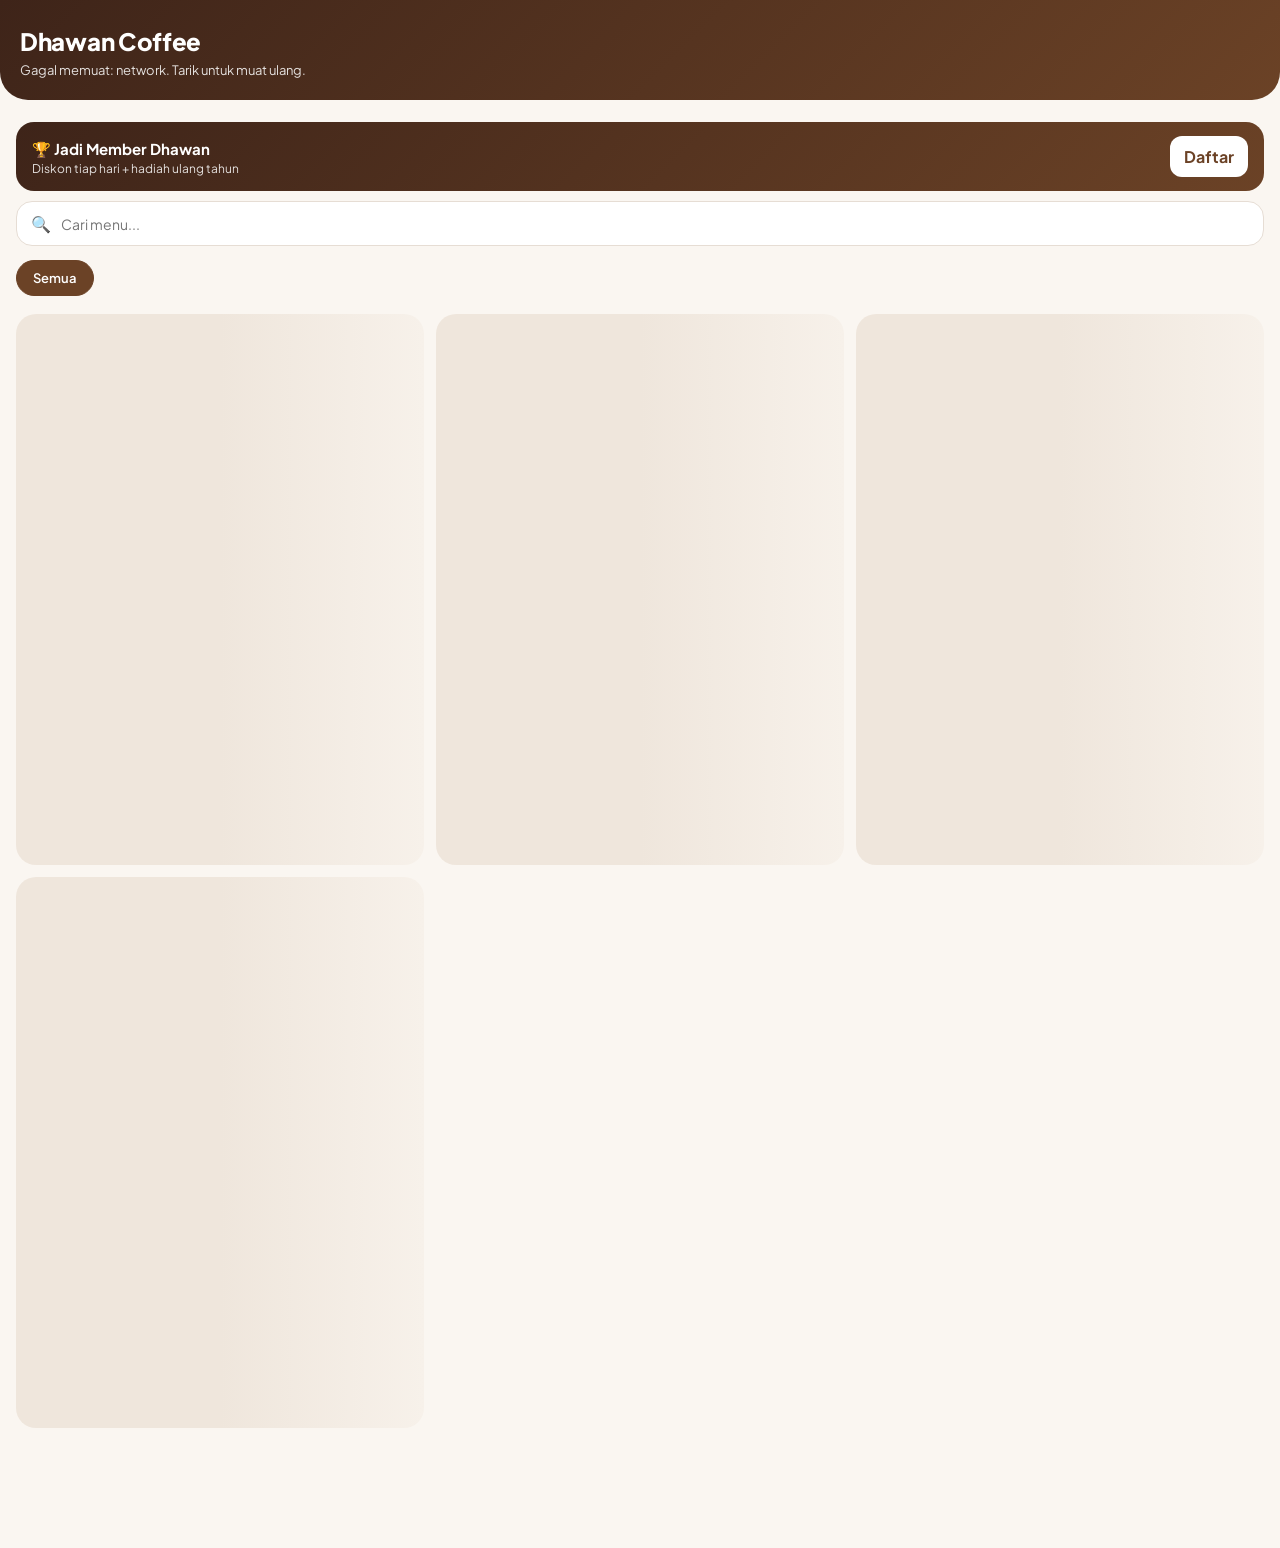
==== index.html @ 96af7baf "Rename (github)index.html to index.html" ====
<!DOCTYPE html>
<html lang="id">
<head>
<meta charset="utf-8">
<meta name="viewport" content="width=device-width, initial-scale=1, maximum-scale=1">
<title>Dhawan Coffee</title>
<link rel="preconnect" href="https://fonts.gstatic.com" crossorigin>
<link href="https://fonts.googleapis.com/css2?family=Plus+Jakarta+Sans:wght@400;600;700;800&display=swap" rel="stylesheet">
<style>
:root{--p:#6B4226;--p2:#3E2419;--cream:#FAF6F1;--card:#fff;--txt:#2B211C;--muted:#7A6B62;--accent:#DDB878;--ok:#2E7D4F}
*{box-sizing:border-box;-webkit-tap-highlight-color:transparent}
body{margin:0;font-family:"Plus Jakarta Sans",system-ui,sans-serif;background:var(--cream);color:var(--txt)}
.hero{background:linear-gradient(135deg,var(--p2),var(--p));color:#fff;padding:26px 20px 22px;border-radius:0 0 28px 28px}
.hero h1{margin:0;font-size:24px;font-weight:800;letter-spacing:-.3px}.hero p{margin:6px 0 0;opacity:.85;font-size:13px}
.chips{display:flex;gap:8px;overflow-x:auto;padding:14px 16px 4px;scrollbar-width:none}.chips::-webkit-scrollbar{display:none}
.chip{flex:0 0 auto;padding:9px 16px;border-radius:999px;background:#fff;border:1px solid #E6DDD4;font-weight:600;font-size:13px;color:var(--txt);cursor:pointer}
.chip.on{background:var(--p);color:#fff;border-color:var(--p)}
.search{margin:10px 16px 0;display:flex;align-items:center;gap:8px;background:#fff;border-radius:16px;padding:11px 14px;border:1px solid #E6DDD4}.search input{border:0;outline:0;flex:1;font:inherit;font-size:14px;background:transparent}
.grid{display:grid;grid-template-columns:repeat(2,1fr);gap:12px;padding:14px 16px 120px}@media(min-width:640px){.grid{grid-template-columns:repeat(3,1fr)}}
.card{background:var(--card);border-radius:20px;overflow:hidden;box-shadow:0 2px 10px rgba(60,40,20,.06);display:flex;flex-direction:column}
.img{aspect-ratio:1/1;background:#EFE6DC;position:relative;display:flex;align-items:center;justify-content:center;font-size:40px;font-weight:800;color:var(--p)}.img img{width:100%;height:100%;object-fit:cover;position:absolute;inset:0}
.fav{position:absolute;top:8px;left:8px;background:rgba(255,255,255,.92);border-radius:10px;padding:3px 8px;font-size:11px;font-weight:700}
.body{padding:10px 12px 12px;display:flex;flex-direction:column;gap:4px;flex:1}.name{font-weight:700;font-size:14px;line-height:1.2}.desc{font-size:11.5px;color:var(--muted);line-height:1.35;display:-webkit-box;-webkit-line-clamp:2;-webkit-box-orient:vertical;overflow:hidden}
.row{display:flex;align-items:center;justify-content:space-between;margin-top:auto;padding-top:6px}.price{font-weight:800;color:var(--p);font-size:14px}
.add{width:34px;height:34px;border-radius:12px;border:0;background:var(--p);color:#fff;font-size:20px;font-weight:700;cursor:pointer;display:flex;align-items:center;justify-content:center}
.qty{display:flex;align-items:center;gap:6px}.qty button{width:30px;height:30px;border-radius:10px;border:1px solid var(--p);background:#fff;color:var(--p);font-size:18px;cursor:pointer}.qty b{min-width:18px;text-align:center}
.bar{position:fixed;left:16px;right:16px;bottom:16px;background:var(--p);color:#fff;border-radius:20px;padding:14px 18px;display:flex;justify-content:space-between;align-items:center;box-shadow:0 8px 24px rgba(107,66,38,.35);cursor:pointer;font-weight:700}
.sheet{position:fixed;inset:0;background:rgba(0,0,0,.45);display:none;align-items:flex-end;z-index:9}.sheet.on{display:flex}
.panel{background:#fff;width:100%;max-height:92vh;overflow:auto;border-radius:24px 24px 0 0;padding:18px 18px 28px}
.panel h2{margin:0 0 10px;font-size:18px}.line{display:flex;justify-content:space-between;padding:8px 0;border-bottom:1px solid #F0E8E0;font-size:14px;gap:8px}.line small{color:var(--muted);display:block;font-size:12px}
label{display:block;font-size:12px;font-weight:600;color:var(--muted);margin:12px 0 4px}input.f,textarea.f{width:100%;border:1px solid #E6DDD4;border-radius:14px;padding:12px;font:inherit;font-size:14px}
.btn{width:100%;border:0;background:var(--p);color:#fff;border-radius:16px;padding:15px;font:inherit;font-weight:700;font-size:16px;margin-top:14px;cursor:pointer}.btn.sec{background:#F1EAE2;color:var(--txt)}.btn:disabled{opacity:.6}
.top{display:flex;justify-content:space-between;align-items:center;padding:10px 0;border-bottom:1px solid #F0E8E0;font-size:14px}.top input{width:20px;height:20px}
.done{text-align:center;padding:30px 10px}.done .ic{width:72px;height:72px;border-radius:50%;background:#E6F4EA;color:var(--ok);font-size:38px;line-height:72px;margin:0 auto 12px}
.muted{color:var(--muted);font-size:13px}
.promo{display:flex;gap:8px;overflow-x:auto;padding:10px 16px 0;scrollbar-width:none}.promo::-webkit-scrollbar{display:none}
.pchip{flex:0 0 auto;background:linear-gradient(135deg,#F3E4CE,#E7C9A0);color:#5A3A1E;border-radius:14px;padding:8px 12px;font-size:12px;font-weight:700;white-space:nowrap}
.member{margin:12px 16px 0;background:linear-gradient(135deg,var(--p2),var(--p));color:#fff;border-radius:18px;padding:14px 16px;display:flex;align-items:center;gap:12px}
.member b{font-size:15px}.member p{margin:2px 0 0;font-size:12px;opacity:.85}.member button{margin-left:auto;background:#fff;color:var(--p);border:0;border-radius:12px;padding:10px 14px;font:inherit;font-weight:700;white-space:nowrap;cursor:pointer}
.perk{display:flex;gap:10px;padding:8px 0;font-size:13px;border-bottom:1px solid #F0E8E0}.perk .i{font-size:18px}
.sk{background:linear-gradient(90deg,#EFE6DC 25%,#F7F1EA 50%,#EFE6DC 75%);background-size:200% 100%;animation:sk 1.2s infinite;border-radius:20px;aspect-ratio:1/1.35}@keyframes sk{0%{background-position:200% 0}100%{background-position:-200% 0}}
</style>
</head>
<body>
<div class="hero"><h1 id="store">Dhawan Coffee</h1><p id="sub">Memuat menu...</p></div>
<div class="promo" id="promo"></div>
<div class="member"><div><b>&#127942; Jadi Member Dhawan</b><p>Diskon tiap hari + hadiah ulang tahun</p></div><button onclick="openMember()">Daftar</button></div>
<div class="search">&#128269;<input id="q" placeholder="Cari menu..." oninput="render()"></div>
<div class="chips" id="chips"></div>
<div class="grid" id="grid"><div class="sk"></div><div class="sk"></div><div class="sk"></div><div class="sk"></div></div>
<div class="bar" id="bar" style="display:none" onclick="openCart()"><span id="barL"></span><span id="barR"></span></div>
<div class="sheet" id="sheet" onclick="if(event.target===this)closeSheet()"><div class="panel" id="panel"></div></div>
<script>
// Alamat backend Apps Script (endpoint data/order/member via JSONP).
var SCRIPT_URL="https://script.google.com/macros/s/AKfycbzQzh7Bz-5XfiFqtZT0j-M7HE9qzzv0o4OrpffxXI8nsKcWimqkIAXYelJJhYprZjJk/exec";

// --- JSONP: panggil backend tanpa kena blokir CORS ---
var _jc=0;
function jsonp(params,onOk,onErr){
  var cb="__jp"+(++_jc)+"_"+Date.now();
  var s=document.createElement("script");
  var timer=setTimeout(function(){cleanup();if(onErr)onErr("timeout")},20000);
  function cleanup(){clearTimeout(timer);delete window[cb];if(s.parentNode)s.parentNode.removeChild(s)}
  window[cb]=function(res){cleanup();if(onOk)onOk(res)};
  s.onerror=function(){cleanup();if(onErr)onErr("network")};
  var q=params+"&callback="+cb;
  s.src=SCRIPT_URL+(SCRIPT_URL.indexOf("?")>=0?"&":"?")+q;
  document.body.appendChild(s);
}

var D={cats:[],menus:[],toppings:[],currency:"Rp "};var cart=[];var cat="all";var CUR="Rp ";var loaded=false;
function money(v){return CUR+Math.round(v).toLocaleString("id-ID")}
function init(d){D=d;CUR=d.currency||"Rp ";loaded=true;
  if(d.store)document.getElementById("store").textContent=d.store;
  if(d.store)document.title=d.store;
  document.getElementById("sub").textContent=[d.address,d.hours].filter(Boolean).join(" · ");
  renderPromo();chips();render()}
var PROMOS=["🌟 Daftar member, dapat harga spesial"];
function renderPromo(){var el=document.getElementById("promo");if(!el)return;var extra=(D.promo||"").split("|").filter(Boolean);var all=extra.length?extra:PROMOS;el.innerHTML=all.map(function(p){return "<div class='pchip'>&#127991; "+p+"</div>"}).join("")}
var DEFAULT_PERKS=["Diskon member 10% tiap transaksi","Hadiah ulang tahun: 1 kopi gratis di bulan lahir","Harga spesial acara: wedding, lamaran, arisan, gathering","Kartu stempel: beli 9 gratis 1"];
function openMember(){var perks=(D.perks&&D.perks.length)?D.perks:DEFAULT_PERKS;var html="<h2>Daftar Member</h2><p class='muted'>Gratis. Dapat promo & harga spesial event.</p><div style='margin:10px 0'>";
  perks.forEach(function(p){html+="<div class='perk'><span class='i'>&#127942;</span><div>"+p+"</div></div>"});html+="</div>";
  html+="<label>Nama *</label><input class='f' id='mname' placeholder='Nama lengkap'>";
  html+="<label>No. WhatsApp *</label><input class='f' id='mphone' type='tel' inputmode='numeric' placeholder='08xxxxxxxxxx'>";
  html+="<label>Tanggal lahir</label><input class='f' id='mbirth' type='date'>";
  html+="<label>Tanggal pernikahan / anniversary (opsional)</label><input class='f' id='mwed' type='date'>";
  html+="<button class='btn' id='msend' onclick='submitMember()'>Daftar sekarang</button><button class='btn sec' onclick='closeSheet()'>Nanti saja</button>";openSheet(html)}
function submitMember(){var name=document.getElementById("mname").value.trim();var phone=document.getElementById("mphone").value.trim();if(!name||phone.replace(/\D/g,"").length<8){alert("Isi nama & no. WhatsApp yang benar");return}var b=document.getElementById("msend");b.disabled=true;b.textContent="Mendaftar...";
  var m={name:name,phone:phone,birthday:document.getElementById("mbirth").value,anniversary:document.getElementById("mwed").value};
  jsonp("action=member&payload="+encodeURIComponent(JSON.stringify(m)),
    function(res){openSheet("<div class='done'><div class='ic'>&#10003;</div><h2>Selamat datang, "+name+"!</h2><p class='muted'>Anda resmi member Dhawan. Sebut nama / no. WA saat pesan untuk diskon & hadiah ulang tahun.</p><button class='btn' onclick='closeSheet()'>Mulai pesan</button></div>")},
    function(e){alert("Gagal daftar: "+e);b.disabled=false;b.textContent="Daftar sekarang"})}
function load(){jsonp("data=1",init,function(e){document.getElementById("sub").textContent="Gagal memuat: "+e+". Tarik untuk muat ulang.";setTimeout(load,4000)})}
function chips(){var el=document.getElementById("chips");var html="<div class='chip"+(cat=="all"?" on":"")+"' onclick='setCat(\"all\")'>Semua</div>";
  D.cats.forEach(function(c){html+="<div class='chip"+(cat==String(c.id)?" on":"")+"' onclick='setCat(\""+c.id+"\")'>"+c.name+"</div>"});el.innerHTML=html}
function setCat(c){cat=c;chips();render()}
function inCart(id){return cart.filter(function(x){return x.menu_id==id}).reduce(function(a,x){return a+x.qty},0)}
function render(){var q=document.getElementById("q").value.toLowerCase();var g=document.getElementById("grid");var html="";
  D.menus.filter(function(m){return (cat=="all"||String(m.category_id)==cat)&&(!q||m.name.toLowerCase().indexOf(q)>=0)}).forEach(function(m){
  var n=inCart(m.id);html+="<div class='card'><div class='img'>"+(m.image?"<img src='"+m.image+"' loading='lazy'>":m.name.charAt(0))+(m.favorite?"<span class='fav'>&#11088; Favorit</span>":"")+"</div>"+
  "<div class='body'><div class='name'>"+m.name+"</div><div class='desc'>"+(m.description||"")+"</div><div class='row'><span class='price'>"+money(m.price)+"</span>"+
  (n?"<div class='qty'><button onclick='dec("+m.id+")'>&minus;</button><b>"+n+"</b><button onclick='add("+m.id+")'>+</button></div>":"<button class='add' onclick='add("+m.id+")'>+</button>")+"</div></div></div>"});
  g.innerHTML=html||"<p class='muted' style='grid-column:1/-1;text-align:center'>Menu tidak ditemukan</p>";bar()}
function menu(id){return D.menus.filter(function(m){return m.id==id})[0]}
function add(id){var m=menu(id);if(m.has_toppings&&D.toppings.length){toppingSheet(m);return}push(m,[],"")}
function push(m,tops,note){var key=m.id+"|"+tops.map(function(t){return t.id}).join(",")+"|"+note;var ex=cart.filter(function(x){return x.key==key})[0];
  if(ex){ex.qty++}else{cart.push({key:key,menu_id:m.id,name:m.name,price:m.price,toppings:tops,note:note,qty:1})}render()}
function dec(id){for(var i=cart.length-1;i>=0;i--){if(cart[i].menu_id==id){cart[i].qty--;if(cart[i].qty<=0)cart.splice(i,1);break}}render()}
function unit(x){return x.price+x.toppings.reduce(function(a,t){return a+t.price},0)}
function total(){return cart.reduce(function(a,x){return a+unit(x)*x.qty},0)}
function bar(){var b=document.getElementById("bar");var n=cart.reduce(function(a,x){return a+x.qty},0);b.style.display=n?"flex":"none";
  document.getElementById("barL").textContent=n+" item · Lihat pesanan";document.getElementById("barR").textContent=money(total())}
function openSheet(html){document.getElementById("panel").innerHTML=html;document.getElementById("sheet").classList.add("on")}
function closeSheet(){document.getElementById("sheet").classList.remove("on")}
function toppingSheet(m){var html="<h2>"+m.name+"</h2><p class='muted'>"+(m.description||"")+"</p><b>Topping / tambahan</b>";
  D.toppings.forEach(function(t){html+="<div class='top'><label style='margin:0;color:var(--txt);font-size:14px;font-weight:600'>"+t.name+"<small class='muted' style='display:block;font-weight:400'>"+(t.price?"+"+money(t.price):"Gratis")+"</small></label><input type='checkbox' data-id='"+t.id+"'></div>"});
  html+="<label>Catatan</label><input class='f' id='tnote' placeholder='less ice, tanpa gula...'><button class='btn' onclick='confirmTop("+m.id+")'>Tambah ke pesanan</button>";openSheet(html)}
function confirmTop(id){var m=menu(id);var tops=[];document.querySelectorAll("#panel input[type=checkbox]:checked").forEach(function(c){var t=D.toppings.filter(function(x){return x.id==c.dataset.id})[0];tops.push({id:t.id,name:t.name,price:t.price})});
  push(m,tops,document.getElementById("tnote").value.trim());closeSheet()}
function openCart(){var html="<h2>Pesanan Anda</h2>";cart.forEach(function(x,i){html+="<div class='line'><div><b>"+x.qty+"x "+x.name+"</b>"+(x.toppings.length?"<small>+ "+x.toppings.map(function(t){return t.name}).join(", ")+"</small>":"")+(x.note?"<small>&#128221; "+x.note+"</small>":"")+"</div><div style='text-align:right'>"+money(unit(x)*x.qty)+"<br><a href='#' onclick='rm("+i+");return false' style='color:#B3382C;font-size:12px'>hapus</a></div></div>"});
  html+="<div class='line'><b>Total</b><b>"+money(total())+"</b></div><label>Nama</label><input class='f' id='cname' placeholder='Nama Anda'><label>No. WhatsApp (untuk poin member)</label><input class='f' id='cphone' type='tel' inputmode='numeric' placeholder='08xxxxxxxxxx'><label>No. meja / ambil sendiri</label><input class='f' id='ctable' placeholder='mis. Meja 4'><label>Catatan</label><textarea class='f' id='cnote' rows='2'></textarea>"+
  "<button class='btn' onclick='payStep()'>Lanjut ke pembayaran</button><button class='btn sec' onclick='closeSheet()'>Tambah menu lagi</button>";openSheet(html)}
function rm(i){cart.splice(i,1);render();if(cart.length)openCart();else closeSheet()}
var buyer={};
function payStep(){var name=document.getElementById("cname").value.trim();if(!name){alert("Isi nama dulu ya");return}buyer={name:name,phone:document.getElementById("cphone").value.trim(),table:document.getElementById("ctable").value.trim(),note:document.getElementById("cnote").value.trim()};pay="tunai";paidClaim=false;renderPay()}
var pay="tunai";var paidClaim=false;
function setPay(p){pay=p;paidClaim=false;renderPay()}
function payTunai(){setPay("tunai")}
function payQris(){setPay("qris")}
function renderPay(){var html="<h2>Pembayaran</h2><div class='line'><b>Total</b><b>"+money(total())+"</b></div>";
  html+="<div style='display:flex;gap:10px;margin:14px 0'>";
  html+="<button onclick='payTunai()' style='flex:1;padding:14px;border-radius:14px;border:2px solid "+(pay=='tunai'?'var(--p)':'#E6DDD4')+";background:"+(pay=='tunai'?'var(--cream)':'#fff')+";font:inherit;font-weight:700'>&#128181; Tunai</button>";
  html+="<button onclick='payQris()' style='flex:1;padding:14px;border-radius:14px;border:2px solid "+(pay=='qris'?'var(--p)':'#E6DDD4')+";background:"+(pay=='qris'?'var(--cream)':'#fff')+";font:inherit;font-weight:700'>QRIS</button></div>";
  if(pay=='tunai'){html+="<p class='muted'>Bayar tunai di kasir setelah pesanan diterima.</p><button class='btn' id='send' onclick='send()'>Kirim pesanan</button>";}
  else{if(D.qris){html+="<p class='muted' style='text-align:center'>Scan QRIS ini, bayar sejumlah <b>"+money(total())+"</b></p><img src='"+D.qris+"' style='width:100%;max-width:320px;display:block;margin:8px auto;border-radius:12px'>";}
  else{html+="<p class='muted'>QRIS belum tersedia. Minta QRIS ke kasir, lalu tandai sudah bayar.</p>";}
  html+="<label style='display:flex;gap:10px;align-items:center;margin:12px 0;font-size:14px;font-weight:600;color:var(--txt)'><input type='checkbox' id='paidchk' onchange='paidClaim=this.checked' style='width:22px;height:22px'> Saya sudah transfer / bayar QRIS</label>";
  html+="<button class='btn' id='send' onclick='send()'>Kirim pesanan</button>";}
  html+="<button class='btn sec' onclick='openCart()'>Kembali</button>";openSheet(html)}
function send(){var b=document.getElementById("send");b.disabled=true;b.textContent="Mengirim...";
  var order={name:buyer.name,phone:buyer.phone,table:buyer.table,note:buyer.note,total:total(),payment:pay,paid:(pay=='qris'&&paidClaim),items:cart.map(function(x){return {menu_id:x.menu_id,name:x.name,qty:x.qty,price:x.price,toppings:x.toppings,note:x.note}})};
  jsonp("action=order&payload="+encodeURIComponent(JSON.stringify(order)),
    function(res){var id=res&&res.id?res.id:"-";cart=[];render();var pmsg=order.payment=='qris'?(order.paid?"Anda menandai sudah bayar QRIS. Kasir akan cek & konfirmasi.":"Bayar QRIS lalu tunjukkan bukti ke kasir."):"Bayar tunai di kasir.";openSheet("<div class='done'><div class='ic'>&#10003;</div><h2>Pesanan terkirim</h2><p class='muted'>Nomor <b>"+id+"</b><br>"+pmsg+"</p><button class='btn' onclick='closeSheet()'>Tutup</button></div>")},
    function(e){alert("Gagal kirim: "+e);b.disabled=false;b.textContent="Kirim pesanan"})}
chips();load();
</script>
</body>
</html>
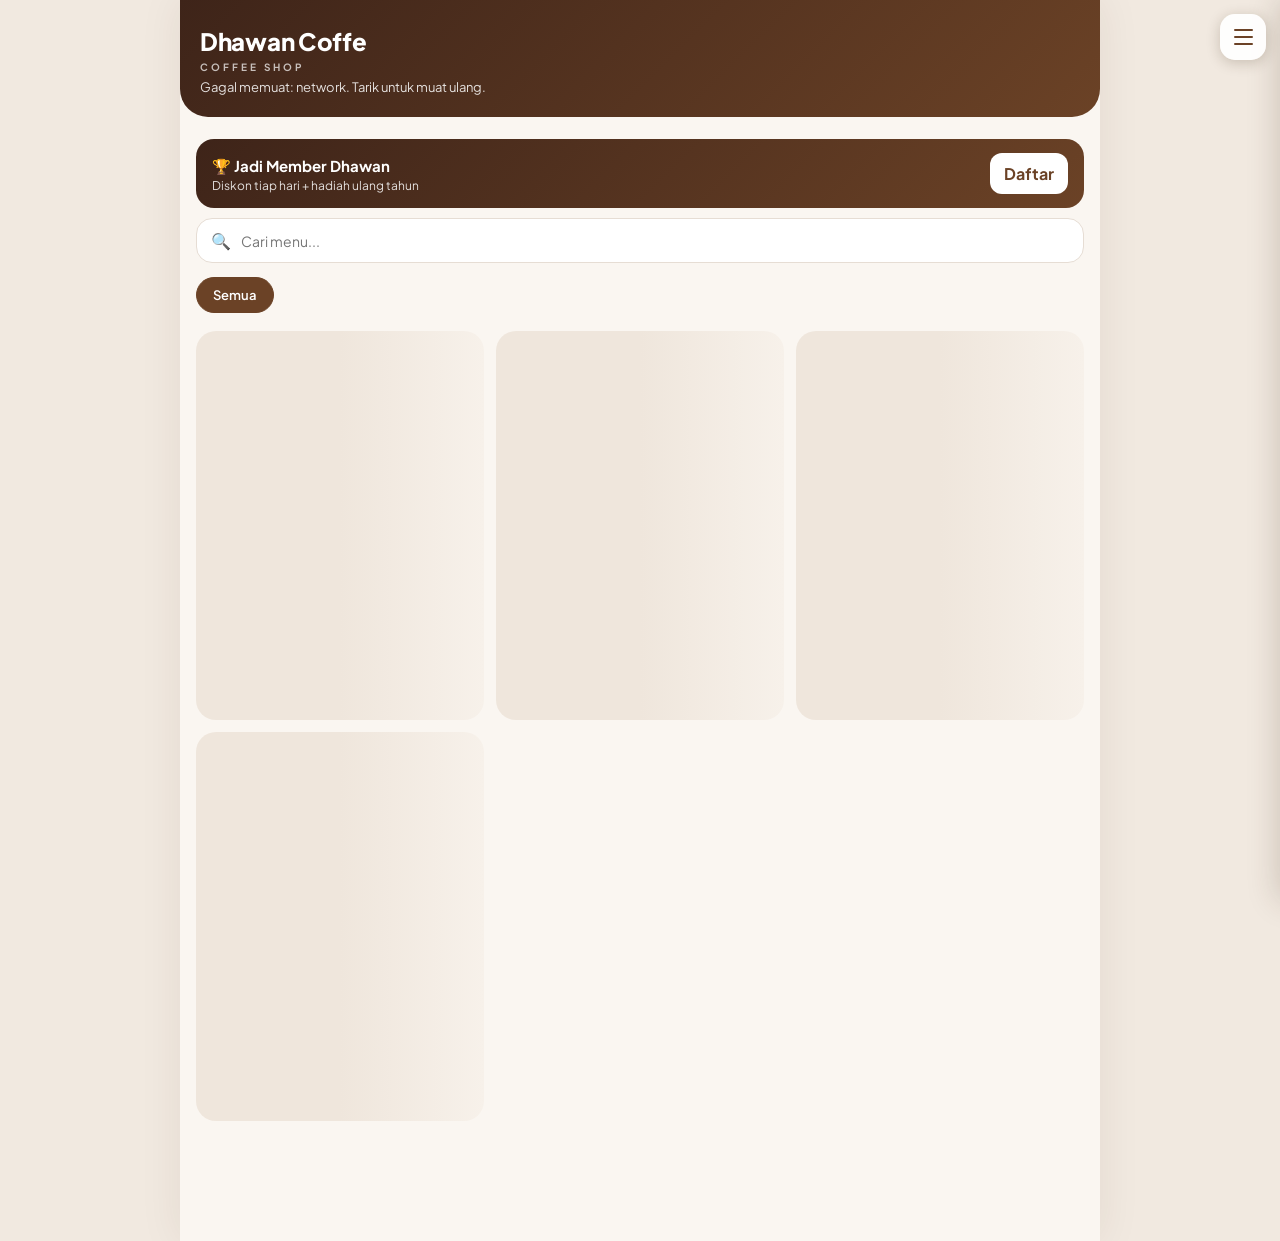
==== commit 4fa1ef1b: "Add files via upload" ====
--- a/index.html
+++ b/index.html
@@ -1,148 +1,154 @@
-<!DOCTYPE html>
-<html lang="id">
-<head>
-<meta charset="utf-8">
-<meta name="viewport" content="width=device-width, initial-scale=1, maximum-scale=1">
-<title>Dhawan Coffee</title>
-<link rel="preconnect" href="https://fonts.gstatic.com" crossorigin>
-<link href="https://fonts.googleapis.com/css2?family=Plus+Jakarta+Sans:wght@400;600;700;800&display=swap" rel="stylesheet">
-<style>
-:root{--p:#6B4226;--p2:#3E2419;--cream:#FAF6F1;--card:#fff;--txt:#2B211C;--muted:#7A6B62;--accent:#DDB878;--ok:#2E7D4F}
-*{box-sizing:border-box;-webkit-tap-highlight-color:transparent}
-body{margin:0;font-family:"Plus Jakarta Sans",system-ui,sans-serif;background:var(--cream);color:var(--txt)}
-.hero{background:linear-gradient(135deg,var(--p2),var(--p));color:#fff;padding:26px 20px 22px;border-radius:0 0 28px 28px}
-.hero h1{margin:0;font-size:24px;font-weight:800;letter-spacing:-.3px}.hero p{margin:6px 0 0;opacity:.85;font-size:13px}
-.chips{display:flex;gap:8px;overflow-x:auto;padding:14px 16px 4px;scrollbar-width:none}.chips::-webkit-scrollbar{display:none}
-.chip{flex:0 0 auto;padding:9px 16px;border-radius:999px;background:#fff;border:1px solid #E6DDD4;font-weight:600;font-size:13px;color:var(--txt);cursor:pointer}
-.chip.on{background:var(--p);color:#fff;border-color:var(--p)}
-.search{margin:10px 16px 0;display:flex;align-items:center;gap:8px;background:#fff;border-radius:16px;padding:11px 14px;border:1px solid #E6DDD4}.search input{border:0;outline:0;flex:1;font:inherit;font-size:14px;background:transparent}
-.grid{display:grid;grid-template-columns:repeat(2,1fr);gap:12px;padding:14px 16px 120px}@media(min-width:640px){.grid{grid-template-columns:repeat(3,1fr)}}
-.card{background:var(--card);border-radius:20px;overflow:hidden;box-shadow:0 2px 10px rgba(60,40,20,.06);display:flex;flex-direction:column}
-.img{aspect-ratio:1/1;background:#EFE6DC;position:relative;display:flex;align-items:center;justify-content:center;font-size:40px;font-weight:800;color:var(--p)}.img img{width:100%;height:100%;object-fit:cover;position:absolute;inset:0}
-.fav{position:absolute;top:8px;left:8px;background:rgba(255,255,255,.92);border-radius:10px;padding:3px 8px;font-size:11px;font-weight:700}
-.body{padding:10px 12px 12px;display:flex;flex-direction:column;gap:4px;flex:1}.name{font-weight:700;font-size:14px;line-height:1.2}.desc{font-size:11.5px;color:var(--muted);line-height:1.35;display:-webkit-box;-webkit-line-clamp:2;-webkit-box-orient:vertical;overflow:hidden}
-.row{display:flex;align-items:center;justify-content:space-between;margin-top:auto;padding-top:6px}.price{font-weight:800;color:var(--p);font-size:14px}
-.add{width:34px;height:34px;border-radius:12px;border:0;background:var(--p);color:#fff;font-size:20px;font-weight:700;cursor:pointer;display:flex;align-items:center;justify-content:center}
-.qty{display:flex;align-items:center;gap:6px}.qty button{width:30px;height:30px;border-radius:10px;border:1px solid var(--p);background:#fff;color:var(--p);font-size:18px;cursor:pointer}.qty b{min-width:18px;text-align:center}
-.bar{position:fixed;left:16px;right:16px;bottom:16px;background:var(--p);color:#fff;border-radius:20px;padding:14px 18px;display:flex;justify-content:space-between;align-items:center;box-shadow:0 8px 24px rgba(107,66,38,.35);cursor:pointer;font-weight:700}
-.sheet{position:fixed;inset:0;background:rgba(0,0,0,.45);display:none;align-items:flex-end;z-index:9}.sheet.on{display:flex}
-.panel{background:#fff;width:100%;max-height:92vh;overflow:auto;border-radius:24px 24px 0 0;padding:18px 18px 28px}
-.panel h2{margin:0 0 10px;font-size:18px}.line{display:flex;justify-content:space-between;padding:8px 0;border-bottom:1px solid #F0E8E0;font-size:14px;gap:8px}.line small{color:var(--muted);display:block;font-size:12px}
-label{display:block;font-size:12px;font-weight:600;color:var(--muted);margin:12px 0 4px}input.f,textarea.f{width:100%;border:1px solid #E6DDD4;border-radius:14px;padding:12px;font:inherit;font-size:14px}
-.btn{width:100%;border:0;background:var(--p);color:#fff;border-radius:16px;padding:15px;font:inherit;font-weight:700;font-size:16px;margin-top:14px;cursor:pointer}.btn.sec{background:#F1EAE2;color:var(--txt)}.btn:disabled{opacity:.6}
-.top{display:flex;justify-content:space-between;align-items:center;padding:10px 0;border-bottom:1px solid #F0E8E0;font-size:14px}.top input{width:20px;height:20px}
-.done{text-align:center;padding:30px 10px}.done .ic{width:72px;height:72px;border-radius:50%;background:#E6F4EA;color:var(--ok);font-size:38px;line-height:72px;margin:0 auto 12px}
-.muted{color:var(--muted);font-size:13px}
-.promo{display:flex;gap:8px;overflow-x:auto;padding:10px 16px 0;scrollbar-width:none}.promo::-webkit-scrollbar{display:none}
-.pchip{flex:0 0 auto;background:linear-gradient(135deg,#F3E4CE,#E7C9A0);color:#5A3A1E;border-radius:14px;padding:8px 12px;font-size:12px;font-weight:700;white-space:nowrap}
-.member{margin:12px 16px 0;background:linear-gradient(135deg,var(--p2),var(--p));color:#fff;border-radius:18px;padding:14px 16px;display:flex;align-items:center;gap:12px}
-.member b{font-size:15px}.member p{margin:2px 0 0;font-size:12px;opacity:.85}.member button{margin-left:auto;background:#fff;color:var(--p);border:0;border-radius:12px;padding:10px 14px;font:inherit;font-weight:700;white-space:nowrap;cursor:pointer}
-.perk{display:flex;gap:10px;padding:8px 0;font-size:13px;border-bottom:1px solid #F0E8E0}.perk .i{font-size:18px}
-.sk{background:linear-gradient(90deg,#EFE6DC 25%,#F7F1EA 50%,#EFE6DC 75%);background-size:200% 100%;animation:sk 1.2s infinite;border-radius:20px;aspect-ratio:1/1.35}@keyframes sk{0%{background-position:200% 0}100%{background-position:-200% 0}}
-</style>
-</head>
-<body>
-<div class="hero"><h1 id="store">Dhawan Coffee</h1><p id="sub">Memuat menu...</p></div>
-<div class="promo" id="promo"></div>
-<div class="member"><div><b>&#127942; Jadi Member Dhawan</b><p>Diskon tiap hari + hadiah ulang tahun</p></div><button onclick="openMember()">Daftar</button></div>
-<div class="search">&#128269;<input id="q" placeholder="Cari menu..." oninput="render()"></div>
-<div class="chips" id="chips"></div>
-<div class="grid" id="grid"><div class="sk"></div><div class="sk"></div><div class="sk"></div><div class="sk"></div></div>
-<div class="bar" id="bar" style="display:none" onclick="openCart()"><span id="barL"></span><span id="barR"></span></div>
-<div class="sheet" id="sheet" onclick="if(event.target===this)closeSheet()"><div class="panel" id="panel"></div></div>
-<script>
-// Alamat backend Apps Script (endpoint data/order/member via JSONP).
-var SCRIPT_URL="https://script.google.com/macros/s/AKfycbzQzh7Bz-5XfiFqtZT0j-M7HE9qzzv0o4OrpffxXI8nsKcWimqkIAXYelJJhYprZjJk/exec";
-
-// --- JSONP: panggil backend tanpa kena blokir CORS ---
-var _jc=0;
-function jsonp(params,onOk,onErr){
-  var cb="__jp"+(++_jc)+"_"+Date.now();
-  var s=document.createElement("script");
-  var timer=setTimeout(function(){cleanup();if(onErr)onErr("timeout")},20000);
-  function cleanup(){clearTimeout(timer);delete window[cb];if(s.parentNode)s.parentNode.removeChild(s)}
-  window[cb]=function(res){cleanup();if(onOk)onOk(res)};
-  s.onerror=function(){cleanup();if(onErr)onErr("network")};
-  var q=params+"&callback="+cb;
-  s.src=SCRIPT_URL+(SCRIPT_URL.indexOf("?")>=0?"&":"?")+q;
-  document.body.appendChild(s);
-}
-
-var D={cats:[],menus:[],toppings:[],currency:"Rp "};var cart=[];var cat="all";var CUR="Rp ";var loaded=false;
-function money(v){return CUR+Math.round(v).toLocaleString("id-ID")}
-function init(d){D=d;CUR=d.currency||"Rp ";loaded=true;
-  if(d.store)document.getElementById("store").textContent=d.store;
-  if(d.store)document.title=d.store;
-  document.getElementById("sub").textContent=[d.address,d.hours].filter(Boolean).join(" · ");
-  renderPromo();chips();render()}
-var PROMOS=["🌟 Daftar member, dapat harga spesial"];
-function renderPromo(){var el=document.getElementById("promo");if(!el)return;var extra=(D.promo||"").split("|").filter(Boolean);var all=extra.length?extra:PROMOS;el.innerHTML=all.map(function(p){return "<div class='pchip'>&#127991; "+p+"</div>"}).join("")}
-var DEFAULT_PERKS=["Diskon member 10% tiap transaksi","Hadiah ulang tahun: 1 kopi gratis di bulan lahir","Harga spesial acara: wedding, lamaran, arisan, gathering","Kartu stempel: beli 9 gratis 1"];
-function openMember(){var perks=(D.perks&&D.perks.length)?D.perks:DEFAULT_PERKS;var html="<h2>Daftar Member</h2><p class='muted'>Gratis. Dapat promo & harga spesial event.</p><div style='margin:10px 0'>";
-  perks.forEach(function(p){html+="<div class='perk'><span class='i'>&#127942;</span><div>"+p+"</div></div>"});html+="</div>";
-  html+="<label>Nama *</label><input class='f' id='mname' placeholder='Nama lengkap'>";
-  html+="<label>No. WhatsApp *</label><input class='f' id='mphone' type='tel' inputmode='numeric' placeholder='08xxxxxxxxxx'>";
-  html+="<label>Tanggal lahir</label><input class='f' id='mbirth' type='date'>";
-  html+="<label>Tanggal pernikahan / anniversary (opsional)</label><input class='f' id='mwed' type='date'>";
-  html+="<button class='btn' id='msend' onclick='submitMember()'>Daftar sekarang</button><button class='btn sec' onclick='closeSheet()'>Nanti saja</button>";openSheet(html)}
-function submitMember(){var name=document.getElementById("mname").value.trim();var phone=document.getElementById("mphone").value.trim();if(!name||phone.replace(/\D/g,"").length<8){alert("Isi nama & no. WhatsApp yang benar");return}var b=document.getElementById("msend");b.disabled=true;b.textContent="Mendaftar...";
-  var m={name:name,phone:phone,birthday:document.getElementById("mbirth").value,anniversary:document.getElementById("mwed").value};
-  jsonp("action=member&payload="+encodeURIComponent(JSON.stringify(m)),
-    function(res){openSheet("<div class='done'><div class='ic'>&#10003;</div><h2>Selamat datang, "+name+"!</h2><p class='muted'>Anda resmi member Dhawan. Sebut nama / no. WA saat pesan untuk diskon & hadiah ulang tahun.</p><button class='btn' onclick='closeSheet()'>Mulai pesan</button></div>")},
-    function(e){alert("Gagal daftar: "+e);b.disabled=false;b.textContent="Daftar sekarang"})}
-function load(){jsonp("data=1",init,function(e){document.getElementById("sub").textContent="Gagal memuat: "+e+". Tarik untuk muat ulang.";setTimeout(load,4000)})}
-function chips(){var el=document.getElementById("chips");var html="<div class='chip"+(cat=="all"?" on":"")+"' onclick='setCat(\"all\")'>Semua</div>";
-  D.cats.forEach(function(c){html+="<div class='chip"+(cat==String(c.id)?" on":"")+"' onclick='setCat(\""+c.id+"\")'>"+c.name+"</div>"});el.innerHTML=html}
-function setCat(c){cat=c;chips();render()}
-function inCart(id){return cart.filter(function(x){return x.menu_id==id}).reduce(function(a,x){return a+x.qty},0)}
-function render(){var q=document.getElementById("q").value.toLowerCase();var g=document.getElementById("grid");var html="";
-  D.menus.filter(function(m){return (cat=="all"||String(m.category_id)==cat)&&(!q||m.name.toLowerCase().indexOf(q)>=0)}).forEach(function(m){
-  var n=inCart(m.id);html+="<div class='card'><div class='img'>"+(m.image?"<img src='"+m.image+"' loading='lazy'>":m.name.charAt(0))+(m.favorite?"<span class='fav'>&#11088; Favorit</span>":"")+"</div>"+
-  "<div class='body'><div class='name'>"+m.name+"</div><div class='desc'>"+(m.description||"")+"</div><div class='row'><span class='price'>"+money(m.price)+"</span>"+
-  (n?"<div class='qty'><button onclick='dec("+m.id+")'>&minus;</button><b>"+n+"</b><button onclick='add("+m.id+")'>+</button></div>":"<button class='add' onclick='add("+m.id+")'>+</button>")+"</div></div></div>"});
-  g.innerHTML=html||"<p class='muted' style='grid-column:1/-1;text-align:center'>Menu tidak ditemukan</p>";bar()}
-function menu(id){return D.menus.filter(function(m){return m.id==id})[0]}
-function add(id){var m=menu(id);if(m.has_toppings&&D.toppings.length){toppingSheet(m);return}push(m,[],"")}
-function push(m,tops,note){var key=m.id+"|"+tops.map(function(t){return t.id}).join(",")+"|"+note;var ex=cart.filter(function(x){return x.key==key})[0];
-  if(ex){ex.qty++}else{cart.push({key:key,menu_id:m.id,name:m.name,price:m.price,toppings:tops,note:note,qty:1})}render()}
-function dec(id){for(var i=cart.length-1;i>=0;i--){if(cart[i].menu_id==id){cart[i].qty--;if(cart[i].qty<=0)cart.splice(i,1);break}}render()}
-function unit(x){return x.price+x.toppings.reduce(function(a,t){return a+t.price},0)}
-function total(){return cart.reduce(function(a,x){return a+unit(x)*x.qty},0)}
-function bar(){var b=document.getElementById("bar");var n=cart.reduce(function(a,x){return a+x.qty},0);b.style.display=n?"flex":"none";
-  document.getElementById("barL").textContent=n+" item · Lihat pesanan";document.getElementById("barR").textContent=money(total())}
-function openSheet(html){document.getElementById("panel").innerHTML=html;document.getElementById("sheet").classList.add("on")}
-function closeSheet(){document.getElementById("sheet").classList.remove("on")}
-function toppingSheet(m){var html="<h2>"+m.name+"</h2><p class='muted'>"+(m.description||"")+"</p><b>Topping / tambahan</b>";
-  D.toppings.forEach(function(t){html+="<div class='top'><label style='margin:0;color:var(--txt);font-size:14px;font-weight:600'>"+t.name+"<small class='muted' style='display:block;font-weight:400'>"+(t.price?"+"+money(t.price):"Gratis")+"</small></label><input type='checkbox' data-id='"+t.id+"'></div>"});
-  html+="<label>Catatan</label><input class='f' id='tnote' placeholder='less ice, tanpa gula...'><button class='btn' onclick='confirmTop("+m.id+")'>Tambah ke pesanan</button>";openSheet(html)}
-function confirmTop(id){var m=menu(id);var tops=[];document.querySelectorAll("#panel input[type=checkbox]:checked").forEach(function(c){var t=D.toppings.filter(function(x){return x.id==c.dataset.id})[0];tops.push({id:t.id,name:t.name,price:t.price})});
-  push(m,tops,document.getElementById("tnote").value.trim());closeSheet()}
-function openCart(){var html="<h2>Pesanan Anda</h2>";cart.forEach(function(x,i){html+="<div class='line'><div><b>"+x.qty+"x "+x.name+"</b>"+(x.toppings.length?"<small>+ "+x.toppings.map(function(t){return t.name}).join(", ")+"</small>":"")+(x.note?"<small>&#128221; "+x.note+"</small>":"")+"</div><div style='text-align:right'>"+money(unit(x)*x.qty)+"<br><a href='#' onclick='rm("+i+");return false' style='color:#B3382C;font-size:12px'>hapus</a></div></div>"});
-  html+="<div class='line'><b>Total</b><b>"+money(total())+"</b></div><label>Nama</label><input class='f' id='cname' placeholder='Nama Anda'><label>No. WhatsApp (untuk poin member)</label><input class='f' id='cphone' type='tel' inputmode='numeric' placeholder='08xxxxxxxxxx'><label>No. meja / ambil sendiri</label><input class='f' id='ctable' placeholder='mis. Meja 4'><label>Catatan</label><textarea class='f' id='cnote' rows='2'></textarea>"+
-  "<button class='btn' onclick='payStep()'>Lanjut ke pembayaran</button><button class='btn sec' onclick='closeSheet()'>Tambah menu lagi</button>";openSheet(html)}
-function rm(i){cart.splice(i,1);render();if(cart.length)openCart();else closeSheet()}
-var buyer={};
-function payStep(){var name=document.getElementById("cname").value.trim();if(!name){alert("Isi nama dulu ya");return}buyer={name:name,phone:document.getElementById("cphone").value.trim(),table:document.getElementById("ctable").value.trim(),note:document.getElementById("cnote").value.trim()};pay="tunai";paidClaim=false;renderPay()}
-var pay="tunai";var paidClaim=false;
-function setPay(p){pay=p;paidClaim=false;renderPay()}
-function payTunai(){setPay("tunai")}
-function payQris(){setPay("qris")}
-function renderPay(){var html="<h2>Pembayaran</h2><div class='line'><b>Total</b><b>"+money(total())+"</b></div>";
-  html+="<div style='display:flex;gap:10px;margin:14px 0'>";
-  html+="<button onclick='payTunai()' style='flex:1;padding:14px;border-radius:14px;border:2px solid "+(pay=='tunai'?'var(--p)':'#E6DDD4')+";background:"+(pay=='tunai'?'var(--cream)':'#fff')+";font:inherit;font-weight:700'>&#128181; Tunai</button>";
-  html+="<button onclick='payQris()' style='flex:1;padding:14px;border-radius:14px;border:2px solid "+(pay=='qris'?'var(--p)':'#E6DDD4')+";background:"+(pay=='qris'?'var(--cream)':'#fff')+";font:inherit;font-weight:700'>QRIS</button></div>";
-  if(pay=='tunai'){html+="<p class='muted'>Bayar tunai di kasir setelah pesanan diterima.</p><button class='btn' id='send' onclick='send()'>Kirim pesanan</button>";}
-  else{if(D.qris){html+="<p class='muted' style='text-align:center'>Scan QRIS ini, bayar sejumlah <b>"+money(total())+"</b></p><img src='"+D.qris+"' style='width:100%;max-width:320px;display:block;margin:8px auto;border-radius:12px'>";}
-  else{html+="<p class='muted'>QRIS belum tersedia. Minta QRIS ke kasir, lalu tandai sudah bayar.</p>";}
-  html+="<label style='display:flex;gap:10px;align-items:center;margin:12px 0;font-size:14px;font-weight:600;color:var(--txt)'><input type='checkbox' id='paidchk' onchange='paidClaim=this.checked' style='width:22px;height:22px'> Saya sudah transfer / bayar QRIS</label>";
-  html+="<button class='btn' id='send' onclick='send()'>Kirim pesanan</button>";}
-  html+="<button class='btn sec' onclick='openCart()'>Kembali</button>";openSheet(html)}
-function send(){var b=document.getElementById("send");b.disabled=true;b.textContent="Mengirim...";
-  var order={name:buyer.name,phone:buyer.phone,table:buyer.table,note:buyer.note,total:total(),payment:pay,paid:(pay=='qris'&&paidClaim),items:cart.map(function(x){return {menu_id:x.menu_id,name:x.name,qty:x.qty,price:x.price,toppings:x.toppings,note:x.note}})};
-  jsonp("action=order&payload="+encodeURIComponent(JSON.stringify(order)),
-    function(res){var id=res&&res.id?res.id:"-";cart=[];render();var pmsg=order.payment=='qris'?(order.paid?"Anda menandai sudah bayar QRIS. Kasir akan cek & konfirmasi.":"Bayar QRIS lalu tunjukkan bukti ke kasir."):"Bayar tunai di kasir.";openSheet("<div class='done'><div class='ic'>&#10003;</div><h2>Pesanan terkirim</h2><p class='muted'>Nomor <b>"+id+"</b><br>"+pmsg+"</p><button class='btn' onclick='closeSheet()'>Tutup</button></div>")},
-    function(e){alert("Gagal kirim: "+e);b.disabled=false;b.textContent="Kirim pesanan"})}
-chips();load();
-</script>
-</body>
-</html>
+<!DOCTYPE html>
+<html lang="id">
+<head>
+<meta charset="utf-8">
+<meta name="viewport" content="width=device-width, initial-scale=1, maximum-scale=1">
+<title>Dhawan Coffe</title>
+<link rel="preconnect" href="https://fonts.gstatic.com" crossorigin>
+<link href="https://fonts.googleapis.com/css2?family=Plus+Jakarta+Sans:wght@400;600;700;800&display=swap" rel="stylesheet">
+<style>
+:root{--p:#6B4226;--p2:#3E2419;--cream:#FAF6F1;--card:#fff;--txt:#2B211C;--muted:#7A6B62;--accent:#DDB878;--ok:#2E7D4F}
+*{box-sizing:border-box;-webkit-tap-highlight-color:transparent}
+html{background:#F1E9E0}
+/* Di layar lebar, isi dibatasi supaya foto menu tidak diregangkan melebihi
+   ukuran aslinya (foto dikirim 320 px). Tanpa batas ini, di PC gambar jadi pecah. */
+body{margin:0 auto;max-width:920px;font-family:"Plus Jakarta Sans",system-ui,sans-serif;
+ background:var(--cream);color:var(--txt);box-shadow:0 0 40px rgba(60,40,20,.08);min-height:100vh}
+.hero{background:linear-gradient(135deg,var(--p2),var(--p));color:#fff;padding:26px 20px 22px;border-radius:0 0 28px 28px}
+.hero h1{margin:0;font-size:24px;font-weight:800;letter-spacing:-.3px}.hero p{margin:6px 0 0;opacity:.85;font-size:13px}
+.klabel{margin-top:5px;font-size:10px;font-weight:700;letter-spacing:3px;text-transform:uppercase;opacity:.7}
+.chips{display:flex;gap:8px;overflow-x:auto;padding:14px 16px 4px;scrollbar-width:none}.chips::-webkit-scrollbar{display:none}
+.chip{flex:0 0 auto;padding:9px 16px;border-radius:999px;background:#fff;border:1px solid #E6DDD4;font-weight:600;font-size:13px;color:var(--txt);cursor:pointer}
+.chip.on{background:var(--p);color:#fff;border-color:var(--p)}
+.search{margin:10px 16px 0;display:flex;align-items:center;gap:8px;background:#fff;border-radius:16px;padding:11px 14px;border:1px solid #E6DDD4}.search input{border:0;outline:0;flex:1;font:inherit;font-size:14px;background:transparent}
+.grid{display:grid;grid-template-columns:repeat(2,1fr);gap:12px;padding:14px 16px 120px}@media(min-width:640px){.grid{grid-template-columns:repeat(3,1fr)}}
+.card{background:var(--card);border-radius:20px;overflow:hidden;box-shadow:0 2px 10px rgba(60,40,20,.06);display:flex;flex-direction:column}
+.img{aspect-ratio:1/1;background:#EFE6DC;position:relative;display:flex;align-items:center;justify-content:center;font-size:40px;font-weight:800;color:var(--p)}.img img{width:100%;height:100%;object-fit:cover;position:absolute;inset:0}
+.fav{position:absolute;top:8px;left:8px;background:rgba(255,255,255,.92);border-radius:10px;padding:3px 8px;font-size:11px;font-weight:700}
+.body{padding:10px 12px 12px;display:flex;flex-direction:column;gap:4px;flex:1}.name{font-weight:700;font-size:14px;line-height:1.2}.desc{font-size:11.5px;color:var(--muted);line-height:1.35;display:-webkit-box;-webkit-line-clamp:2;-webkit-box-orient:vertical;overflow:hidden}
+.row{display:flex;align-items:center;justify-content:space-between;margin-top:auto;padding-top:6px}.price{font-weight:800;color:var(--p);font-size:14px}
+.add{width:34px;height:34px;border-radius:12px;border:0;background:var(--p);color:#fff;font-size:20px;font-weight:700;cursor:pointer;display:flex;align-items:center;justify-content:center}
+.qty{display:flex;align-items:center;gap:6px}.qty button{width:30px;height:30px;border-radius:10px;border:1px solid var(--p);background:#fff;color:var(--p);font-size:18px;cursor:pointer}.qty b{min-width:18px;text-align:center}
+.bar{position:fixed;left:50%;transform:translateX(-50%);right:auto;width:calc(100% - 32px);max-width:888px;bottom:16px;background:var(--p);color:#fff;border-radius:20px;padding:14px 18px;display:flex;justify-content:space-between;align-items:center;box-shadow:0 8px 24px rgba(107,66,38,.35);cursor:pointer;font-weight:700}
+.sheet{position:fixed;inset:0;background:rgba(0,0,0,.45);display:none;align-items:flex-end;justify-content:center;z-index:9}.sheet.on{display:flex}
+.panel{background:#fff;width:100%;max-width:920px;max-height:92vh;overflow:auto;border-radius:24px 24px 0 0;padding:18px 18px 28px}
+.panel h2{margin:0 0 10px;font-size:18px}.line{display:flex;justify-content:space-between;padding:8px 0;border-bottom:1px solid #F0E8E0;font-size:14px;gap:8px}.line small{color:var(--muted);display:block;font-size:12px}
+label{display:block;font-size:12px;font-weight:600;color:var(--muted);margin:12px 0 4px}input.f,textarea.f{width:100%;border:1px solid #E6DDD4;border-radius:14px;padding:12px;font:inherit;font-size:14px}
+.btn{width:100%;border:0;background:var(--p);color:#fff;border-radius:16px;padding:15px;font:inherit;font-weight:700;font-size:16px;margin-top:14px;cursor:pointer}.btn.sec{background:#F1EAE2;color:var(--txt)}.btn:disabled{opacity:.6}
+.top{display:flex;justify-content:space-between;align-items:center;padding:10px 0;border-bottom:1px solid #F0E8E0;font-size:14px}.top input{width:20px;height:20px}
+.done{text-align:center;padding:30px 10px}.done .ic{width:72px;height:72px;border-radius:50%;background:#E6F4EA;color:var(--ok);font-size:38px;line-height:72px;margin:0 auto 12px}
+.muted{color:var(--muted);font-size:13px}
+.promo{display:flex;gap:8px;overflow-x:auto;padding:10px 16px 0;scrollbar-width:none}.promo::-webkit-scrollbar{display:none}
+.pchip{flex:0 0 auto;background:linear-gradient(135deg,#F3E4CE,#E7C9A0);color:#5A3A1E;border-radius:14px;padding:8px 12px;font-size:12px;font-weight:700;white-space:nowrap}
+.member{margin:12px 16px 0;background:linear-gradient(135deg,var(--p2),var(--p));color:#fff;border-radius:18px;padding:14px 16px;display:flex;align-items:center;gap:12px}
+.member b{font-size:15px}.member p{margin:2px 0 0;font-size:12px;opacity:.85}.member button{margin-left:auto;background:#fff;color:var(--p);border:0;border-radius:12px;padding:10px 14px;font:inherit;font-weight:700;white-space:nowrap;cursor:pointer}
+.perk{display:flex;gap:10px;padding:8px 0;font-size:13px;border-bottom:1px solid #F0E8E0}.perk .i{font-size:18px}
+.sk{background:linear-gradient(90deg,#EFE6DC 25%,#F7F1EA 50%,#EFE6DC 75%);background-size:200% 100%;animation:sk 1.2s infinite;border-radius:20px;aspect-ratio:1/1.35}@keyframes sk{0%{background-position:200% 0}100%{background-position:-200% 0}}
+</style>
+</head>
+<body>
+<div class="hero"><h1 id="store">Dhawan Coffe</h1><div class="klabel">Coffee Shop</div><p id="sub">Memuat menu...</p></div>
+<div class="promo" id="promo"></div>
+<div class="member"><div><b>&#127942; Jadi Member Dhawan</b><p>Diskon tiap hari + hadiah ulang tahun</p></div><button onclick="openMember()">Daftar</button></div>
+<div class="search">&#128269;<input id="q" placeholder="Cari menu..." oninput="render()"></div>
+<div class="chips" id="chips"></div>
+<div class="grid" id="grid"><div class="sk"></div><div class="sk"></div><div class="sk"></div><div class="sk"></div></div>
+<div class="bar" id="bar" style="display:none" onclick="openCart()"><span id="barL"></span><span id="barR"></span></div>
+<div class="sheet" id="sheet" onclick="if(event.target===this)closeSheet()"><div class="panel" id="panel"></div></div>
+<script>
+// Alamat backend Apps Script (endpoint data/order/member via JSONP).
+var SCRIPT_URL="https://script.google.com/macros/s/AKfycbzQzh7Bz-5XfiFqtZT0j-M7HE9qzzv0o4OrpffxXI8nsKcWimqkIAXYelJJhYprZjJk/exec";
+
+// --- JSONP: panggil backend tanpa kena blokir CORS ---
+var _jc=0;
+function jsonp(params,onOk,onErr){
+  var cb="__jp"+(++_jc)+"_"+Date.now();
+  var s=document.createElement("script");
+  var timer=setTimeout(function(){cleanup();if(onErr)onErr("timeout")},20000);
+  function cleanup(){clearTimeout(timer);delete window[cb];if(s.parentNode)s.parentNode.removeChild(s)}
+  window[cb]=function(res){cleanup();if(onOk)onOk(res)};
+  s.onerror=function(){cleanup();if(onErr)onErr("network")};
+  var q=params+"&callback="+cb;
+  s.src=SCRIPT_URL+(SCRIPT_URL.indexOf("?")>=0?"&":"?")+q;
+  document.body.appendChild(s);
+}
+
+var D={cats:[],menus:[],toppings:[],currency:"Rp "};var cart=[];var cat="all";var CUR="Rp ";var loaded=false;
+function money(v){return CUR+Math.round(v).toLocaleString("id-ID")}
+function init(d){D=d;CUR=d.currency||"Rp ";loaded=true;
+  if(d.store)document.getElementById("store").textContent=d.store;
+  if(d.store)document.title=d.store;
+  document.getElementById("sub").textContent=[d.address,d.hours].filter(Boolean).join(" · ");
+  renderPromo();chips();render()}
+var PROMOS=["🌟 Daftar member, dapat harga spesial"];
+function renderPromo(){var el=document.getElementById("promo");if(!el)return;var extra=(D.promo||"").split("|").filter(Boolean);var all=extra.length?extra:PROMOS;el.innerHTML=all.map(function(p){return "<div class='pchip'>&#127991; "+p+"</div>"}).join("")}
+var DEFAULT_PERKS=["Diskon member 10% tiap transaksi","Hadiah ulang tahun: 1 kopi gratis di bulan lahir","Harga spesial acara: wedding, lamaran, arisan, gathering","Kartu stempel: beli 9 gratis 1"];
+function openMember(){var perks=(D.perks&&D.perks.length)?D.perks:DEFAULT_PERKS;var html="<h2>Daftar Member</h2><p class='muted'>Gratis. Dapat promo & harga spesial event.</p><div style='margin:10px 0'>";
+  perks.forEach(function(p){html+="<div class='perk'><span class='i'>&#127942;</span><div>"+p+"</div></div>"});html+="</div>";
+  html+="<label>Nama *</label><input class='f' id='mname' placeholder='Nama lengkap'>";
+  html+="<label>No. WhatsApp *</label><input class='f' id='mphone' type='tel' inputmode='numeric' placeholder='08xxxxxxxxxx'>";
+  html+="<label>Tanggal lahir</label><input class='f' id='mbirth' type='date'>";
+  html+="<label>Tanggal pernikahan / anniversary (opsional)</label><input class='f' id='mwed' type='date'>";
+  html+="<button class='btn' id='msend' onclick='submitMember()'>Daftar sekarang</button><button class='btn sec' onclick='closeSheet()'>Nanti saja</button>";openSheet(html)}
+function submitMember(){var name=document.getElementById("mname").value.trim();var phone=document.getElementById("mphone").value.trim();if(!name||phone.replace(/\D/g,"").length<8){alert("Isi nama & no. WhatsApp yang benar");return}var b=document.getElementById("msend");b.disabled=true;b.textContent="Mendaftar...";
+  var m={name:name,phone:phone,birthday:document.getElementById("mbirth").value,anniversary:document.getElementById("mwed").value};
+  jsonp("action=member&payload="+encodeURIComponent(JSON.stringify(m)),
+    function(res){openSheet("<div class='done'><div class='ic'>&#10003;</div><h2>Selamat datang, "+name+"!</h2><p class='muted'>Anda resmi member Dhawan. Sebut nama / no. WA saat pesan untuk diskon & hadiah ulang tahun.</p><button class='btn' onclick='closeSheet()'>Mulai pesan</button></div>")},
+    function(e){alert("Gagal daftar: "+e);b.disabled=false;b.textContent="Daftar sekarang"})}
+function load(){jsonp("data=1",init,function(e){document.getElementById("sub").textContent="Gagal memuat: "+e+". Tarik untuk muat ulang.";setTimeout(load,4000)})}
+function chips(){var el=document.getElementById("chips");var html="<div class='chip"+(cat=="all"?" on":"")+"' onclick='setCat(\"all\")'>Semua</div>";
+  D.cats.forEach(function(c){html+="<div class='chip"+(cat==String(c.id)?" on":"")+"' onclick='setCat(\""+c.id+"\")'>"+c.name+"</div>"});el.innerHTML=html}
+function setCat(c){cat=c;chips();render()}
+function inCart(id){return cart.filter(function(x){return x.menu_id==id}).reduce(function(a,x){return a+x.qty},0)}
+function render(){var q=document.getElementById("q").value.toLowerCase();var g=document.getElementById("grid");var html="";
+  D.menus.filter(function(m){return (cat=="all"||String(m.category_id)==cat)&&(!q||m.name.toLowerCase().indexOf(q)>=0)}).forEach(function(m){
+  var n=inCart(m.id);html+="<div class='card'><div class='img'>"+(m.image?"<img src='"+m.image+"' loading='lazy'>":m.name.charAt(0))+(m.favorite?"<span class='fav'>&#11088; Favorit</span>":"")+"</div>"+
+  "<div class='body'><div class='name'>"+m.name+"</div><div class='desc'>"+(m.description||"")+"</div><div class='row'><span class='price'>"+money(m.price)+"</span>"+
+  (n?"<div class='qty'><button onclick='dec("+m.id+")'>&minus;</button><b>"+n+"</b><button onclick='add("+m.id+")'>+</button></div>":"<button class='add' onclick='add("+m.id+")'>+</button>")+"</div></div></div>"});
+  g.innerHTML=html||"<p class='muted' style='grid-column:1/-1;text-align:center'>Menu tidak ditemukan</p>";bar()}
+function menu(id){return D.menus.filter(function(m){return m.id==id})[0]}
+function add(id){var m=menu(id);if(m.has_toppings&&D.toppings.length){toppingSheet(m);return}push(m,[],"")}
+function push(m,tops,note){var key=m.id+"|"+tops.map(function(t){return t.id}).join(",")+"|"+note;var ex=cart.filter(function(x){return x.key==key})[0];
+  if(ex){ex.qty++}else{cart.push({key:key,menu_id:m.id,name:m.name,price:m.price,toppings:tops,note:note,qty:1})}render()}
+function dec(id){for(var i=cart.length-1;i>=0;i--){if(cart[i].menu_id==id){cart[i].qty--;if(cart[i].qty<=0)cart.splice(i,1);break}}render()}
+function unit(x){return x.price+x.toppings.reduce(function(a,t){return a+t.price},0)}
+function total(){return cart.reduce(function(a,x){return a+unit(x)*x.qty},0)}
+function bar(){var b=document.getElementById("bar");var n=cart.reduce(function(a,x){return a+x.qty},0);b.style.display=n?"flex":"none";
+  document.getElementById("barL").textContent=n+" item · Lihat pesanan";document.getElementById("barR").textContent=money(total())}
+function openSheet(html){document.getElementById("panel").innerHTML=html;document.getElementById("sheet").classList.add("on")}
+function closeSheet(){document.getElementById("sheet").classList.remove("on")}
+function toppingSheet(m){var html="<h2>"+m.name+"</h2><p class='muted'>"+(m.description||"")+"</p><b>Topping / tambahan</b>";
+  D.toppings.forEach(function(t){html+="<div class='top'><label style='margin:0;color:var(--txt);font-size:14px;font-weight:600'>"+t.name+"<small class='muted' style='display:block;font-weight:400'>"+(t.price?"+"+money(t.price):"Gratis")+"</small></label><input type='checkbox' data-id='"+t.id+"'></div>"});
+  html+="<label>Catatan</label><input class='f' id='tnote' placeholder='less ice, tanpa gula...'><button class='btn' onclick='confirmTop("+m.id+")'>Tambah ke pesanan</button>";openSheet(html)}
+function confirmTop(id){var m=menu(id);var tops=[];document.querySelectorAll("#panel input[type=checkbox]:checked").forEach(function(c){var t=D.toppings.filter(function(x){return x.id==c.dataset.id})[0];tops.push({id:t.id,name:t.name,price:t.price})});
+  push(m,tops,document.getElementById("tnote").value.trim());closeSheet()}
+function openCart(){var html="<h2>Pesanan Anda</h2>";cart.forEach(function(x,i){html+="<div class='line'><div><b>"+x.qty+"x "+x.name+"</b>"+(x.toppings.length?"<small>+ "+x.toppings.map(function(t){return t.name}).join(", ")+"</small>":"")+(x.note?"<small>&#128221; "+x.note+"</small>":"")+"</div><div style='text-align:right'>"+money(unit(x)*x.qty)+"<br><a href='#' onclick='rm("+i+");return false' style='color:#B3382C;font-size:12px'>hapus</a></div></div>"});
+  html+="<div class='line'><b>Total</b><b>"+money(total())+"</b></div><label>Nama</label><input class='f' id='cname' placeholder='Nama Anda'><label>No. WhatsApp (untuk poin member)</label><input class='f' id='cphone' type='tel' inputmode='numeric' placeholder='08xxxxxxxxxx'><label>No. meja / ambil sendiri</label><input class='f' id='ctable' placeholder='mis. Meja 4'><label>Catatan</label><textarea class='f' id='cnote' rows='2'></textarea>"+
+  "<button class='btn' onclick='payStep()'>Lanjut ke pembayaran</button><button class='btn sec' onclick='closeSheet()'>Tambah menu lagi</button>";openSheet(html)}
+function rm(i){cart.splice(i,1);render();if(cart.length)openCart();else closeSheet()}
+var buyer={};
+function payStep(){var name=document.getElementById("cname").value.trim();if(!name){alert("Isi nama dulu ya");return}buyer={name:name,phone:document.getElementById("cphone").value.trim(),table:document.getElementById("ctable").value.trim(),note:document.getElementById("cnote").value.trim()};pay="tunai";paidClaim=false;renderPay()}
+var pay="tunai";var paidClaim=false;
+function setPay(p){pay=p;paidClaim=false;renderPay()}
+function payTunai(){setPay("tunai")}
+function payQris(){setPay("qris")}
+function renderPay(){var html="<h2>Pembayaran</h2><div class='line'><b>Total</b><b>"+money(total())+"</b></div>";
+  html+="<div style='display:flex;gap:10px;margin:14px 0'>";
+  html+="<button onclick='payTunai()' style='flex:1;padding:14px;border-radius:14px;border:2px solid "+(pay=='tunai'?'var(--p)':'#E6DDD4')+";background:"+(pay=='tunai'?'var(--cream)':'#fff')+";font:inherit;font-weight:700'>&#128181; Tunai</button>";
+  html+="<button onclick='payQris()' style='flex:1;padding:14px;border-radius:14px;border:2px solid "+(pay=='qris'?'var(--p)':'#E6DDD4')+";background:"+(pay=='qris'?'var(--cream)':'#fff')+";font:inherit;font-weight:700'>QRIS</button></div>";
+  if(pay=='tunai'){html+="<p class='muted'>Bayar tunai di kasir setelah pesanan diterima.</p><button class='btn' id='send' onclick='send()'>Kirim pesanan</button>";}
+  else{if(D.qris){html+="<p class='muted' style='text-align:center'>Scan QRIS ini, bayar sejumlah <b>"+money(total())+"</b></p><img src='"+D.qris+"' style='width:100%;max-width:320px;display:block;margin:8px auto;border-radius:12px'>";}
+  else{html+="<p class='muted'>QRIS belum tersedia. Minta QRIS ke kasir, lalu tandai sudah bayar.</p>";}
+  html+="<label style='display:flex;gap:10px;align-items:center;margin:12px 0;font-size:14px;font-weight:600;color:var(--txt)'><input type='checkbox' id='paidchk' onchange='paidClaim=this.checked' style='width:22px;height:22px'> Saya sudah transfer / bayar QRIS</label>";
+  html+="<button class='btn' id='send' onclick='send()'>Kirim pesanan</button>";}
+  html+="<button class='btn sec' onclick='openCart()'>Kembali</button>";openSheet(html)}
+function send(){var b=document.getElementById("send");b.disabled=true;b.textContent="Mengirim...";
+  var order={name:buyer.name,phone:buyer.phone,table:buyer.table,note:buyer.note,total:total(),payment:pay,paid:(pay=='qris'&&paidClaim),items:cart.map(function(x){return {menu_id:x.menu_id,name:x.name,qty:x.qty,price:x.price,toppings:x.toppings,note:x.note}})};
+  jsonp("action=order&payload="+encodeURIComponent(JSON.stringify(order)),
+    function(res){var id=res&&res.id?res.id:"-";cart=[];render();var pmsg=order.payment=='qris'?(order.paid?"Anda menandai sudah bayar QRIS. Kasir akan cek & konfirmasi.":"Bayar QRIS lalu tunjukkan bukti ke kasir."):"Bayar tunai di kasir.";openSheet("<div class='done'><div class='ic'>&#10003;</div><h2>Pesanan terkirim</h2><p class='muted'>Nomor <b>"+id+"</b><br>"+pmsg+"</p><button class='btn' onclick='closeSheet()'>Tutup</button></div>")},
+    function(e){alert("Gagal kirim: "+e);b.disabled=false;b.textContent="Kirim pesanan"})}
+chips();load();
+</script>
+<script src="/nav.js" defer></script>
+</body>
+</html>
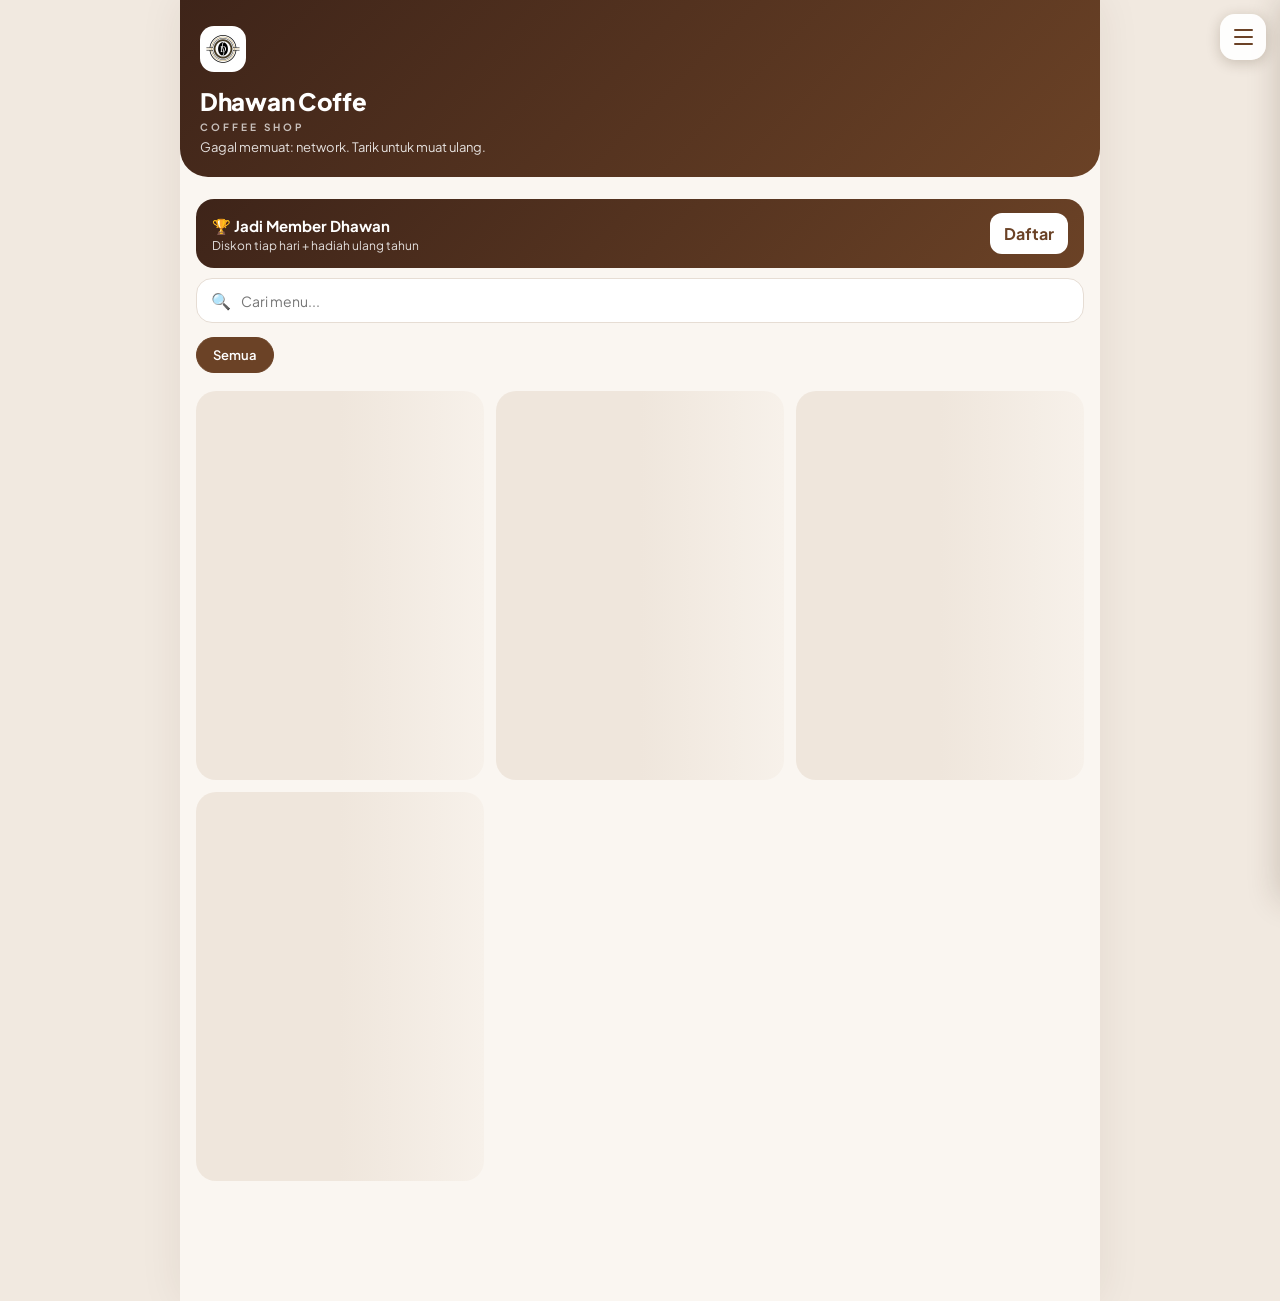
==== commit 7368ebe5: "Add files via upload" ====
--- a/index.html
+++ b/index.html
@@ -5,6 +5,8 @@
 <meta name="viewport" content="width=device-width, initial-scale=1, maximum-scale=1">
 <title>Dhawan Coffe</title>
 <link rel="preconnect" href="https://fonts.gstatic.com" crossorigin>
+<link rel="icon" href="/icon.png">
+<link rel="apple-touch-icon" href="/icon.png">
 <link href="https://fonts.googleapis.com/css2?family=Plus+Jakarta+Sans:wght@400;600;700;800&display=swap" rel="stylesheet">
 <style>
 :root{--p:#6B4226;--p2:#3E2419;--cream:#FAF6F1;--card:#fff;--txt:#2B211C;--muted:#7A6B62;--accent:#DDB878;--ok:#2E7D4F}
@@ -16,6 +18,7 @@
  background:var(--cream);color:var(--txt);box-shadow:0 0 40px rgba(60,40,20,.08);min-height:100vh}
 .hero{background:linear-gradient(135deg,var(--p2),var(--p));color:#fff;padding:26px 20px 22px;border-radius:0 0 28px 28px}
 .hero h1{margin:0;font-size:24px;font-weight:800;letter-spacing:-.3px}.hero p{margin:6px 0 0;opacity:.85;font-size:13px}
+.hlogo{width:46px;height:46px;border-radius:14px;background:#fff;object-fit:contain;padding:3px;margin-bottom:10px}
 .klabel{margin-top:5px;font-size:10px;font-weight:700;letter-spacing:3px;text-transform:uppercase;opacity:.7}
 .chips{display:flex;gap:8px;overflow-x:auto;padding:14px 16px 4px;scrollbar-width:none}.chips::-webkit-scrollbar{display:none}
 .chip{flex:0 0 auto;padding:9px 16px;border-radius:999px;background:#fff;border:1px solid #E6DDD4;font-weight:600;font-size:13px;color:var(--txt);cursor:pointer}
@@ -47,7 +50,7 @@
 </style>
 </head>
 <body>
-<div class="hero"><h1 id="store">Dhawan Coffe</h1><div class="klabel">Coffee Shop</div><p id="sub">Memuat menu...</p></div>
+<div class="hero"><img class="hlogo" src="/icon.png" alt=""><h1 id="store">Dhawan Coffe</h1><div class="klabel">Coffee Shop</div><p id="sub">Memuat menu...</p></div>
 <div class="promo" id="promo"></div>
 <div class="member"><div><b>&#127942; Jadi Member Dhawan</b><p>Diskon tiap hari + hadiah ulang tahun</p></div><button onclick="openMember()">Daftar</button></div>
 <div class="search">&#128269;<input id="q" placeholder="Cari menu..." oninput="render()"></div>
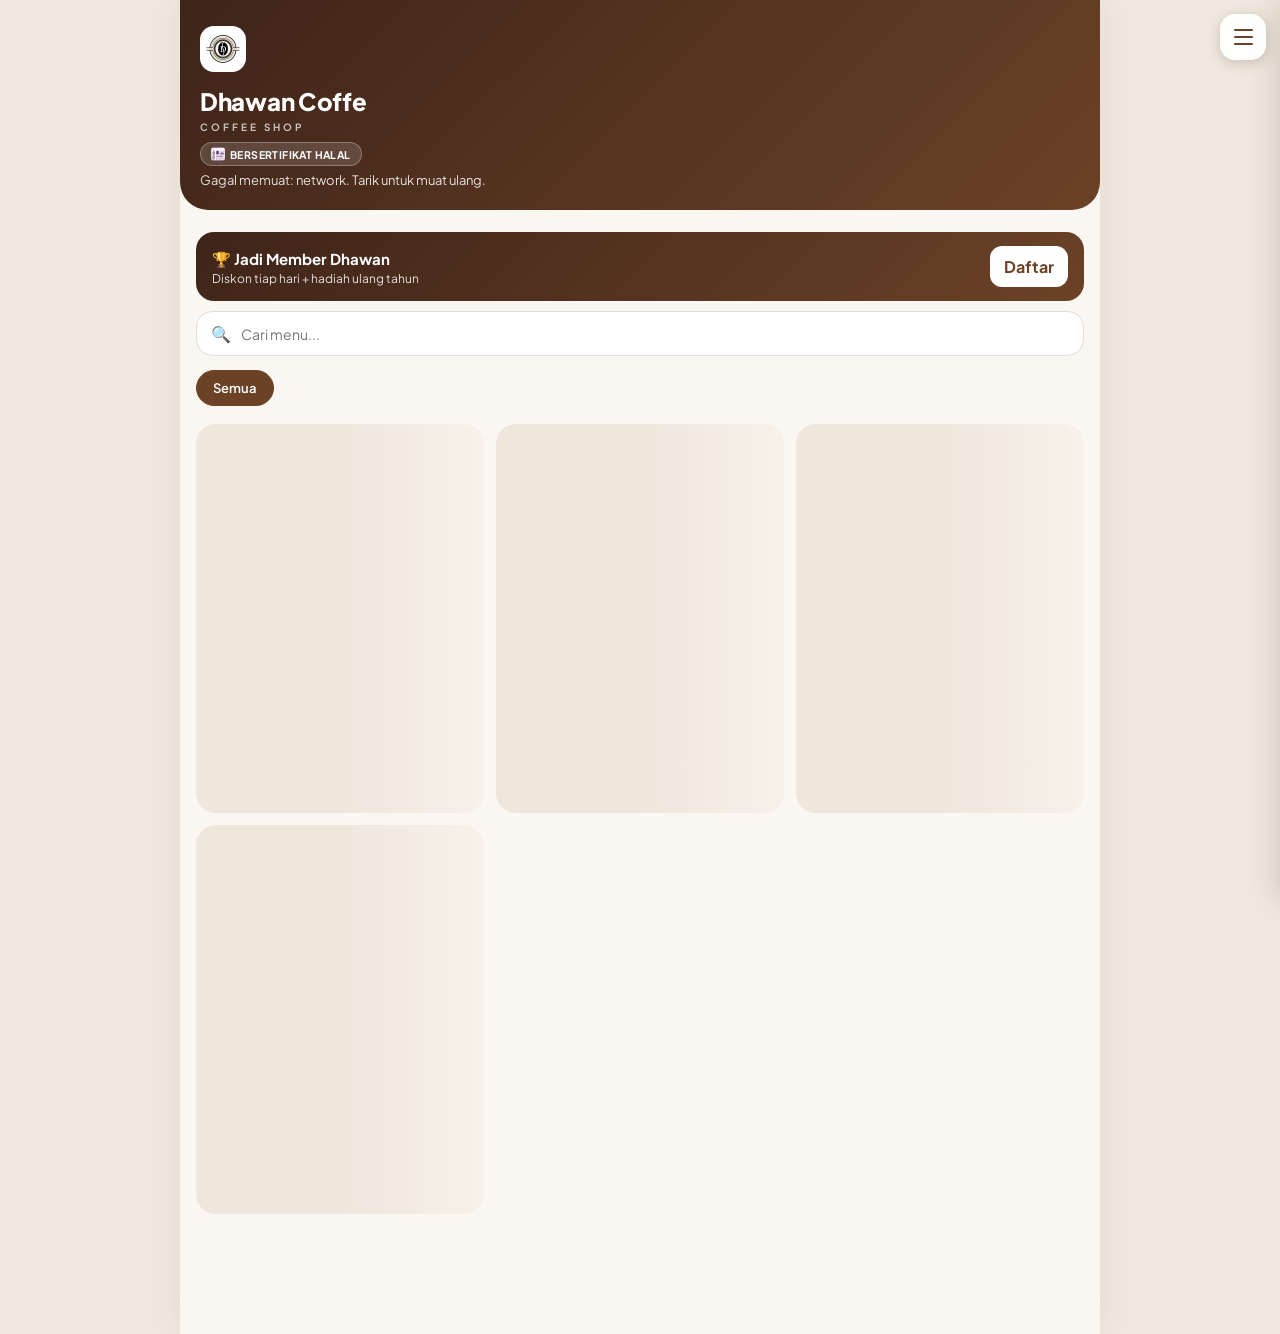
==== commit 71f2d4a5: "Add files via upload" ====
--- a/index.html
+++ b/index.html
@@ -5,6 +5,7 @@
 <meta name="viewport" content="width=device-width, initial-scale=1, maximum-scale=1">
 <title>Dhawan Coffe</title>
 <link rel="preconnect" href="https://fonts.gstatic.com" crossorigin>
+<script src="/config.js"></script>
 <link rel="icon" href="/icon.png">
 <link rel="apple-touch-icon" href="/icon.png">
 <link href="https://fonts.googleapis.com/css2?family=Plus+Jakarta+Sans:wght@400;600;700;800&display=swap" rel="stylesheet">
@@ -19,6 +20,8 @@
 .hero{background:linear-gradient(135deg,var(--p2),var(--p));color:#fff;padding:26px 20px 22px;border-radius:0 0 28px 28px}
 .hero h1{margin:0;font-size:24px;font-weight:800;letter-spacing:-.3px}.hero p{margin:6px 0 0;opacity:.85;font-size:13px}
 .hlogo{width:46px;height:46px;border-radius:14px;background:#fff;object-fit:contain;padding:3px;margin-bottom:10px}
+.hbadge{display:inline-flex;align-items:center;gap:5px;margin-top:9px;background:rgba(255,255,255,.14);border:1px solid rgba(255,255,255,.28);border-radius:999px;padding:4px 10px;font-size:10.5px;font-weight:700;letter-spacing:.4px}
+.hbadge img{width:14px;height:14px;border-radius:3px;background:#fff}
 .klabel{margin-top:5px;font-size:10px;font-weight:700;letter-spacing:3px;text-transform:uppercase;opacity:.7}
 .chips{display:flex;gap:8px;overflow-x:auto;padding:14px 16px 4px;scrollbar-width:none}.chips::-webkit-scrollbar{display:none}
 .chip{flex:0 0 auto;padding:9px 16px;border-radius:999px;background:#fff;border:1px solid #E6DDD4;font-weight:600;font-size:13px;color:var(--txt);cursor:pointer}
@@ -60,11 +63,12 @@
 <div class="sheet" id="sheet" onclick="if(event.target===this)closeSheet()"><div class="panel" id="panel"></div></div>
 <script>
 // Alamat backend Apps Script (endpoint data/order/member via JSONP).
-var SCRIPT_URL="https://script.google.com/macros/s/AKfycbzQzh7Bz-5XfiFqtZT0j-M7HE9qzzv0o4OrpffxXI8nsKcWimqkIAXYelJJhYprZjJk/exec";
+var SCRIPT_URL=(window.TOKO&&TOKO.apiUrl)||"https://script.google.com/macros/s/AKfycbzQzh7Bz-5XfiFqtZT0j-M7HE9qzzv0o4OrpffxXI8nsKcWimqkIAXYelJJhYprZjJk/exec";
 
 // --- JSONP: panggil backend tanpa kena blokir CORS ---
 var _jc=0;
 function jsonp(params,onOk,onErr){
+  if(!SCRIPT_URL){if(onErr)onErr("apiUrl belum diisi di config.js");return;}
   var cb="__jp"+(++_jc)+"_"+Date.now();
   var s=document.createElement("script");
   var timer=setTimeout(function(){cleanup();if(onErr)onErr("timeout")},20000);
@@ -76,6 +80,7 @@
   document.body.appendChild(s);
 }
 
+(function(){if(!window.TOKO)return;var T=TOKO;document.title=T.nama;document.getElementById("store").textContent=T.nama;var k=document.querySelector(".klabel");if(k)k.textContent=T.label||"";var m=document.querySelector(".member b");if(m)m.innerHTML="&#127942; Jadi Member "+T.nama.split(" ")[0];if(T.halalId){var h=document.createElement("div");h.className="hbadge";h.innerHTML="<img src='/halal.png' alt=''>BERSERTIFIKAT HALAL";var sub=document.getElementById("sub");sub.parentNode.insertBefore(h,sub);}})();
 var D={cats:[],menus:[],toppings:[],currency:"Rp "};var cart=[];var cat="all";var CUR="Rp ";var loaded=false;
 function money(v){return CUR+Math.round(v).toLocaleString("id-ID")}
 function init(d){D=d;CUR=d.currency||"Rp ";loaded=true;
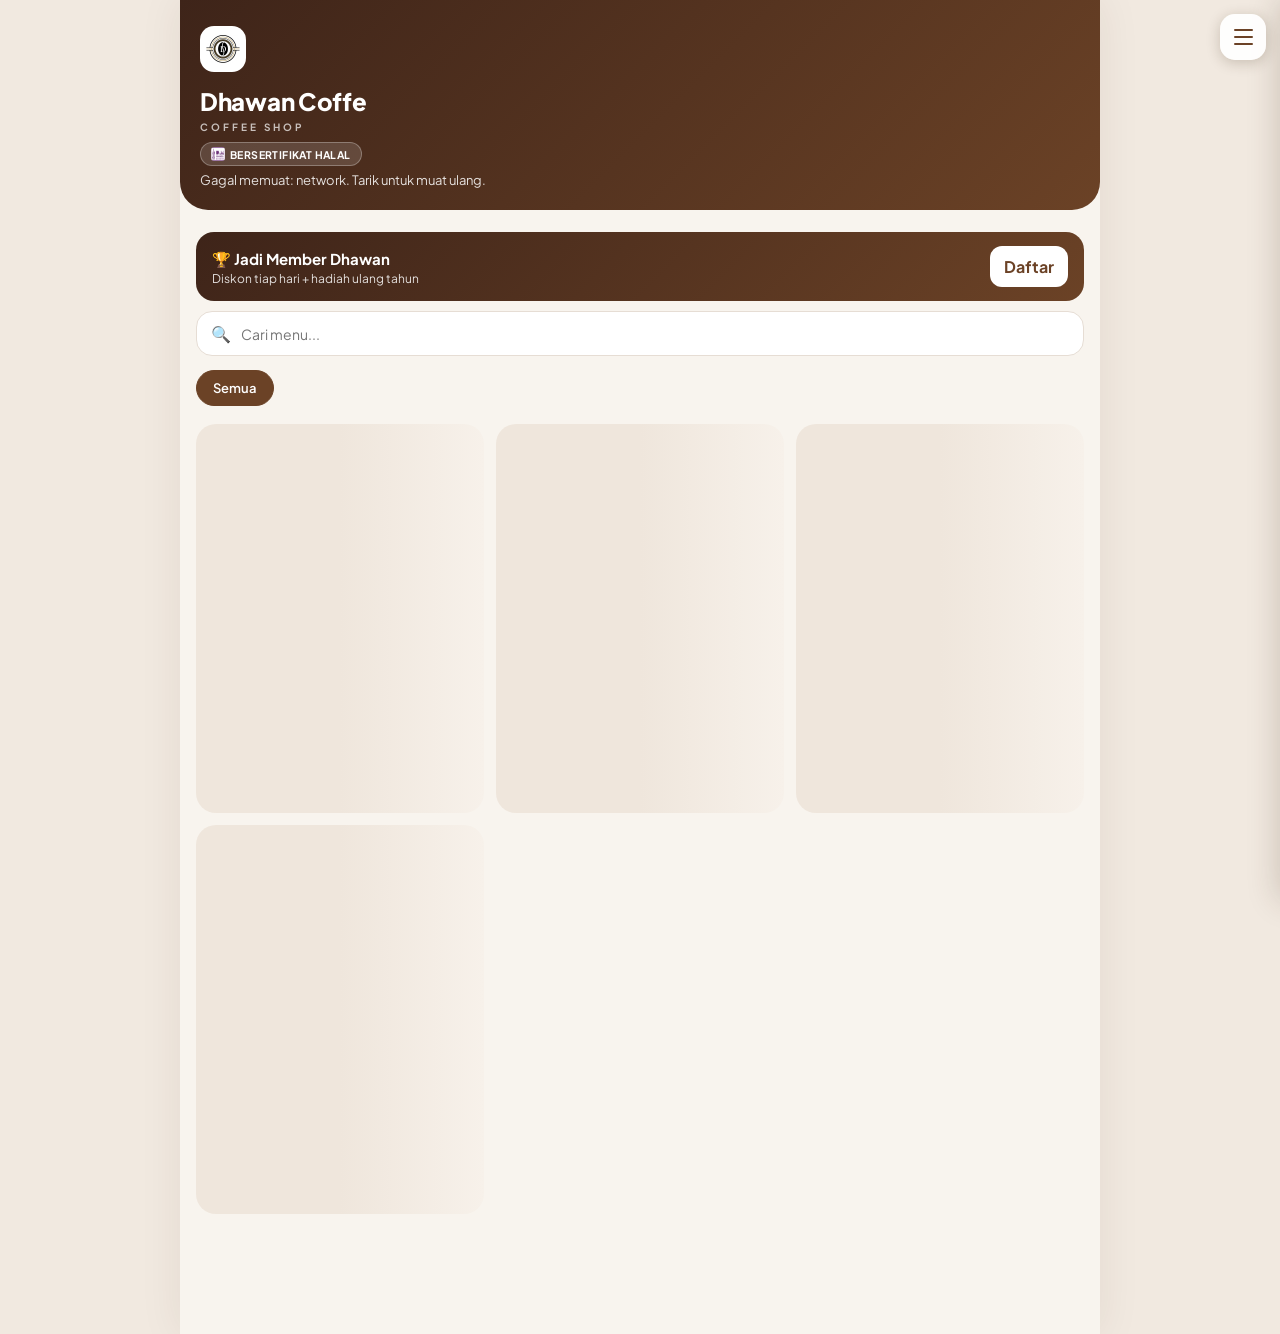
==== commit 036d5021: "Add files via upload" ====
--- a/index.html
+++ b/index.html
@@ -8,6 +8,7 @@
 <script src="/config.js"></script>
 <link rel="icon" href="/icon.png">
 <link rel="apple-touch-icon" href="/icon.png">
+<link rel="stylesheet" href="/jawa.css">
 <link href="https://fonts.googleapis.com/css2?family=Plus+Jakarta+Sans:wght@400;600;700;800&display=swap" rel="stylesheet">
 <style>
 :root{--p:#6B4226;--p2:#3E2419;--cream:#FAF6F1;--card:#fff;--txt:#2B211C;--muted:#7A6B62;--accent:#DDB878;--ok:#2E7D4F}
@@ -30,6 +31,8 @@
 .grid{display:grid;grid-template-columns:repeat(2,1fr);gap:12px;padding:14px 16px 120px}@media(min-width:640px){.grid{grid-template-columns:repeat(3,1fr)}}
 .card{background:var(--card);border-radius:20px;overflow:hidden;box-shadow:0 2px 10px rgba(60,40,20,.06);display:flex;flex-direction:column}
 .img{aspect-ratio:1/1;background:#EFE6DC;position:relative;display:flex;align-items:center;justify-content:center;font-size:40px;font-weight:800;color:var(--p)}.img img{width:100%;height:100%;object-fit:cover;position:absolute;inset:0}
+.tier{position:absolute;top:8px;right:8px;border-radius:10px;padding:3px 9px;font-size:10.5px;font-weight:800;letter-spacing:.3px}
+.tier-signature{background:#2B211C;color:#DDB878}.tier-premium{background:rgba(255,255,255,.95);color:#6B4226;border:1.5px solid #6B4226}
 .fav{position:absolute;top:8px;left:8px;background:rgba(255,255,255,.92);border-radius:10px;padding:3px 8px;font-size:11px;font-weight:700}
 .body{padding:10px 12px 12px;display:flex;flex-direction:column;gap:4px;flex:1}.name{font-weight:700;font-size:14px;line-height:1.2}.desc{font-size:11.5px;color:var(--muted);line-height:1.35;display:-webkit-box;-webkit-line-clamp:2;-webkit-box-orient:vertical;overflow:hidden}
 .row{display:flex;align-items:center;justify-content:space-between;margin-top:auto;padding-top:6px}.price{font-weight:800;color:var(--p);font-size:14px}
@@ -52,7 +55,7 @@
 .sk{background:linear-gradient(90deg,#EFE6DC 25%,#F7F1EA 50%,#EFE6DC 75%);background-size:200% 100%;animation:sk 1.2s infinite;border-radius:20px;aspect-ratio:1/1.35}@keyframes sk{0%{background-position:200% 0}100%{background-position:-200% 0}}
 </style>
 </head>
-<body>
+<body class="jawa">
 <div class="hero"><img class="hlogo" src="/icon.png" alt=""><h1 id="store">Dhawan Coffe</h1><div class="klabel">Coffee Shop</div><p id="sub">Memuat menu...</p></div>
 <div class="promo" id="promo"></div>
 <div class="member"><div><b>&#127942; Jadi Member Dhawan</b><p>Diskon tiap hari + hadiah ulang tahun</p></div><button onclick="openMember()">Daftar</button></div>
@@ -110,7 +113,7 @@
 function inCart(id){return cart.filter(function(x){return x.menu_id==id}).reduce(function(a,x){return a+x.qty},0)}
 function render(){var q=document.getElementById("q").value.toLowerCase();var g=document.getElementById("grid");var html="";
   D.menus.filter(function(m){return (cat=="all"||String(m.category_id)==cat)&&(!q||m.name.toLowerCase().indexOf(q)>=0)}).forEach(function(m){
-  var n=inCart(m.id);html+="<div class='card'><div class='img'>"+(m.image?"<img src='"+m.image+"' loading='lazy'>":m.name.charAt(0))+(m.favorite?"<span class='fav'>&#11088; Favorit</span>":"")+"</div>"+
+  var n=inCart(m.id);html+="<div class='card'><div class='img'>"+(m.image?"<img src='"+m.image+"' loading='lazy'>":m.name.charAt(0))+(m.favorite?"<span class='fav'>&#11088; Favorit</span>":"")+(m.tier=="signature"?"<span class='tier tier-signature'>&#9733; Signature</span>":m.tier=="premium"?"<span class='tier tier-premium'>Premium</span>":"")+"</div>"+
   "<div class='body'><div class='name'>"+m.name+"</div><div class='desc'>"+(m.description||"")+"</div><div class='row'><span class='price'>"+money(m.price)+"</span>"+
   (n?"<div class='qty'><button onclick='dec("+m.id+")'>&minus;</button><b>"+n+"</b><button onclick='add("+m.id+")'>+</button></div>":"<button class='add' onclick='add("+m.id+")'>+</button>")+"</div></div></div>"});
   g.innerHTML=html||"<p class='muted' style='grid-column:1/-1;text-align:center'>Menu tidak ditemukan</p>";bar()}
--- a/jawa.css
+++ b/jawa.css
@@ -0,0 +1,14 @@
+/* Sentuhan Jawa modern untuk halaman kedai: motif kawung samar + ornamen emas.
+   Dipakai lewat <link rel="stylesheet" href="/jawa.css"> dan class "jawa" pada <body>. */
+html{background:#EFE5D8 url("data:image/svg+xml,%3Csvg%20xmlns%3D%22http%3A//www.w3.org/2000/svg%22%20width%3D%2296%22%20height%3D%2296%22%20viewBox%3D%220%200%2096%2096%22%3E%3Cg%20fill%3D%22none%22%20stroke%3D%22%238C6A3F%22%20stroke-width%3D%221.1%22%20opacity%3D%220.16%22%3E%3Cellipse%20cx%3D%2248%22%20cy%3D%2224%22%20rx%3D%2211%22%20ry%3D%2220%22/%3E%3Cellipse%20cx%3D%2248%22%20cy%3D%2272%22%20rx%3D%2211%22%20ry%3D%2220%22/%3E%3Cellipse%20cx%3D%2224%22%20cy%3D%2248%22%20rx%3D%2220%22%20ry%3D%2211%22/%3E%3Cellipse%20cx%3D%2272%22%20cy%3D%2248%22%20rx%3D%2220%22%20ry%3D%2211%22/%3E%3Cellipse%20cx%3D%220%22%20cy%3D%220%22%20rx%3D%2211%22%20ry%3D%2220%22/%3E%3Cellipse%20cx%3D%2296%22%20cy%3D%220%22%20rx%3D%2211%22%20ry%3D%2220%22/%3E%3Cellipse%20cx%3D%220%22%20cy%3D%2296%22%20rx%3D%2211%22%20ry%3D%2220%22/%3E%3Cellipse%20cx%3D%2296%22%20cy%3D%2296%22%20rx%3D%2211%22%20ry%3D%2220%22/%3E%3C/g%3E%3Cg%20fill%3D%22%238C6A3F%22%20opacity%3D%220.22%22%3E%3Ccircle%20cx%3D%2248%22%20cy%3D%2248%22%20r%3D%222.2%22/%3E%3Ccircle%20cx%3D%220%22%20cy%3D%2248%22%20r%3D%221.4%22/%3E%3Ccircle%20cx%3D%2296%22%20cy%3D%2248%22%20r%3D%221.4%22/%3E%3Ccircle%20cx%3D%2248%22%20cy%3D%220%22%20r%3D%221.4%22/%3E%3Ccircle%20cx%3D%2248%22%20cy%3D%2296%22%20r%3D%221.4%22/%3E%3C/g%3E%3C/svg%3E") center/96px 96px}
+body.jawa{background:rgba(250,246,241,.88)}
+/* Ornamen garis emas dengan belah ketupat di tengah (dipasang pada .rule) */
+.jawa .rule{position:relative;width:120px;height:2px;background:linear-gradient(90deg,transparent,#DDB878 25%,#DDB878 75%,transparent)}
+.jawa .rule::after{content:"";position:absolute;left:50%;top:50%;width:8px;height:8px;margin:-4px 0 0 -4px;transform:rotate(45deg);background:#DDB878;box-shadow:0 0 0 2px #3E2419}
+/* Judul bagian dengan garis emas pendek di kiri */
+.jawa h2{position:relative;padding-left:14px}
+.jawa h2::before{content:"";position:absolute;left:0;top:.2em;width:4px;height:1em;border-radius:2px;background:linear-gradient(180deg,#DDB878,#8C6A3F)}
+/* Kartu: tepi emas tipis di atas */
+.jawa .card{border-top:2px solid rgba(221,184,120,.55)}
+/* Bar pil promo: emas lembut */
+.jawa .pchip{background:linear-gradient(135deg,#F6EBD6,#E8CFA3);border:1px solid rgba(140,106,63,.25)}
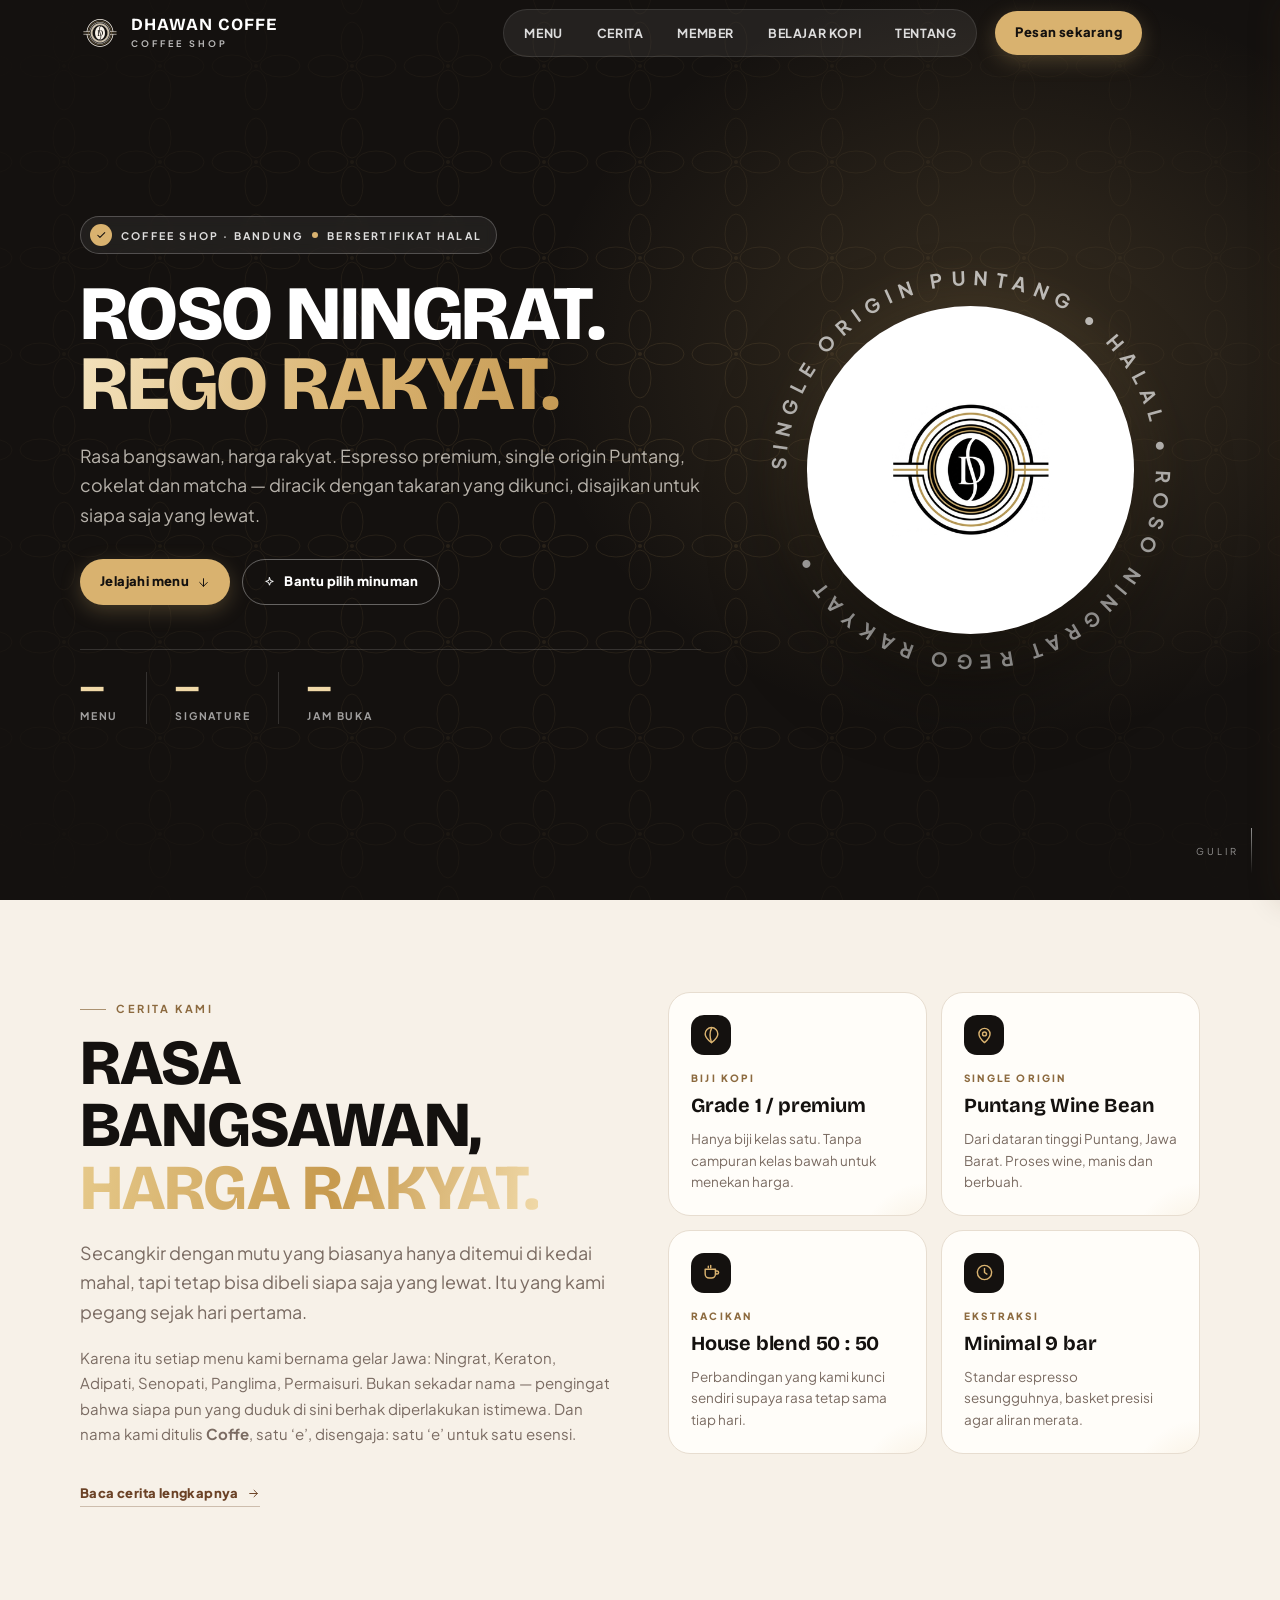
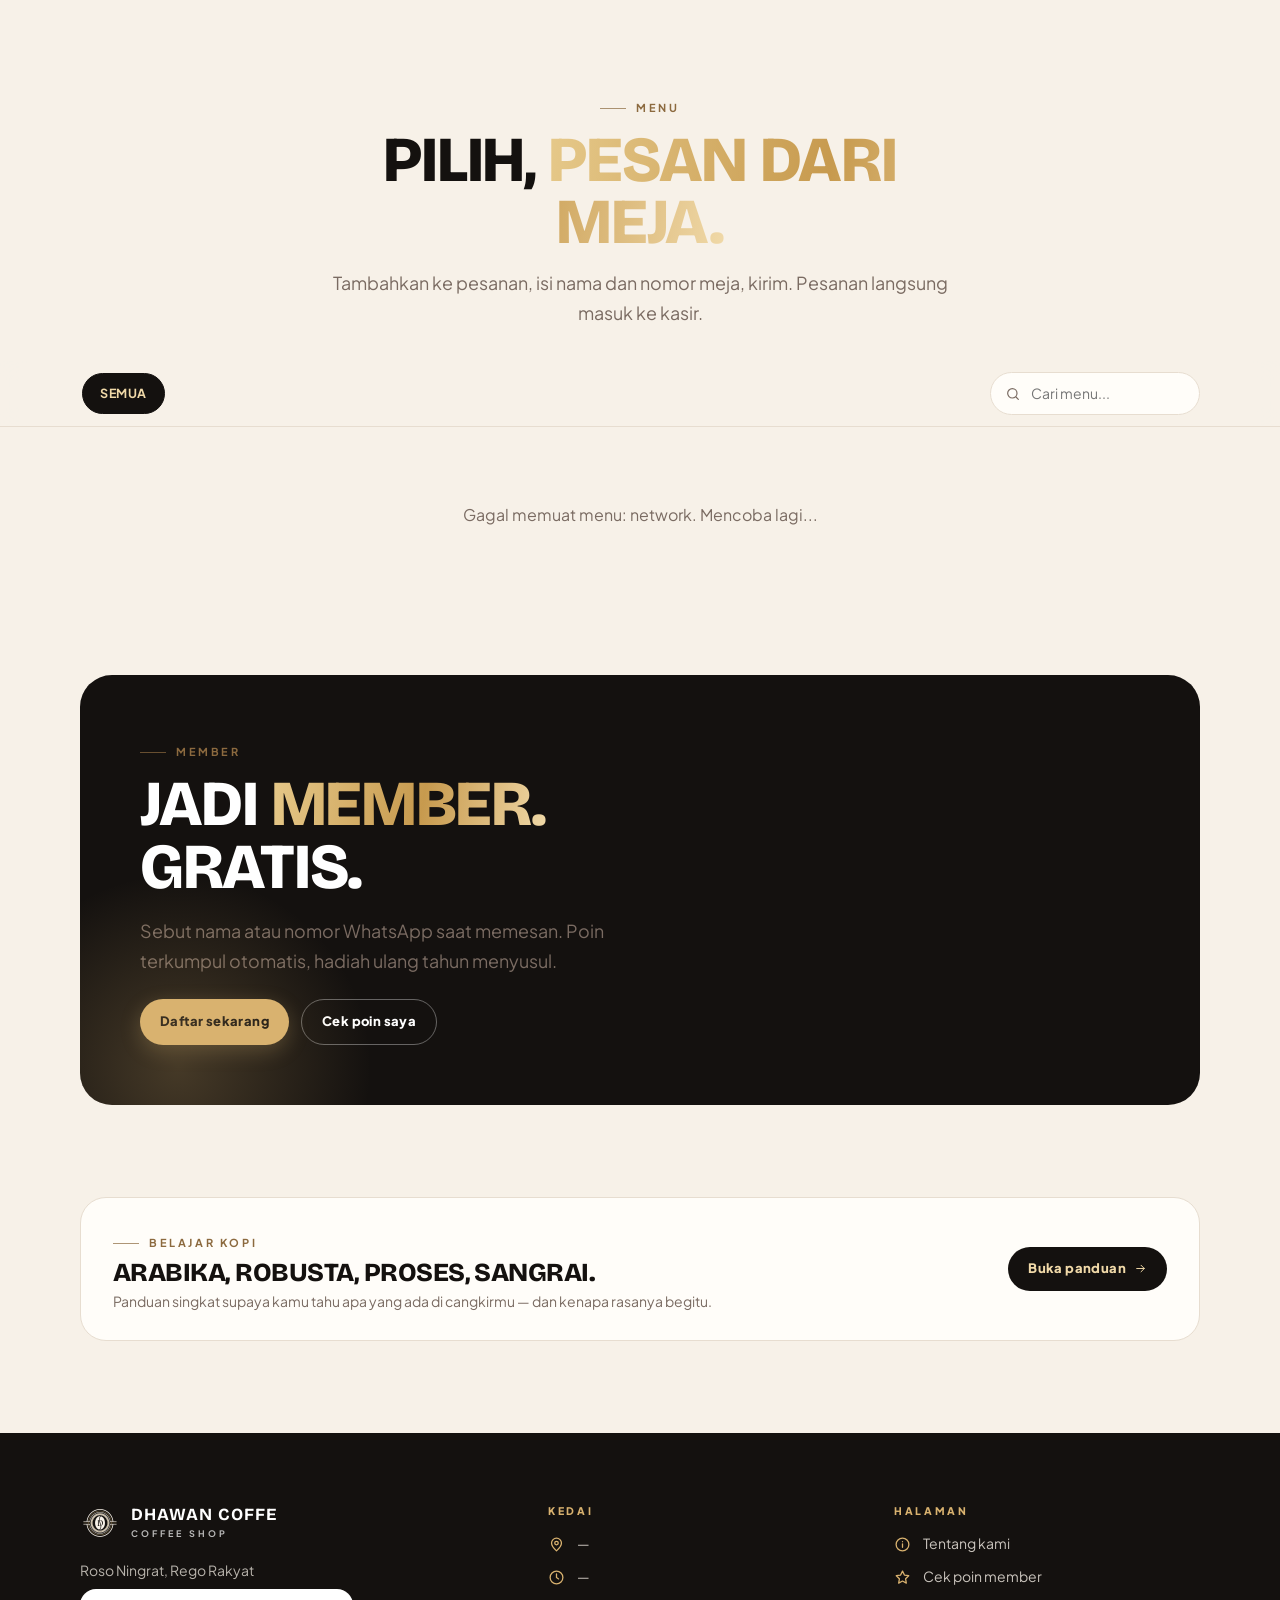
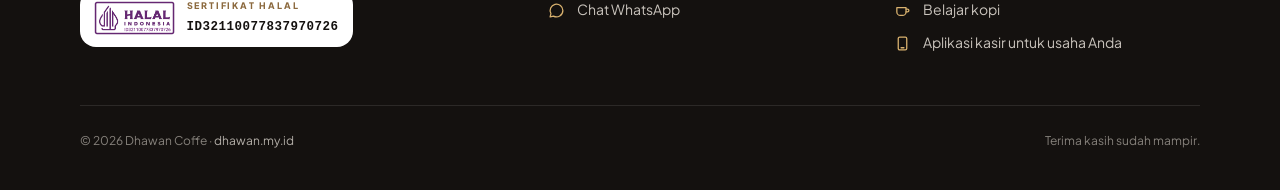
==== commit 76cac97c: "Add files via upload" ====
--- a/index.html
+++ b/index.html
@@ -2,71 +2,400 @@
 <html lang="id">
 <head>
 <meta charset="utf-8">
-<meta name="viewport" content="width=device-width, initial-scale=1, maximum-scale=1">
+<meta name="viewport" content="width=device-width, initial-scale=1">
 <title>Dhawan Coffe</title>
+<meta name="description" content="Roso Ningrat, Rego Rakyat. Kedai kopi bersertifikat halal di Bandung: espresso premium, single origin Puntang, cokelat, matcha. Pesan dari meja lewat web.">
 <link rel="preconnect" href="https://fonts.gstatic.com" crossorigin>
 <script src="/config.js"></script>
 <link rel="icon" href="/icon.png">
 <link rel="apple-touch-icon" href="/icon.png">
-<link rel="stylesheet" href="/jawa.css">
-<link href="https://fonts.googleapis.com/css2?family=Plus+Jakarta+Sans:wght@400;600;700;800&display=swap" rel="stylesheet">
+<link href="https://fonts.googleapis.com/css2?family=Bricolage+Grotesque:opsz,wght@12..96,500;12..96,700;12..96,800&family=Plus+Jakarta+Sans:wght@400;500;600;700;800&display=swap" rel="stylesheet">
 <style>
-:root{--p:#6B4226;--p2:#3E2419;--cream:#FAF6F1;--card:#fff;--txt:#2B211C;--muted:#7A6B62;--accent:#DDB878;--ok:#2E7D4F}
+:root{
+  --ink:#14110F;--ink2:#1E1916;--ink3:#2A231E;
+  --cream:#F7F1E8;--paper:#FFFDF9;--line:#E7DDD0;
+  --p:#6B4226;--p2:#3E2419;--muted:#7A6B62;
+  --gold:#D9B26F;--gold2:#F0D9A8;--gold3:#8C6A3F;
+  --ok:#2E7D4F;--danger:#B3382C;
+  --disp:"Bricolage Grotesque","Plus Jakarta Sans",system-ui,sans-serif;
+  --body:"Plus Jakarta Sans",system-ui,sans-serif;
+  --w:1120px;--ease:cubic-bezier(.2,.7,.2,1)
+}
 *{box-sizing:border-box;-webkit-tap-highlight-color:transparent}
-html{background:#F1E9E0}
-/* Di layar lebar, isi dibatasi supaya foto menu tidak diregangkan melebihi
-   ukuran aslinya (foto dikirim 320 px). Tanpa batas ini, di PC gambar jadi pecah. */
-body{margin:0 auto;max-width:920px;font-family:"Plus Jakarta Sans",system-ui,sans-serif;
- background:var(--cream);color:var(--txt);box-shadow:0 0 40px rgba(60,40,20,.08);min-height:100vh}
-.hero{background:linear-gradient(135deg,var(--p2),var(--p));color:#fff;padding:26px 20px 22px;border-radius:0 0 28px 28px}
-.hero h1{margin:0;font-size:24px;font-weight:800;letter-spacing:-.3px}.hero p{margin:6px 0 0;opacity:.85;font-size:13px}
-.hlogo{width:46px;height:46px;border-radius:14px;background:#fff;object-fit:contain;padding:3px;margin-bottom:10px}
-.hbadge{display:inline-flex;align-items:center;gap:5px;margin-top:9px;background:rgba(255,255,255,.14);border:1px solid rgba(255,255,255,.28);border-radius:999px;padding:4px 10px;font-size:10.5px;font-weight:700;letter-spacing:.4px}
-.hbadge img{width:14px;height:14px;border-radius:3px;background:#fff}
-.klabel{margin-top:5px;font-size:10px;font-weight:700;letter-spacing:3px;text-transform:uppercase;opacity:.7}
-.chips{display:flex;gap:8px;overflow-x:auto;padding:14px 16px 4px;scrollbar-width:none}.chips::-webkit-scrollbar{display:none}
-.chip{flex:0 0 auto;padding:9px 16px;border-radius:999px;background:#fff;border:1px solid #E6DDD4;font-weight:600;font-size:13px;color:var(--txt);cursor:pointer}
-.chip.on{background:var(--p);color:#fff;border-color:var(--p)}
-.search{margin:10px 16px 0;display:flex;align-items:center;gap:8px;background:#fff;border-radius:16px;padding:11px 14px;border:1px solid #E6DDD4}.search input{border:0;outline:0;flex:1;font:inherit;font-size:14px;background:transparent}
-.grid{display:grid;grid-template-columns:repeat(2,1fr);gap:12px;padding:14px 16px 120px}@media(min-width:640px){.grid{grid-template-columns:repeat(3,1fr)}}
-.card{background:var(--card);border-radius:20px;overflow:hidden;box-shadow:0 2px 10px rgba(60,40,20,.06);display:flex;flex-direction:column}
-.img{aspect-ratio:1/1;background:#EFE6DC;position:relative;display:flex;align-items:center;justify-content:center;font-size:40px;font-weight:800;color:var(--p)}.img img{width:100%;height:100%;object-fit:cover;position:absolute;inset:0}
-.tier{position:absolute;top:8px;right:8px;border-radius:10px;padding:3px 9px;font-size:10.5px;font-weight:800;letter-spacing:.3px}
-.tier-signature{background:#2B211C;color:#DDB878}.tier-premium{background:rgba(255,255,255,.95);color:#6B4226;border:1.5px solid #6B4226}
-.fav{position:absolute;top:8px;left:8px;background:rgba(255,255,255,.92);border-radius:10px;padding:3px 8px;font-size:11px;font-weight:700}
-.body{padding:10px 12px 12px;display:flex;flex-direction:column;gap:4px;flex:1}.name{font-weight:700;font-size:14px;line-height:1.2}.desc{font-size:11.5px;color:var(--muted);line-height:1.35;display:-webkit-box;-webkit-line-clamp:2;-webkit-box-orient:vertical;overflow:hidden}
-.row{display:flex;align-items:center;justify-content:space-between;margin-top:auto;padding-top:6px}.price{font-weight:800;color:var(--p);font-size:14px}
-.add{width:34px;height:34px;border-radius:12px;border:0;background:var(--p);color:#fff;font-size:20px;font-weight:700;cursor:pointer;display:flex;align-items:center;justify-content:center}
-.qty{display:flex;align-items:center;gap:6px}.qty button{width:30px;height:30px;border-radius:10px;border:1px solid var(--p);background:#fff;color:var(--p);font-size:18px;cursor:pointer}.qty b{min-width:18px;text-align:center}
-.bar{position:fixed;left:50%;transform:translateX(-50%);right:auto;width:calc(100% - 32px);max-width:888px;bottom:16px;background:var(--p);color:#fff;border-radius:20px;padding:14px 18px;display:flex;justify-content:space-between;align-items:center;box-shadow:0 8px 24px rgba(107,66,38,.35);cursor:pointer;font-weight:700}
-.sheet{position:fixed;inset:0;background:rgba(0,0,0,.45);display:none;align-items:flex-end;justify-content:center;z-index:9}.sheet.on{display:flex}
-.panel{background:#fff;width:100%;max-width:920px;max-height:92vh;overflow:auto;border-radius:24px 24px 0 0;padding:18px 18px 28px}
-.panel h2{margin:0 0 10px;font-size:18px}.line{display:flex;justify-content:space-between;padding:8px 0;border-bottom:1px solid #F0E8E0;font-size:14px;gap:8px}.line small{color:var(--muted);display:block;font-size:12px}
-label{display:block;font-size:12px;font-weight:600;color:var(--muted);margin:12px 0 4px}input.f,textarea.f{width:100%;border:1px solid #E6DDD4;border-radius:14px;padding:12px;font:inherit;font-size:14px}
-.btn{width:100%;border:0;background:var(--p);color:#fff;border-radius:16px;padding:15px;font:inherit;font-weight:700;font-size:16px;margin-top:14px;cursor:pointer}.btn.sec{background:#F1EAE2;color:var(--txt)}.btn:disabled{opacity:.6}
-.top{display:flex;justify-content:space-between;align-items:center;padding:10px 0;border-bottom:1px solid #F0E8E0;font-size:14px}.top input{width:20px;height:20px}
-.done{text-align:center;padding:30px 10px}.done .ic{width:72px;height:72px;border-radius:50%;background:#E6F4EA;color:var(--ok);font-size:38px;line-height:72px;margin:0 auto 12px}
-.muted{color:var(--muted);font-size:13px}
-.promo{display:flex;gap:8px;overflow-x:auto;padding:10px 16px 0;scrollbar-width:none}.promo::-webkit-scrollbar{display:none}
-.pchip{flex:0 0 auto;background:linear-gradient(135deg,#F3E4CE,#E7C9A0);color:#5A3A1E;border-radius:14px;padding:8px 12px;font-size:12px;font-weight:700;white-space:nowrap}
-.member{margin:12px 16px 0;background:linear-gradient(135deg,var(--p2),var(--p));color:#fff;border-radius:18px;padding:14px 16px;display:flex;align-items:center;gap:12px}
-.member b{font-size:15px}.member p{margin:2px 0 0;font-size:12px;opacity:.85}.member button{margin-left:auto;background:#fff;color:var(--p);border:0;border-radius:12px;padding:10px 14px;font:inherit;font-weight:700;white-space:nowrap;cursor:pointer}
-.perk{display:flex;gap:10px;padding:8px 0;font-size:13px;border-bottom:1px solid #F0E8E0}.perk .i{font-size:18px}
-.sk{background:linear-gradient(90deg,#EFE6DC 25%,#F7F1EA 50%,#EFE6DC 75%);background-size:200% 100%;animation:sk 1.2s infinite;border-radius:20px;aspect-ratio:1/1.35}@keyframes sk{0%{background-position:200% 0}100%{background-position:-200% 0}}
+html{scroll-behavior:smooth;background:var(--ink)}
+body{margin:0;font-family:var(--body);color:var(--ink);background:var(--cream);line-height:1.5;overflow-x:hidden}
+img{display:block;max-width:100%}
+a{color:inherit}
+button{font:inherit;cursor:pointer}
+.wrap{width:min(var(--w),100% - 40px);margin-inline:auto}
+@media(max-width:640px){.wrap{width:calc(100% - 32px)}}
+.eyebrow{display:inline-flex;align-items:center;gap:10px;font-size:11px;font-weight:700;letter-spacing:2.6px;text-transform:uppercase;color:var(--gold3)}
+.eyebrow::before{content:"";width:26px;height:1px;background:currentColor;opacity:.7}
+.dark .eyebrow{color:var(--gold)}
+h1,h2,h3{font-family:var(--disp);letter-spacing:-.02em;line-height:.98;margin:0}
+h2.big{font-size:clamp(34px,5.4vw,64px);font-weight:800;text-transform:uppercase}
+h2.big em{font-style:normal;background:linear-gradient(100deg,#E6C98A,#C79A4E 55%,#F0D9A8);-webkit-background-clip:text;background-clip:text;color:transparent}
+.lead{font-size:clamp(15px,1.4vw,18px);line-height:1.65;color:var(--muted);max-width:60ch}
+.dark .lead{color:rgba(247,241,232,.72)}
+.ic{width:1em;height:1em;flex:0 0 auto;fill:none;stroke:currentColor;stroke-width:1.8;stroke-linecap:round;stroke-linejoin:round}
+
+/* ---------- reveal ---------- */
+.rv{opacity:0;transform:translateY(22px);transition:opacity .8s var(--ease),transform .8s var(--ease)}
+.rv.in{opacity:1;transform:none}
+.rv.d1{transition-delay:.1s}.rv.d2{transition-delay:.2s}.rv.d3{transition-delay:.3s}.rv.d4{transition-delay:.4s}
+@media(prefers-reduced-motion:reduce){.rv{opacity:1;transform:none;transition:none}html{scroll-behavior:auto}*{animation-duration:.01ms!important}}
+
+/* ---------- topbar ---------- */
+.top{position:fixed;inset:0 0 auto;z-index:50;height:66px;display:flex;align-items:center;transition:background .35s,box-shadow .35s;color:#fff}
+.top .wrap{display:flex;align-items:center;gap:18px}
+.top.solid{background:rgba(20,17,15,.72);backdrop-filter:blur(14px);-webkit-backdrop-filter:blur(14px);box-shadow:0 1px 0 rgba(255,255,255,.06)}
+.brand{display:flex;align-items:center;gap:11px;text-decoration:none}
+.brand img{width:40px;height:40px}.brand img.boxed{background:#fff;border-radius:12px;padding:3px;object-fit:contain}
+.brand b{font-family:var(--disp);font-size:17px;letter-spacing:.06em;text-transform:uppercase;display:block;line-height:1}
+.brand span{display:block;font-size:9px;letter-spacing:3px;text-transform:uppercase;opacity:.7;margin-top:4px;font-weight:700}
+.links{display:flex;gap:4px;margin-left:auto;background:rgba(255,255,255,.07);border:1px solid rgba(255,255,255,.1);border-radius:999px;padding:5px}
+.links a{text-decoration:none;font-size:12.5px;font-weight:700;letter-spacing:.6px;text-transform:uppercase;padding:9px 15px;border-radius:999px;opacity:.85;transition:background .25s,opacity .25s}
+.links a:hover{background:rgba(255,255,255,.1);opacity:1}
+.cta{display:inline-flex;align-items:center;gap:8px;text-decoration:none;background:var(--gold);color:var(--ink);font-weight:800;font-size:13px;letter-spacing:.4px;padding:12px 20px;border-radius:999px;border:0;transition:transform .25s var(--ease),box-shadow .25s;box-shadow:0 6px 20px rgba(217,178,111,.25)}
+.cta:hover{transform:translateY(-2px);box-shadow:0 12px 28px rgba(217,178,111,.35)}
+.cta.ghost{background:transparent;color:#fff;border:1px solid rgba(255,255,255,.35);box-shadow:none}
+.cta.ghost:hover{background:rgba(255,255,255,.08)}
+.top .cta{margin-right:58px}
+.top .cta,.brand b{white-space:nowrap}
+@media(max-width:1000px){.links{display:none}.top .cta{margin-left:auto;padding:10px 14px}.brand b{font-size:15px}}
+@media(max-width:520px){.top .cta{display:none}.top .brand{margin-right:58px}}
+
+/* ---------- hero ---------- */
+.hero{position:relative;min-height:100svh;display:flex;align-items:center;color:#fff;background:var(--ink);overflow:hidden;padding:110px 0 70px}
+.hero .bg{position:absolute;inset:-10%;background-size:cover;background-position:center;filter:blur(38px) saturate(1.2) brightness(.42);transform:scale(1.1);opacity:0;transition:opacity 1.6s ease}
+.hero .bg.on{opacity:1}
+.hero .veil{position:absolute;inset:0;background:radial-gradient(60% 70% at 78% 40%,rgba(217,178,111,.18),transparent 60%),linear-gradient(180deg,rgba(20,17,15,.35),rgba(20,17,15,.55) 60%,var(--ink) 100%)}
+.hero .kaw{position:absolute;inset:0;opacity:.13;background:url("data:image/svg+xml,%3Csvg xmlns='http://www.w3.org/2000/svg' width='96' height='96' viewBox='0 0 96 96'%3E%3Cg fill='none' stroke='%23D9B26F' stroke-width='1'%3E%3Cellipse cx='48' cy='24' rx='11' ry='20'/%3E%3Cellipse cx='48' cy='72' rx='11' ry='20'/%3E%3Cellipse cx='24' cy='48' rx='20' ry='11'/%3E%3Cellipse cx='72' cy='48' rx='20' ry='11'/%3E%3C/g%3E%3Ccircle cx='48' cy='48' r='2' fill='%23D9B26F'/%3E%3C/svg%3E") center/96px 96px;mask-image:radial-gradient(70% 70% at 50% 50%,#000,transparent);-webkit-mask-image:radial-gradient(70% 70% at 50% 50%,#000,transparent)}
+.hero .wrap{position:relative;display:grid;grid-template-columns:1.15fr .85fr;gap:40px;align-items:center}
+.pill{display:inline-flex;align-items:center;gap:9px;border:1px solid rgba(255,255,255,.22);background:rgba(255,255,255,.06);backdrop-filter:blur(6px);border-radius:999px;padding:7px 14px 7px 9px;font-size:10.5px;font-weight:700;letter-spacing:2.2px;text-transform:uppercase;color:rgba(255,255,255,.85)}
+.pill i{width:22px;height:22px;border-radius:50%;background:var(--gold);color:var(--ink);display:inline-flex;align-items:center;justify-content:center;font-style:normal}
+.pill .dot{width:6px;height:6px;border-radius:50%;background:var(--gold)}
+@media(max-width:640px){.pill{font-size:9.5px;letter-spacing:1.5px;gap:7px}.pill .lg{display:none}}
+h1.h{font-size:clamp(42px,6vw,86px);font-weight:800;text-transform:uppercase;margin:26px 0 22px;line-height:.9}
+h1.h span{display:block;opacity:0;transform:translateY(30px);animation:up .9s var(--ease) forwards}
+h1.h span:nth-child(2){animation-delay:.12s;background:linear-gradient(100deg,#F3E2BC,#D9B26F 45%,#B98B43);-webkit-background-clip:text;background-clip:text;color:transparent}
+@keyframes up{to{opacity:1;transform:none}}
+.hero .lead{opacity:0;animation:up .9s .3s var(--ease) forwards}
+.hero .acts{display:flex;gap:12px;flex-wrap:wrap;margin-top:30px;opacity:0;animation:up .9s .42s var(--ease) forwards}
+.stats{display:flex;gap:0;margin-top:44px;border-top:1px solid rgba(255,255,255,.14);padding-top:22px;opacity:0;animation:up .9s .55s var(--ease) forwards;flex-wrap:wrap}
+.stats div{padding-right:28px;margin-right:28px;border-right:1px solid rgba(255,255,255,.14)}
+.stats div:last-child{border:0}
+.stats b{display:block;font-family:var(--disp);font-size:30px;font-weight:800;line-height:1;color:var(--gold2)}
+.stats small{display:block;font-size:10.5px;letter-spacing:1.8px;text-transform:uppercase;opacity:.6;margin-top:6px;font-weight:700}
+.vis{position:relative;justify-self:center;width:min(420px,86vw);aspect-ratio:1;opacity:0;animation:up 1.1s .25s var(--ease) forwards}
+.vis .ring{position:absolute;inset:0;animation:spin 28s linear infinite}
+.vis .ring text{font-family:var(--body);font-size:9.2px;font-weight:700;letter-spacing:3.6px;fill:rgba(255,255,255,.7)}
+@keyframes spin{to{transform:rotate(360deg)}}
+.vis .disc{position:absolute;inset:11%;border-radius:50%;overflow:hidden;background:#241d18;box-shadow:0 40px 90px rgba(0,0,0,.55),inset 0 0 0 1px rgba(255,255,255,.08)}
+.vis .disc img{width:100%;height:100%;object-fit:cover;transform:scale(1.02)}
+.vis .glow{position:absolute;inset:-8%;border-radius:50%;background:radial-gradient(circle,rgba(217,178,111,.32),transparent 62%);filter:blur(10px);z-index:-1}
+.vis .tag{position:absolute;left:-6%;bottom:8%;background:rgba(20,17,15,.72);backdrop-filter:blur(10px);border:1px solid rgba(255,255,255,.14);border-radius:16px;padding:12px 16px;max-width:240px;animation:float 6s ease-in-out infinite}
+.vis .tag small{display:block;font-size:9.5px;letter-spacing:2.4px;text-transform:uppercase;color:var(--gold);font-weight:800}
+.vis .tag b{display:block;font-family:var(--disp);font-size:16px;margin-top:3px;line-height:1.15}
+.vis .tag span{display:block;font-size:12px;opacity:.7;margin-top:2px}
+@keyframes float{50%{transform:translateY(-8px)}}
+.scroll{position:absolute;right:28px;bottom:26px;font-size:9.5px;letter-spacing:3px;text-transform:uppercase;opacity:.55;display:flex;align-items:center;gap:12px}
+.scroll i{width:1px;height:46px;background:linear-gradient(180deg,#fff,transparent);display:block;animation:sc 1.8s ease-in-out infinite}
+@keyframes sc{50%{transform:scaleY(.4);transform-origin:top}}
+@media(max-width:900px){.hero .wrap{grid-template-columns:1fr;gap:30px}.vis{width:min(300px,70vw);order:-1;margin-top:10px}.vis .tag{left:-4%;max-width:210px;padding:10px 13px}.hero{padding:100px 0 60px}.stats b{font-size:24px}.stats div{padding-right:18px;margin-right:18px;margin-bottom:8px}.scroll{display:none}}
+
+/* ---------- marquee ---------- */
+.mq{background:var(--gold);color:var(--ink);overflow:hidden;padding:13px 0;border-top:1px solid rgba(0,0,0,.08)}
+.mq .track{display:flex;gap:44px;white-space:nowrap;width:max-content;animation:mq 40s linear infinite;font-size:12px;font-weight:800;letter-spacing:2.4px;text-transform:uppercase}
+.mq .track span{display:inline-flex;align-items:center;gap:44px}
+.mq .track span::after{content:"";width:6px;height:6px;background:var(--ink);transform:rotate(45deg)}
+@keyframes mq{to{transform:translateX(-50%)}}
+.mq:hover .track{animation-play-state:paused}
+
+/* ---------- sections ---------- */
+section{padding:92px 0}
+@media(max-width:640px){section{padding:64px 0}}
+.dark{background:var(--ink);color:#fff}
+.split{display:grid;grid-template-columns:1fr 1fr;gap:56px;align-items:start}
+@media(max-width:900px){.split{grid-template-columns:1fr;gap:28px}}
+.story h2.big{margin:14px 0 18px}
+.story .lead+p{color:var(--muted);line-height:1.7;font-size:15px}
+.vals{display:grid;grid-template-columns:repeat(2,1fr);gap:14px}
+@media(max-width:520px){.vals{grid-template-columns:1fr}}
+.val{background:var(--paper);border:1px solid var(--line);border-radius:22px;padding:22px;transition:transform .35s var(--ease),box-shadow .35s;position:relative;overflow:hidden}
+.val::after{content:"";position:absolute;inset:auto -30% -50% auto;width:150px;height:150px;border-radius:50%;background:radial-gradient(circle,rgba(217,178,111,.22),transparent 65%)}
+.val:hover{transform:translateY(-4px);box-shadow:0 18px 40px rgba(60,40,20,.1)}
+.val .i{width:40px;height:40px;border-radius:13px;background:var(--ink);color:var(--gold);display:flex;align-items:center;justify-content:center;font-size:19px;margin-bottom:16px}
+.val small{display:block;font-size:10px;letter-spacing:2.2px;text-transform:uppercase;color:var(--gold3);font-weight:800}
+.val b{display:block;font-family:var(--disp);font-size:20px;margin:4px 0 8px;letter-spacing:-.01em}
+.val p{margin:0;font-size:13.5px;color:var(--muted);line-height:1.6}
+.link{display:inline-flex;align-items:center;gap:8px;text-decoration:none;font-weight:800;font-size:13px;letter-spacing:.4px;color:var(--p);margin-top:22px;border-bottom:1.5px solid rgba(107,66,38,.3);padding-bottom:3px}
+.link:hover{border-color:var(--p)}
+
+/* ---------- spotlight ---------- */
+.spot{position:relative;overflow:hidden}
+.spot .kaw{position:absolute;inset:0;opacity:.07;background:url("data:image/svg+xml,%3Csvg xmlns='http://www.w3.org/2000/svg' width='96' height='96' viewBox='0 0 96 96'%3E%3Cg fill='none' stroke='%23D9B26F' stroke-width='1'%3E%3Cellipse cx='48' cy='24' rx='11' ry='20'/%3E%3Cellipse cx='48' cy='72' rx='11' ry='20'/%3E%3Cellipse cx='24' cy='48' rx='20' ry='11'/%3E%3Cellipse cx='72' cy='48' rx='20' ry='11'/%3E%3C/g%3E%3C/svg%3E") center/96px 96px}
+.spot .head{display:flex;align-items:end;justify-content:space-between;gap:20px;margin-bottom:38px;position:relative}
+.arrows{display:flex;align-items:center;gap:10px;font-size:12px;letter-spacing:2px;font-weight:700;opacity:.8;white-space:nowrap}
+@media(max-width:640px){.spot .head{flex-wrap:wrap;margin-bottom:24px}}
+.arrows button{width:44px;height:44px;border-radius:50%;border:1px solid rgba(255,255,255,.25);background:transparent;color:#fff;display:flex;align-items:center;justify-content:center;transition:background .25s}
+.arrows button:hover{background:rgba(255,255,255,.1)}
+.sp{display:grid;grid-template-columns:.95fr 1.05fr;gap:48px;align-items:center;position:relative}
+@media(max-width:900px){.sp{grid-template-columns:1fr;gap:26px}}
+.sp .frame{position:relative;border-radius:28px;overflow:hidden;aspect-ratio:1;background:#2a231e;box-shadow:0 30px 70px rgba(0,0,0,.45)}
+.sp .frame .blur{position:absolute;inset:-20%;background-size:cover;background-position:center;filter:blur(40px) brightness(.7)}
+.sp .frame img{position:relative;width:min(360px,80%);aspect-ratio:1;object-fit:cover;border-radius:22px;margin:auto;top:50%;transform:translateY(-50%);box-shadow:0 20px 50px rgba(0,0,0,.4)}
+.sp .frame .fb{position:absolute;inset:0;display:flex;align-items:center;justify-content:center;font-family:var(--disp);font-size:120px;font-weight:800;color:var(--gold);opacity:.5}
+.sp .badge{position:absolute;top:18px;left:18px;background:var(--gold);color:var(--ink);font-size:10px;font-weight:800;letter-spacing:2px;text-transform:uppercase;padding:8px 12px;border-radius:999px;display:flex;gap:6px;align-items:center}
+.sp .meta{display:flex;gap:8px;flex-wrap:wrap;margin-bottom:18px}
+.sp .meta span{font-size:10.5px;letter-spacing:2px;text-transform:uppercase;font-weight:700;padding:7px 12px;border-radius:999px;background:rgba(255,255,255,.08);border:1px solid rgba(255,255,255,.1)}
+.sp h3{font-size:clamp(30px,4vw,52px);font-weight:800;text-transform:uppercase;line-height:.95;margin-bottom:16px}
+.sp p{color:rgba(247,241,232,.72);font-size:15.5px;line-height:1.7;margin:0 0 26px;max-width:52ch}
+.sp .buy{display:flex;align-items:center;justify-content:space-between;gap:20px;flex-wrap:wrap;border-top:1px solid rgba(255,255,255,.12);padding-top:22px}
+.sp .price small{display:block;font-size:9.5px;letter-spacing:2.4px;text-transform:uppercase;opacity:.55;font-weight:800}
+.sp .price b{font-family:var(--disp);font-size:32px;font-weight:800;color:var(--gold2)}
+.sp .swap{animation:fade .5s var(--ease)}
+@keyframes fade{from{opacity:0;transform:translateY(10px)}}
+.dots{display:flex;gap:6px;margin-top:22px}
+.dots i{width:22px;height:3px;border-radius:2px;background:rgba(255,255,255,.2);transition:background .3s,width .3s}
+.dots i.on{background:var(--gold);width:36px}
+
+/* ---------- menu ---------- */
+.menu .head{text-align:center;max-width:620px;margin:0 auto 34px}
+.menu .head .lead{margin:14px auto 0}
+.tools{position:sticky;top:66px;z-index:20;background:rgba(247,241,232,.9);backdrop-filter:blur(12px);-webkit-backdrop-filter:blur(12px);padding:10px 0;margin-bottom:20px;border-bottom:1px solid var(--line)}
+.tools .wrap{display:flex;gap:10px;align-items:center}
+.chips{display:flex;gap:8px;overflow-x:auto;scrollbar-width:none;flex:1;padding:2px}
+.chips::-webkit-scrollbar{display:none}
+.chip{flex:0 0 auto;padding:10px 17px;border-radius:999px;background:var(--paper);border:1px solid var(--line);font-weight:700;font-size:12.5px;letter-spacing:.5px;text-transform:uppercase;color:var(--ink);transition:all .25s}
+.chip:hover{border-color:var(--gold3)}
+.chip.on{background:var(--ink);color:var(--gold2);border-color:var(--ink)}
+.search{display:flex;align-items:center;gap:8px;background:var(--paper);border-radius:999px;padding:9px 14px;border:1px solid var(--line);min-width:0;flex:0 0 auto;width:210px}
+.search input{border:0;outline:0;flex:1;font:inherit;font-size:14px;background:transparent;min-width:0}
+@media(max-width:640px){.tools .wrap{flex-wrap:wrap}.search{width:100%;order:-1}}
+.grid{display:grid;grid-template-columns:repeat(3,1fr);gap:18px}
+@media(max-width:900px){.grid{grid-template-columns:repeat(2,1fr);gap:12px}}
+.card{background:var(--paper);border-radius:24px;overflow:hidden;border:1px solid var(--line);display:flex;flex-direction:column;transition:transform .35s var(--ease),box-shadow .35s}
+.card:hover{transform:translateY(-5px);box-shadow:0 22px 44px rgba(60,40,20,.12)}
+.img{aspect-ratio:1/1;background:#EFE6DC;position:relative;display:flex;align-items:center;justify-content:center;font-family:var(--disp);font-size:44px;font-weight:800;color:var(--p);overflow:hidden}
+.img img{width:100%;height:100%;object-fit:cover;position:absolute;inset:0;transition:transform .6s var(--ease)}
+.card:hover .img img{transform:scale(1.05)}
+.tier{position:absolute;top:10px;right:10px;border-radius:999px;padding:5px 10px;font-size:9.5px;font-weight:800;letter-spacing:1.6px;text-transform:uppercase}
+.tier-signature{background:var(--ink);color:var(--gold)}.tier-premium{background:rgba(255,253,249,.95);color:var(--p);border:1px solid rgba(107,66,38,.4)}
+.fav{position:absolute;top:10px;left:10px;background:rgba(255,253,249,.94);border-radius:999px;padding:5px 9px;font-size:10px;font-weight:800;letter-spacing:.8px;text-transform:uppercase;display:flex;gap:5px;align-items:center}
+.fav .ic{color:#C79A4E;fill:#C79A4E;stroke:none}
+.body{padding:14px 15px 15px;display:flex;flex-direction:column;gap:5px;flex:1}
+.name{font-family:var(--disp);font-weight:700;font-size:17px;line-height:1.15;letter-spacing:-.01em}
+.desc{font-size:12.5px;color:var(--muted);line-height:1.45;display:-webkit-box;-webkit-line-clamp:2;-webkit-box-orient:vertical;overflow:hidden}
+.row{display:flex;align-items:center;justify-content:space-between;margin-top:auto;padding-top:10px}
+.price{font-weight:800;color:var(--ink);font-size:15px}
+.add{width:38px;height:38px;border-radius:50%;border:0;background:var(--ink);color:var(--gold2);font-size:22px;font-weight:700;display:flex;align-items:center;justify-content:center;transition:transform .2s,background .2s}
+.add:hover{transform:scale(1.08);background:var(--p)}
+.qty{display:flex;align-items:center;gap:6px}.qty button{width:32px;height:32px;border-radius:50%;border:1px solid var(--ink);background:var(--paper);color:var(--ink);font-size:18px}.qty b{min-width:18px;text-align:center}
+@media(max-width:640px){.body{padding:11px 12px 12px}.name{font-size:14.5px}.desc{font-size:11.5px}.price{font-size:14px}}
+.sk{background:linear-gradient(90deg,#EFE6DC 25%,#F7F1EA 50%,#EFE6DC 75%);background-size:200% 100%;animation:sk 1.2s infinite;border-radius:24px;aspect-ratio:1/1.35}@keyframes sk{0%{background-position:200% 0}100%{background-position:-200% 0}}
+.empty{grid-column:1/-1;text-align:center;color:var(--muted);padding:40px 0}
+
+/* ---------- member ---------- */
+.mem{background:var(--ink);color:#fff;border-radius:32px;padding:clamp(28px,5vw,60px);display:grid;grid-template-columns:1.1fr .9fr;gap:40px;align-items:center;position:relative;overflow:hidden}
+.mem::before{content:"";position:absolute;inset:auto auto -40% -10%;width:420px;height:420px;border-radius:50%;background:radial-gradient(circle,rgba(217,178,111,.25),transparent 65%)}
+@media(max-width:900px){.mem{grid-template-columns:1fr;gap:24px}}
+.mem h2.big{margin:12px 0 16px}
+.perks{display:grid;gap:10px;position:relative}
+.perk{display:flex;gap:14px;align-items:center;background:rgba(255,255,255,.05);border:1px solid rgba(255,255,255,.1);border-radius:16px;padding:14px 16px;font-size:14px;line-height:1.4}
+.perk .n{width:30px;height:30px;flex:0 0 30px;border-radius:50%;background:var(--gold);color:var(--ink);font-weight:800;font-size:12px;display:flex;align-items:center;justify-content:center;font-family:var(--disp)}
+.mem .acts{display:flex;gap:12px;flex-wrap:wrap;margin-top:24px}
+
+/* ---------- edukasi teaser ---------- */
+.edu{display:grid;grid-template-columns:1fr auto;gap:24px;align-items:center;background:var(--paper);border:1px solid var(--line);border-radius:26px;padding:28px 32px}
+@media(max-width:700px){.edu{grid-template-columns:1fr;padding:24px}}
+.edu h3{font-size:26px;font-weight:800;text-transform:uppercase;margin:8px 0 6px}
+.edu p{margin:0;color:var(--muted);font-size:14px}
+.edu .cta{background:var(--ink);color:var(--gold2);box-shadow:none}
+
+/* ---------- footer ---------- */
+footer{background:var(--ink);color:#fff;padding:70px 0 40px}
+.fgrid{display:grid;grid-template-columns:1.4fr 1fr 1fr;gap:40px;padding-bottom:40px;border-bottom:1px solid rgba(255,255,255,.1)}
+@media(max-width:800px){.fgrid{grid-template-columns:1fr;gap:30px}}
+.fgrid h4{margin:0 0 14px;font-size:10.5px;letter-spacing:2.6px;text-transform:uppercase;color:var(--gold);font-weight:800}
+.fgrid p{margin:0;font-size:14px;line-height:1.7;color:rgba(247,241,232,.72)}
+.fgrid .brand{margin-bottom:16px}
+.fl{display:flex;gap:12px;align-items:flex-start;font-size:14px;line-height:1.5;color:rgba(247,241,232,.8);margin-bottom:12px;text-decoration:none}
+.fl .ic{color:var(--gold);margin-top:3px;font-size:17px}
+.fl:hover{color:#fff}
+.halal{display:inline-flex;align-items:center;gap:12px;background:#fff;color:var(--ink);border-radius:16px;padding:10px 14px;margin-top:6px}
+.halal img{height:34px;width:auto}
+.halal small{display:block;font-size:9px;letter-spacing:1.8px;text-transform:uppercase;font-weight:800;color:var(--gold3)}
+.halal b{font-size:12.5px;font-family:ui-monospace,Menlo,Consolas,monospace;letter-spacing:.5px}
+.fbot{display:flex;justify-content:space-between;gap:16px;flex-wrap:wrap;padding-top:26px;font-size:12px;color:rgba(247,241,232,.5)}
+.fbot a{text-decoration:none;color:rgba(247,241,232,.7)}
+.fbot a:hover{color:#fff}
+
+/* ---------- cart bar & sheet ---------- */
+.bar{position:fixed;left:50%;transform:translateX(-50%);width:calc(100% - 32px);max-width:560px;bottom:18px;z-index:40;background:var(--ink);color:#fff;border-radius:999px;padding:14px 16px 14px 22px;display:flex;justify-content:space-between;align-items:center;box-shadow:0 14px 40px rgba(0,0,0,.35);cursor:pointer;font-weight:700;border:1px solid rgba(255,255,255,.1);animation:up .4s var(--ease)}
+.bar b{background:var(--gold);color:var(--ink);border-radius:999px;padding:8px 16px;font-size:14px}
+.sheet{position:fixed;inset:0;background:rgba(20,17,15,.55);backdrop-filter:blur(4px);display:none;align-items:flex-end;justify-content:center;z-index:60}
+.sheet.on{display:flex}
+.panel{background:var(--paper);width:100%;max-width:560px;max-height:92vh;overflow:auto;border-radius:28px 28px 0 0;padding:14px 22px 30px;animation:sheetup .35s var(--ease)}
+.panel::before{content:"";display:block;width:44px;height:4px;border-radius:2px;background:var(--line);margin:0 auto 16px}
+@keyframes sheetup{from{transform:translateY(40px);opacity:0}}
+@media(min-width:640px){.sheet{align-items:center;padding:20px}.panel{border-radius:28px}}
+.panel h2{margin:0 0 10px;font-size:26px;font-weight:800;text-transform:uppercase}
+.line{display:flex;justify-content:space-between;padding:10px 0;border-bottom:1px solid var(--line);font-size:14px;gap:8px}.line small{color:var(--muted);display:block;font-size:12px}
+label{display:block;font-size:11px;font-weight:800;letter-spacing:1.4px;text-transform:uppercase;color:var(--muted);margin:14px 0 6px}
+input.f,textarea.f{width:100%;border:1px solid var(--line);border-radius:14px;padding:13px 14px;font:inherit;font-size:15px;background:#fff;outline:0;transition:border .2s}
+input.f:focus,textarea.f:focus{border-color:var(--ink)}
+.btn{width:100%;border:0;background:var(--ink);color:var(--gold2);border-radius:999px;padding:16px;font:inherit;font-weight:800;font-size:15px;margin-top:14px;letter-spacing:.3px}
+.btn.sec{background:#EFE6DC;color:var(--ink)}.btn:disabled{opacity:.6}
+.topp{display:flex;justify-content:space-between;align-items:center;padding:11px 0;border-bottom:1px solid var(--line);font-size:14px}.topp input{width:22px;height:22px;accent-color:var(--ink)}
+.done{text-align:center;padding:26px 6px}.done .icn{width:76px;height:76px;border-radius:50%;background:#E6F4EA;color:var(--ok);font-size:38px;line-height:76px;margin:0 auto 14px}
+.muted{color:var(--muted);font-size:13.5px;line-height:1.6}
+.pay{display:flex;gap:10px;margin:14px 0}
+.pay button{flex:1;padding:15px;border-radius:16px;border:2px solid var(--line);background:#fff;font-weight:800}
+.pay button.on{border-color:var(--ink);background:var(--cream)}
+.pick{display:flex;gap:8px;flex-wrap:wrap;margin:6px 0 4px}
+.pick button{padding:10px 14px;border-radius:999px;border:1px solid var(--line);background:#fff;font-weight:700;font-size:13px}
+.pick button.on{background:var(--ink);color:var(--gold2);border-color:var(--ink)}
+.rec{display:flex;gap:12px;align-items:center;padding:10px 0;border-bottom:1px solid var(--line)}
+.rec img,.rec .ph{width:56px;height:56px;border-radius:14px;object-fit:cover;background:#EFE6DC;flex:0 0 56px;display:flex;align-items:center;justify-content:center;font-weight:800;color:var(--p)}
+.rec b{display:block;font-size:14px}.rec small{color:var(--muted);font-size:12px}
+.rec button{margin-left:auto}
+/* sembunyikan tombol nav.js di layar lebar: sudah ada tautan di topbar */
+@media(min-width:1001px){.nvb{display:none!important}}
+/* mode statis (?static=1): tanpa animasi, untuk tangkapan layar & pengguna yang memilih tanpa gerak */
+.static *{animation:none!important;transition:none!important}.static .hero .bg,.static .blur,.static .vis .glow{filter:none!important}.static .rv,.static h1.h span,.static .hero .lead,.static .hero .acts,.static .stats,.static .vis{opacity:1!important;transform:none!important}
 </style>
+<script>if(/[?&]static=1/.test(location.search))document.documentElement.classList.add("static");</script>
 </head>
-<body class="jawa">
-<div class="hero"><img class="hlogo" src="/icon.png" alt=""><h1 id="store">Dhawan Coffe</h1><div class="klabel">Coffee Shop</div><p id="sub">Memuat menu...</p></div>
-<div class="promo" id="promo"></div>
-<div class="member"><div><b>&#127942; Jadi Member Dhawan</b><p>Diskon tiap hari + hadiah ulang tahun</p></div><button onclick="openMember()">Daftar</button></div>
-<div class="search">&#128269;<input id="q" placeholder="Cari menu..." oninput="render()"></div>
-<div class="chips" id="chips"></div>
-<div class="grid" id="grid"><div class="sk"></div><div class="sk"></div><div class="sk"></div><div class="sk"></div></div>
-<div class="bar" id="bar" style="display:none" onclick="openCart()"><span id="barL"></span><span id="barR"></span></div>
+<body>
+
+<header class="top" id="top">
+  <div class="wrap">
+    <a class="brand" href="/"><img src="/icon-light.png" alt="" onerror="this.onerror=null;this.src='/icon.png';this.classList.add('boxed')"><div><b id="bname">Dhawan Coffe</b><span id="blabel">Coffee Shop</span></div></a>
+    <nav class="links" aria-label="Navigasi">
+      <a href="#menu">Menu</a><a href="#cerita">Cerita</a><a href="#member">Member</a><a href="/kopi" id="lkopi">Belajar Kopi</a><a href="/tentang">Tentang</a>
+    </nav>
+    <a class="cta" href="#menu">Pesan sekarang</a>
+  </div>
+</header>
+
+<section class="hero dark" id="hero">
+  <div class="bg" id="hbg"></div><div class="veil"></div><div class="kaw"></div>
+  <div class="wrap">
+    <div>
+      <div class="pill"><i><svg class="ic" viewBox="0 0 24 24" style="stroke-width:2.4"><path d="M20 6 9 17l-5-5"/></svg></i><span id="pillTxt">Coffee Shop · Bandung</span><span class="dot"></span><span id="pillHalal"><span class="lg">Bersertifikat </span>Halal</span></div>
+      <h1 class="h" id="h1"><span></span><span></span></h1>
+      <p class="lead" id="heroLead"></p>
+      <div class="acts">
+        <a class="cta" href="#menu">Jelajahi menu <svg class="ic" viewBox="0 0 24 24"><path d="M12 5v14M5 12l7 7 7-7"/></svg></a>
+        <button class="cta ghost" onclick="openPicker()"><svg class="ic" viewBox="0 0 24 24"><path d="M12 3l1.8 5.2L19 10l-5.2 1.8L12 17l-1.8-5.2L5 10l5.2-1.8z"/></svg> Bantu pilih minuman</button>
+      </div>
+      <div class="stats" id="stats">
+        <div><b id="sMenu">—</b><small>Menu</small></div>
+        <div><b id="sSig">—</b><small>Signature</small></div>
+        <div><b id="sHours">—</b><small>Jam buka</small></div>
+      </div>
+    </div>
+    <div class="vis" id="vis">
+      <div class="glow"></div>
+      <svg class="ring" viewBox="0 0 200 200" aria-hidden="true"><defs><path id="cp" d="M100,100 m-88,0 a88,88 0 1,1 176,0 a88,88 0 1,1 -176,0"/></defs><text><textPath href="#cp" id="ringTxt"></textPath></text></svg>
+      <div class="disc" id="disc"><img src="/icon.png" alt="" style="object-fit:contain;padding:22%;background:#fff"></div>
+      <div class="tag" id="htag" style="display:none"><small>Signature</small><b id="htagN"></b><span id="htagP"></span></div>
+    </div>
+  </div>
+  <div class="scroll">Gulir<i></i></div>
+</section>
+
+<div class="mq" id="mq" style="display:none"><div class="track" id="mqt"></div></div>
+
+<section class="story" id="cerita">
+  <div class="wrap split">
+    <div class="rv">
+      <span class="eyebrow">Cerita kami</span>
+      <h2 class="big" id="storyH"></h2>
+      <p class="lead" id="storyLead"></p>
+      <p id="storyP"></p>
+      <a class="link" href="/tentang">Baca cerita lengkapnya <svg class="ic" viewBox="0 0 24 24"><path d="M5 12h14M13 6l6 6-6 6"/></svg></a>
+    </div>
+    <div class="vals" id="vals"></div>
+  </div>
+</section>
+
+<section class="spot dark" id="spot" style="display:none">
+  <div class="kaw"></div>
+  <div class="wrap">
+    <div class="head rv">
+      <div><span class="eyebrow">Signature</span><h2 class="big" style="margin-top:12px">Racikan <em>andalan.</em></h2></div>
+      <div class="arrows"><button onclick="spotGo(-1)" aria-label="Sebelumnya"><svg class="ic" viewBox="0 0 24 24"><path d="M19 12H5M11 18l-6-6 6-6"/></svg></button><span id="spotN">1 / 1</span><button onclick="spotGo(1)" aria-label="Berikutnya"><svg class="ic" viewBox="0 0 24 24"><path d="M5 12h14M13 6l6 6-6 6"/></svg></button></div>
+    </div>
+    <div class="sp rv d1" id="sp"></div>
+  </div>
+</section>
+
+<section class="menu" id="menu">
+  <div class="wrap head rv">
+    <span class="eyebrow" style="justify-content:center">Menu</span>
+    <h2 class="big" style="margin-top:12px">Pilih, <em>pesan dari meja.</em></h2>
+    <p class="lead" id="menuLead">Tambahkan ke pesanan, isi nama dan nomor meja, kirim. Pesanan langsung masuk ke kasir.</p>
+  </div>
+  <div class="tools"><div class="wrap">
+    <div class="chips" id="chips"></div>
+    <div class="search"><svg class="ic" viewBox="0 0 24 24" style="color:var(--muted)"><circle cx="11" cy="11" r="7"/><path d="m20 20-3.5-3.5"/></svg><input id="q" placeholder="Cari menu..." oninput="render()" aria-label="Cari menu"></div>
+  </div></div>
+  <div class="wrap"><div class="grid" id="grid"><div class="sk"></div><div class="sk"></div><div class="sk"></div><div class="sk"></div><div class="sk"></div><div class="sk"></div></div></div>
+</section>
+
+<section id="member" style="padding-top:0">
+  <div class="wrap"><div class="mem rv">
+    <div>
+      <span class="eyebrow">Member</span>
+      <h2 class="big">Jadi <em>member.</em><br>Gratis.</h2>
+      <p class="lead">Sebut nama atau nomor WhatsApp saat memesan. Poin terkumpul otomatis, hadiah ulang tahun menyusul.</p>
+      <div class="acts"><button class="cta" onclick="openMember()">Daftar sekarang</button><a class="cta ghost" href="/poin">Cek poin saya</a></div>
+    </div>
+    <div class="perks" id="perks"></div>
+  </div></div>
+</section>
+
+<section id="edu" style="padding-top:0;display:none">
+  <div class="wrap"><div class="edu rv">
+    <div><span class="eyebrow">Belajar kopi</span><h3>Arabika, robusta, proses, sangrai.</h3><p>Panduan singkat supaya kamu tahu apa yang ada di cangkirmu — dan kenapa rasanya begitu.</p></div>
+    <a class="cta" href="/kopi">Buka panduan <svg class="ic" viewBox="0 0 24 24"><path d="M5 12h14M13 6l6 6-6 6"/></svg></a>
+  </div></div>
+</section>
+
+<footer>
+  <div class="wrap">
+    <div class="fgrid">
+      <div>
+        <a class="brand" href="/"><img src="/icon-light.png" alt="" onerror="this.onerror=null;this.src='/icon.png';this.classList.add('boxed')"><div><b id="fname">Dhawan Coffe</b><span id="flabel">Coffee Shop</span></div></a>
+        <p id="fslogan"></p>
+        <div class="halal" id="fhalal" style="display:none"><img src="/halal.png" alt="Halal Indonesia"><div><small>Sertifikat halal</small><b id="fhalalId"></b></div></div>
+      </div>
+      <div>
+        <h4>Kedai</h4>
+        <a class="fl" id="fmaps" href="#" target="_blank" rel="noopener"><svg class="ic" viewBox="0 0 24 24"><path d="M12 21s-7-6.2-7-11a7 7 0 0 1 14 0c0 4.8-7 11-7 11z"/><circle cx="12" cy="10" r="2.5"/></svg><span id="faddr">—</span></a>
+        <div class="fl"><svg class="ic" viewBox="0 0 24 24"><circle cx="12" cy="12" r="9"/><path d="M12 7v5l3 2"/></svg><span id="fhours">—</span></div>
+        <a class="fl" id="fwa" href="/wa"><svg class="ic" viewBox="0 0 24 24"><path d="M21 12a9 9 0 0 1-13.3 7.9L3 21l1.1-4.7A9 9 0 1 1 21 12z"/></svg><span>Chat WhatsApp</span></a>
+      </div>
+      <div>
+        <h4>Halaman</h4>
+        <a class="fl" href="/tentang"><svg class="ic" viewBox="0 0 24 24"><circle cx="12" cy="12" r="9"/><path d="M12 11v5M12 8h.01"/></svg><span>Tentang kami</span></a>
+        <a class="fl" href="/poin"><svg class="ic" viewBox="0 0 24 24"><path d="M12 3l2.7 5.6 6.1.9-4.4 4.3 1 6.1L12 17l-5.4 2.9 1-6.1L3.2 9.5l6.1-.9z"/></svg><span>Cek poin member</span></a>
+        <a class="fl" href="/kopi" id="fkopi"><svg class="ic" viewBox="0 0 24 24"><path d="M4 8h13v6a5 5 0 0 1-5 5H9a5 5 0 0 1-5-5z"/><path d="M17 10h2a2 2 0 0 1 0 4h-2"/></svg><span>Belajar kopi</span></a>
+        <a class="fl" href="/kasir"><svg class="ic" viewBox="0 0 24 24"><rect x="6" y="3" width="12" height="18" rx="2"/><path d="M10 18h4"/></svg><span>Aplikasi kasir untuk usaha Anda</span></a>
+      </div>
+    </div>
+    <div class="fbot"><span>© <span id="fyear"></span> <span id="fname2">Dhawan Coffe</span> · <a id="fdomain" href="/">dhawan.my.id</a></span><span>Terima kasih sudah mampir.</span></div>
+  </div>
+</footer>
+
+<div class="bar" id="bar" style="display:none" onclick="openCart()"><span id="barL"></span><b id="barR"></b></div>
 <div class="sheet" id="sheet" onclick="if(event.target===this)closeSheet()"><div class="panel" id="panel"></div></div>
+
 <script>
 // Alamat backend Apps Script (endpoint data/order/member via JSONP).
-var SCRIPT_URL=(window.TOKO&&TOKO.apiUrl)||"https://script.google.com/macros/s/AKfycbzQzh7Bz-5XfiFqtZT0j-M7HE9qzzv0o4OrpffxXI8nsKcWimqkIAXYelJJhYprZjJk/exec";
+var SCRIPT_URL=(window.TOKO&&TOKO.apiUrl)||"";
 
 // --- JSONP: panggil backend tanpa kena blokir CORS ---
 var _jc=0;
@@ -82,81 +411,171 @@
   s.src=SCRIPT_URL+(SCRIPT_URL.indexOf("?")>=0?"&":"?")+q;
   document.body.appendChild(s);
 }
-
-(function(){if(!window.TOKO)return;var T=TOKO;document.title=T.nama;document.getElementById("store").textContent=T.nama;var k=document.querySelector(".klabel");if(k)k.textContent=T.label||"";var m=document.querySelector(".member b");if(m)m.innerHTML="&#127942; Jadi Member "+T.nama.split(" ")[0];if(T.halalId){var h=document.createElement("div");h.className="hbadge";h.innerHTML="<img src='/halal.png' alt=''>BERSERTIFIKAT HALAL";var sub=document.getElementById("sub");sub.parentNode.insertBefore(h,sub);}})();
+function $(id){return document.getElementById(id)}
+function esc(s){return String(s==null?"":s).replace(/[&<>"']/g,function(c){return {"&":"&amp;","<":"&lt;",">":"&gt;",'"':"&quot;","'":"&#39;"}[c]})}
+
+// --- Teks dari config.js (universal untuk toko lain) ---
+var T=window.TOKO||{};
+(function(){
+  var nama=T.nama||"Toko",label=T.label||"";
+  document.title=nama;
+  ["bname","fname","fname2"].forEach(function(i){$(i).textContent=nama});
+  ["blabel","flabel"].forEach(function(i){$(i).textContent=label});
+  $("pillTxt").textContent=[label,T.kota].filter(Boolean).join(" · ")||nama;
+  if(!T.halalId){$("pillHalal").style.display="none";document.querySelector(".pill .dot").style.display="none"}
+  else{$("fhalal").style.display="";$("fhalalId").textContent=T.halalId}
+  // Judul besar: dari config.hero, kalau kosong pakai nama toko + slogan.
+  var H=T.hero||{};
+  var j1=H.judul1||nama+".",j2=H.judul2||(T.slogan?T.slogan+".":(label?label+".":""));
+  $("h1").innerHTML="<span>"+esc(j1)+"</span><span>"+esc(j2)+"</span>";
+  $("heroLead").textContent=H.teks||"Lihat menu, pilih, dan pesan langsung dari meja. Pesanan masuk ke kasir kami saat itu juga.";
+  $("ringTxt").textContent=H.cincin||((nama+" • "+(label||"")+" • "+(T.halalId?"HALAL • ":"")).toUpperCase());
+  var C=T.cerita||{};
+  $("storyH").innerHTML=esc(C.judul||"Dibuat dengan niat baik,\n*disajikan dengan hati.*").replace(/\*(.+?)\*/g,"<em>$1</em>").replace(/\n/g,"<br>");
+  $("storyLead").textContent=C.teks||"Setiap yang kami sajikan dibuat dengan bahan pilihan dan takaran yang sama setiap hari. Itu janji kami kepada siapa pun yang mampir.";
+  $("storyP").innerHTML=esc(C.teks2!=null?C.teks2:"Kenali kami lebih dekat di halaman Tentang.").replace(/\*(.+?)\*/g,"<b>$1</b>");
+  var N=T.nilai||[
+    {tag:"Bahan",judul:"Bahan pilihan",teks:"Kami memilih bahan yang baik, bukan yang paling murah."},
+    {tag:"Racikan",judul:"Takaran dikunci",teks:"Resep yang sama setiap hari supaya rasa tidak berubah."},
+    {tag:"Kebersihan",judul:"Alat selalu bersih",teks:"Peralatan dicuci tiap selesai dipakai. Enak berawal dari bersih."},
+    {tag:"Harga",judul:"Jujur dan terjangkau",teks:"Mutu yang baik tetap bisa dibeli siapa saja."}
+  ];
+  var icons=["<svg class='ic' viewBox='0 0 24 24'><path d='M12 21c4-3 8-6.5 8-11a8 8 0 0 0-16 0c0 4.5 4 8 8 11z'/><path d='M12 3c-2 4-2 12 0 18'/></svg>",
+             "<svg class='ic' viewBox='0 0 24 24'><path d='M12 21s-7-6.2-7-11a7 7 0 0 1 14 0c0 4.8-7 11-7 11z'/><circle cx='12' cy='10' r='2.5'/></svg>",
+             "<svg class='ic' viewBox='0 0 24 24'><path d='M4 8h13v6a5 5 0 0 1-5 5H9a5 5 0 0 1-5-5z'/><path d='M17 10h2a2 2 0 0 1 0 4h-2'/><path d='M8 4v2M11 3v3'/></svg>",
+             "<svg class='ic' viewBox='0 0 24 24'><circle cx='12' cy='12' r='9'/><path d='M12 7v5l3 2'/></svg>",
+             "<svg class='ic' viewBox='0 0 24 24'><path d='M12 3l2.7 5.6 6.1.9-4.4 4.3 1 6.1L12 17l-5.4 2.9 1-6.1L3.2 9.5l6.1-.9z'/></svg>",
+             "<svg class='ic' viewBox='0 0 24 24'><path d='M20 6 9 17l-5-5'/></svg>"];
+  $("vals").innerHTML=N.slice(0,4).map(function(v,i){return "<div class='val rv d"+(i+1)+"'><div class='i'>"+icons[i%icons.length]+"</div><small>"+esc(v.tag||"")+"</small><b>"+esc(v.judul||"")+"</b><p>"+esc(v.teks||"")+"</p></div>"}).join("");
+  if(T.edukasi){$("edu").style.display=""}else{$("lkopi").style.display="none";$("fkopi").style.display="none"}
+  if(T.mapsUrl)$("fmaps").href=T.mapsUrl;
+  $("fslogan").textContent=T.slogan||label;
+  $("fdomain").textContent=T.domain||location.host;
+  $("fyear").textContent=new Date().getFullYear();
+})();
+
+// --- Topbar berubah pekat setelah lewat hero ---
+var topEl=$("top");
+function onScroll(){topEl.classList.toggle("solid",window.scrollY>40)}
+window.addEventListener("scroll",onScroll,{passive:true});onScroll();
+
+// --- Reveal saat masuk layar ---
+var io=("IntersectionObserver" in window)?new IntersectionObserver(function(es){es.forEach(function(e){if(e.isIntersecting){e.target.classList.add("in");io.unobserve(e.target)}})},{rootMargin:"0px 0px -8% 0px",threshold:.08}):null;
+function watch(){document.querySelectorAll(".rv:not(.in)").forEach(function(el){if(io)io.observe(el);else el.classList.add("in")})}
+watch();
+// Cadangan: kalau observer tidak sempat jalan (pane tersembunyi), tampilkan yang sudah di layar.
+setTimeout(function(){document.querySelectorAll(".rv:not(.in)").forEach(function(el){var r=el.getBoundingClientRect();if(r.top<window.innerHeight)el.classList.add("in")})},2500);
+
+// --- Parallax lembut pada visual hero (desktop, pointer halus) ---
+(function(){var v=$("vis");if(!v||!matchMedia("(pointer:fine)").matches||matchMedia("(prefers-reduced-motion:reduce)").matches)return;
+  $("hero").addEventListener("mousemove",function(e){var r=v.getBoundingClientRect();var dx=(e.clientX-(r.left+r.width/2))/r.width,dy=(e.clientY-(r.top+r.height/2))/r.height;v.style.transform="translate("+(dx*14)+"px,"+(dy*14)+"px)"})})();
+
+// --- Data & keranjang ---
 var D={cats:[],menus:[],toppings:[],currency:"Rp "};var cart=[];var cat="all";var CUR="Rp ";var loaded=false;
 function money(v){return CUR+Math.round(v).toLocaleString("id-ID")}
 function init(d){D=d;CUR=d.currency||"Rp ";loaded=true;
-  if(d.store)document.getElementById("store").textContent=d.store;
-  if(d.store)document.title=d.store;
-  document.getElementById("sub").textContent=[d.address,d.hours].filter(Boolean).join(" · ");
-  renderPromo();chips();render()}
-var PROMOS=["🌟 Daftar member, dapat harga spesial"];
-function renderPromo(){var el=document.getElementById("promo");if(!el)return;var extra=(D.promo||"").split("|").filter(Boolean);var all=extra.length?extra:PROMOS;el.innerHTML=all.map(function(p){return "<div class='pchip'>&#127991; "+p+"</div>"}).join("")}
-var DEFAULT_PERKS=["Diskon member 10% tiap transaksi","Hadiah ulang tahun: 1 kopi gratis di bulan lahir","Harga spesial acara: wedding, lamaran, arisan, gathering","Kartu stempel: beli 9 gratis 1"];
-function openMember(){var perks=(D.perks&&D.perks.length)?D.perks:DEFAULT_PERKS;var html="<h2>Daftar Member</h2><p class='muted'>Gratis. Dapat promo & harga spesial event.</p><div style='margin:10px 0'>";
-  perks.forEach(function(p){html+="<div class='perk'><span class='i'>&#127942;</span><div>"+p+"</div></div>"});html+="</div>";
+  if(d.store){document.title=d.store;["bname","fname","fname2"].forEach(function(i){$(i).textContent=d.store})}
+  $("faddr").textContent=d.address||"—";$("fhours").textContent=d.hours?"Buka "+d.hours:"—";
+  $("sMenu").textContent=d.menus.length;$("sSig").textContent=d.menus.filter(function(m){return m.tier=="signature"}).length||"—";
+  var hh=(d.hours||"").split(/\s*-\s*/);$("sHours").textContent=hh[0]?hh[0]+(hh[1]?"–"+hh[1]:""):"—";
+  heroVisual();marquee();perks();spotlight();chips();render();watch()}
+function heroVisual(){var pick=D.menus.filter(function(m){return m.image&&m.tier=="signature"&&m.favorite})[0]||D.menus.filter(function(m){return m.image&&m.tier=="signature"})[0]||D.menus.filter(function(m){return m.image})[0];
+  if(!pick)return;$("hbg").style.backgroundImage="url('"+pick.image+"')";var im=new Image();im.onload=function(){$("hbg").classList.add("on")};im.src=pick.image;
+  $("disc").innerHTML="<img src='"+pick.image+"' alt='"+esc(pick.name)+"'>";
+  $("htag").style.display="";$("htag").querySelector("small").textContent=pick.tier=="signature"?"Signature":pick.tier=="premium"?"Premium":"Favorit";$("htagN").textContent=pick.name;$("htagP").textContent=money(pick.price)}
+function marquee(){var items=(D.promo||"").split("|").map(function(s){return s.trim()}).filter(Boolean);if(T.slogan)items.unshift(T.slogan);if(T.halalId)items.push("Bersertifikat halal");if(!items.length)return;
+  var one=items.map(function(p){return "<span>"+esc(p)+"</span>"}).join("");$("mqt").innerHTML=one+one+one+one;$("mq").style.display=""}
+var DEFAULT_PERKS=["Diskon member tiap transaksi","Hadiah ulang tahun di bulan lahir","Harga spesial acara & rombongan"];
+function perks(){var ps=(D.perks&&D.perks.length)?D.perks:DEFAULT_PERKS;$("perks").innerHTML=ps.map(function(p,i){return "<div class='perk'><span class='n'>"+(i+1)+"</span><span>"+esc(p)+"</span></div>"}).join("")}
+
+// --- Sorotan signature ---
+var SP=[],spI=0,spTimer=null;
+function spotlight(){SP=D.menus.filter(function(m){return m.tier=="signature"});if(!SP.length)SP=D.menus.filter(function(m){return m.favorite}).slice(0,5);if(!SP.length)return;
+  $("spot").style.display="";spI=0;spotRender();if(!matchMedia("(prefers-reduced-motion:reduce)").matches){spTimer=setInterval(function(){spotGo(1,true)},6500)}}
+function spotGo(d,auto){if(!SP.length)return;if(!auto&&spTimer){clearInterval(spTimer);spTimer=null}spI=(spI+d+SP.length)%SP.length;spotRender()}
+function spotRender(){var m=SP[spI];var c=D.cats.filter(function(c){return c.id==m.category_id})[0];
+  var html="<div class='frame swap'>"+(m.image?"<div class='blur' style=\"background-image:url('"+m.image+"')\"></div><img src='"+m.image+"' alt='"+esc(m.name)+"'>":"<div class='fb'>"+esc(m.name.charAt(0))+"</div>")+"<span class='badge'>&#9733; "+(m.tier=="signature"?"Signature":"Favorit")+"</span></div>";
+  html+="<div class='swap'><div class='meta'>"+(c?"<span>"+esc(c.name)+"</span>":"")+(m.favorite?"<span>Favorit pelanggan</span>":"")+(m.has_toppings?"<span>Bisa topping</span>":"")+"</div><h3>"+esc(m.name)+"</h3><p>"+esc(m.description||"")+"</p>";
+  html+="<div class='buy'><div class='price'><small>Harga</small><b>"+money(m.price)+"</b></div><button class='cta' onclick='add("+m.id+")'>Tambah ke pesanan <svg class='ic' viewBox='0 0 24 24'><path d='M12 5v14M5 12h14'/></svg></button></div>";
+  html+="<div class='dots'>"+SP.map(function(_,i){return "<i class='"+(i==spI?"on":"")+"'></i>"}).join("")+"</div></div>";
+  $("sp").innerHTML=html;$("spotN").textContent=(spI+1)+" / "+SP.length}
+
+// --- Bantu pilih minuman ---
+var PK={cat:"all",budget:0};
+function openPicker(){PK={cat:"all",budget:0};pickerRender()}
+function pickerRender(){var html="<h2>Bantu pilih</h2><p class='muted'>Jawab dua hal, kami sarankan tiga menu.</p><label>Mau yang mana?</label><div class='pick'><button class='"+(PK.cat=="all"?"on":"")+"' onclick='PK.cat=\"all\";pickerRender()'>Terserah</button>";
+  D.cats.forEach(function(c){html+="<button class='"+(PK.cat==String(c.id)?"on":"")+"' onclick='PK.cat=\""+c.id+"\";pickerRender()'>"+esc(c.name)+"</button>"});
+  html+="</div><label>Bujet</label><div class='pick'>"+[[0,"Bebas"],[15000,"≤ "+money(15000)],[20000,"≤ "+money(20000)]].map(function(b){return "<button class='"+(PK.budget==b[0]?"on":"")+"' onclick='PK.budget="+b[0]+";pickerRender()'>"+b[1]+"</button>"}).join("")+"</div>";
+  var rank={signature:3,premium:2,regular:1};
+  var list=D.menus.filter(function(m){return (PK.cat=="all"||String(m.category_id)==PK.cat)&&(!PK.budget||m.price<=PK.budget)}).sort(function(a,b){return ((b.favorite?2:0)+(rank[b.tier]||0))-((a.favorite?2:0)+(rank[a.tier]||0))}).slice(0,3);
+  html+="<label>Saran kami</label>";
+  if(!list.length)html+="<p class='muted'>Tidak ada yang cocok. Coba longgarkan bujet.</p>";
+  list.forEach(function(m){html+="<div class='rec'>"+(m.image?"<img src='"+m.image+"' alt=''>":"<div class='ph'>"+esc(m.name.charAt(0))+"</div>")+"<div><b>"+esc(m.name)+"</b><small>"+(m.tier=="signature"?"Signature · ":m.tier=="premium"?"Premium · ":"")+money(m.price)+"</small></div><button class='add' onclick='add("+m.id+")' aria-label='Tambah'>+</button></div>"});
+  html+="<button class='btn' onclick='closeSheet();location.hash=\"#menu\"'>Lihat semua menu</button>";openSheet(html)}
+
+// --- Member ---
+function openMember(){var ps=(D.perks&&D.perks.length)?D.perks:DEFAULT_PERKS;var html="<h2>Daftar member</h2><p class='muted'>Gratis. Dapat promo dan harga spesial acara.</p><div style='margin:10px 0'>";
+  ps.forEach(function(p,i){html+="<div class='perk' style='background:var(--cream);border-color:var(--line);color:var(--ink);margin-bottom:8px'><span class='n'>"+(i+1)+"</span><span>"+esc(p)+"</span></div>"});html+="</div>";
   html+="<label>Nama *</label><input class='f' id='mname' placeholder='Nama lengkap'>";
   html+="<label>No. WhatsApp *</label><input class='f' id='mphone' type='tel' inputmode='numeric' placeholder='08xxxxxxxxxx'>";
   html+="<label>Tanggal lahir</label><input class='f' id='mbirth' type='date'>";
   html+="<label>Tanggal pernikahan / anniversary (opsional)</label><input class='f' id='mwed' type='date'>";
   html+="<button class='btn' id='msend' onclick='submitMember()'>Daftar sekarang</button><button class='btn sec' onclick='closeSheet()'>Nanti saja</button>";openSheet(html)}
-function submitMember(){var name=document.getElementById("mname").value.trim();var phone=document.getElementById("mphone").value.trim();if(!name||phone.replace(/\D/g,"").length<8){alert("Isi nama & no. WhatsApp yang benar");return}var b=document.getElementById("msend");b.disabled=true;b.textContent="Mendaftar...";
-  var m={name:name,phone:phone,birthday:document.getElementById("mbirth").value,anniversary:document.getElementById("mwed").value};
+function submitMember(){var name=$("mname").value.trim();var phone=$("mphone").value.trim();if(!name||phone.replace(/\D/g,"").length<8){alert("Isi nama & no. WhatsApp yang benar");return}var b=$("msend");b.disabled=true;b.textContent="Mendaftar...";
+  var m={name:name,phone:phone,birthday:$("mbirth").value,anniversary:$("mwed").value};
   jsonp("action=member&payload="+encodeURIComponent(JSON.stringify(m)),
-    function(res){openSheet("<div class='done'><div class='ic'>&#10003;</div><h2>Selamat datang, "+name+"!</h2><p class='muted'>Anda resmi member Dhawan. Sebut nama / no. WA saat pesan untuk diskon & hadiah ulang tahun.</p><button class='btn' onclick='closeSheet()'>Mulai pesan</button></div>")},
+    function(res){openSheet("<div class='done'><div class='icn'>&#10003;</div><h2>Selamat datang, "+esc(name)+"!</h2><p class='muted'>Anda resmi member "+esc(T.nama||"")+". Sebut nama / no. WA saat pesan untuk poin dan hadiah ulang tahun.</p><button class='btn' onclick='closeSheet()'>Mulai pesan</button></div>")},
     function(e){alert("Gagal daftar: "+e);b.disabled=false;b.textContent="Daftar sekarang"})}
-function load(){jsonp("data=1",init,function(e){document.getElementById("sub").textContent="Gagal memuat: "+e+". Tarik untuk muat ulang.";setTimeout(load,4000)})}
-function chips(){var el=document.getElementById("chips");var html="<div class='chip"+(cat=="all"?" on":"")+"' onclick='setCat(\"all\")'>Semua</div>";
-  D.cats.forEach(function(c){html+="<div class='chip"+(cat==String(c.id)?" on":"")+"' onclick='setCat(\""+c.id+"\")'>"+c.name+"</div>"});el.innerHTML=html}
+
+function load(){jsonp("data=1",init,function(e){$("grid").innerHTML="<p class='empty'>Gagal memuat menu: "+esc(e)+". Mencoba lagi...</p>";setTimeout(load,4000)})}
+function chips(){var el=$("chips");var html="<button class='chip"+(cat=="all"?" on":"")+"' onclick='setCat(\"all\")'>Semua</button>";
+  D.cats.forEach(function(c){html+="<button class='chip"+(cat==String(c.id)?" on":"")+"' onclick='setCat(\""+c.id+"\")'>"+esc(c.name)+"</button>"});el.innerHTML=html}
 function setCat(c){cat=c;chips();render()}
 function inCart(id){return cart.filter(function(x){return x.menu_id==id}).reduce(function(a,x){return a+x.qty},0)}
-function render(){var q=document.getElementById("q").value.toLowerCase();var g=document.getElementById("grid");var html="";
+var STAR="<svg class='ic' viewBox='0 0 24 24'><path d='M12 3l2.7 5.6 6.1.9-4.4 4.3 1 6.1L12 17l-5.4 2.9 1-6.1L3.2 9.5l6.1-.9z'/></svg>";
+function render(){var q=$("q").value.toLowerCase();var g=$("grid");var html="";
   D.menus.filter(function(m){return (cat=="all"||String(m.category_id)==cat)&&(!q||m.name.toLowerCase().indexOf(q)>=0)}).forEach(function(m){
-  var n=inCart(m.id);html+="<div class='card'><div class='img'>"+(m.image?"<img src='"+m.image+"' loading='lazy'>":m.name.charAt(0))+(m.favorite?"<span class='fav'>&#11088; Favorit</span>":"")+(m.tier=="signature"?"<span class='tier tier-signature'>&#9733; Signature</span>":m.tier=="premium"?"<span class='tier tier-premium'>Premium</span>":"")+"</div>"+
-  "<div class='body'><div class='name'>"+m.name+"</div><div class='desc'>"+(m.description||"")+"</div><div class='row'><span class='price'>"+money(m.price)+"</span>"+
-  (n?"<div class='qty'><button onclick='dec("+m.id+")'>&minus;</button><b>"+n+"</b><button onclick='add("+m.id+")'>+</button></div>":"<button class='add' onclick='add("+m.id+")'>+</button>")+"</div></div></div>"});
-  g.innerHTML=html||"<p class='muted' style='grid-column:1/-1;text-align:center'>Menu tidak ditemukan</p>";bar()}
+  var n=inCart(m.id);html+="<div class='card'><div class='img'>"+(m.image?"<img src='"+m.image+"' alt='' loading='lazy'>":esc(m.name.charAt(0)))+(m.favorite?"<span class='fav'>"+STAR+"Favorit</span>":"")+(m.tier=="signature"?"<span class='tier tier-signature'>&#9733; Signature</span>":m.tier=="premium"?"<span class='tier tier-premium'>Premium</span>":"")+"</div>"+
+  "<div class='body'><div class='name'>"+esc(m.name)+"</div><div class='desc'>"+esc(m.description||"")+"</div><div class='row'><span class='price'>"+money(m.price)+"</span>"+
+  (n?"<div class='qty'><button onclick='dec("+m.id+")' aria-label='Kurangi'>&minus;</button><b>"+n+"</b><button onclick='add("+m.id+")' aria-label='Tambah'>+</button></div>":"<button class='add' onclick='add("+m.id+")' aria-label='Tambah "+esc(m.name)+"'>+</button>")+"</div></div></div>"});
+  g.innerHTML=html||"<p class='empty'>Menu tidak ditemukan</p>";bar()}
 function menu(id){return D.menus.filter(function(m){return m.id==id})[0]}
-function add(id){var m=menu(id);if(m.has_toppings&&D.toppings.length){toppingSheet(m);return}push(m,[],"")}
+function add(id){var m=menu(id);if(!m)return;if(m.has_toppings&&D.toppings.length){toppingSheet(m);return}push(m,[],"")}
 function push(m,tops,note){var key=m.id+"|"+tops.map(function(t){return t.id}).join(",")+"|"+note;var ex=cart.filter(function(x){return x.key==key})[0];
   if(ex){ex.qty++}else{cart.push({key:key,menu_id:m.id,name:m.name,price:m.price,toppings:tops,note:note,qty:1})}render()}
 function dec(id){for(var i=cart.length-1;i>=0;i--){if(cart[i].menu_id==id){cart[i].qty--;if(cart[i].qty<=0)cart.splice(i,1);break}}render()}
 function unit(x){return x.price+x.toppings.reduce(function(a,t){return a+t.price},0)}
 function total(){return cart.reduce(function(a,x){return a+unit(x)*x.qty},0)}
-function bar(){var b=document.getElementById("bar");var n=cart.reduce(function(a,x){return a+x.qty},0);b.style.display=n?"flex":"none";
-  document.getElementById("barL").textContent=n+" item · Lihat pesanan";document.getElementById("barR").textContent=money(total())}
-function openSheet(html){document.getElementById("panel").innerHTML=html;document.getElementById("sheet").classList.add("on")}
-function closeSheet(){document.getElementById("sheet").classList.remove("on")}
-function toppingSheet(m){var html="<h2>"+m.name+"</h2><p class='muted'>"+(m.description||"")+"</p><b>Topping / tambahan</b>";
-  D.toppings.forEach(function(t){html+="<div class='top'><label style='margin:0;color:var(--txt);font-size:14px;font-weight:600'>"+t.name+"<small class='muted' style='display:block;font-weight:400'>"+(t.price?"+"+money(t.price):"Gratis")+"</small></label><input type='checkbox' data-id='"+t.id+"'></div>"});
+function bar(){var b=$("bar");var n=cart.reduce(function(a,x){return a+x.qty},0);b.style.display=n?"flex":"none";
+  $("barL").textContent=n+" item · Lihat pesanan";$("barR").textContent=money(total())}
+function openSheet(html){$("panel").innerHTML=html;$("sheet").classList.add("on");document.body.style.overflow="hidden"}
+function closeSheet(){$("sheet").classList.remove("on");document.body.style.overflow=""}
+document.addEventListener("keydown",function(e){if(e.key==="Escape")closeSheet()});
+function toppingSheet(m){var html="<h2>"+esc(m.name)+"</h2><p class='muted'>"+esc(m.description||"")+"</p><label>Topping / tambahan</label>";
+  D.toppings.forEach(function(t){html+="<div class='topp'><span><b>"+esc(t.name)+"</b><small class='muted' style='display:block'>"+(t.price?"+"+money(t.price):"Gratis")+"</small></span><input type='checkbox' data-id='"+t.id+"' aria-label='"+esc(t.name)+"'></div>"});
   html+="<label>Catatan</label><input class='f' id='tnote' placeholder='less ice, tanpa gula...'><button class='btn' onclick='confirmTop("+m.id+")'>Tambah ke pesanan</button>";openSheet(html)}
 function confirmTop(id){var m=menu(id);var tops=[];document.querySelectorAll("#panel input[type=checkbox]:checked").forEach(function(c){var t=D.toppings.filter(function(x){return x.id==c.dataset.id})[0];tops.push({id:t.id,name:t.name,price:t.price})});
-  push(m,tops,document.getElementById("tnote").value.trim());closeSheet()}
-function openCart(){var html="<h2>Pesanan Anda</h2>";cart.forEach(function(x,i){html+="<div class='line'><div><b>"+x.qty+"x "+x.name+"</b>"+(x.toppings.length?"<small>+ "+x.toppings.map(function(t){return t.name}).join(", ")+"</small>":"")+(x.note?"<small>&#128221; "+x.note+"</small>":"")+"</div><div style='text-align:right'>"+money(unit(x)*x.qty)+"<br><a href='#' onclick='rm("+i+");return false' style='color:#B3382C;font-size:12px'>hapus</a></div></div>"});
+  push(m,tops,$("tnote").value.trim());closeSheet()}
+function openCart(){var html="<h2>Pesanan Anda</h2>";cart.forEach(function(x,i){html+="<div class='line'><div><b>"+x.qty+"x "+esc(x.name)+"</b>"+(x.toppings.length?"<small>+ "+esc(x.toppings.map(function(t){return t.name}).join(", "))+"</small>":"")+(x.note?"<small>Catatan: "+esc(x.note)+"</small>":"")+"</div><div style='text-align:right'>"+money(unit(x)*x.qty)+"<br><a href='#' onclick='rm("+i+");return false' style='color:var(--danger);font-size:12px'>hapus</a></div></div>"});
   html+="<div class='line'><b>Total</b><b>"+money(total())+"</b></div><label>Nama</label><input class='f' id='cname' placeholder='Nama Anda'><label>No. WhatsApp (untuk poin member)</label><input class='f' id='cphone' type='tel' inputmode='numeric' placeholder='08xxxxxxxxxx'><label>No. meja / ambil sendiri</label><input class='f' id='ctable' placeholder='mis. Meja 4'><label>Catatan</label><textarea class='f' id='cnote' rows='2'></textarea>"+
   "<button class='btn' onclick='payStep()'>Lanjut ke pembayaran</button><button class='btn sec' onclick='closeSheet()'>Tambah menu lagi</button>";openSheet(html)}
 function rm(i){cart.splice(i,1);render();if(cart.length)openCart();else closeSheet()}
 var buyer={};
-function payStep(){var name=document.getElementById("cname").value.trim();if(!name){alert("Isi nama dulu ya");return}buyer={name:name,phone:document.getElementById("cphone").value.trim(),table:document.getElementById("ctable").value.trim(),note:document.getElementById("cnote").value.trim()};pay="tunai";paidClaim=false;renderPay()}
+function payStep(){var name=$("cname").value.trim();if(!name){alert("Isi nama dulu ya");return}buyer={name:name,phone:$("cphone").value.trim(),table:$("ctable").value.trim(),note:$("cnote").value.trim()};pay="tunai";paidClaim=false;renderPay()}
 var pay="tunai";var paidClaim=false;
 function setPay(p){pay=p;paidClaim=false;renderPay()}
-function payTunai(){setPay("tunai")}
-function payQris(){setPay("qris")}
 function renderPay(){var html="<h2>Pembayaran</h2><div class='line'><b>Total</b><b>"+money(total())+"</b></div>";
-  html+="<div style='display:flex;gap:10px;margin:14px 0'>";
-  html+="<button onclick='payTunai()' style='flex:1;padding:14px;border-radius:14px;border:2px solid "+(pay=='tunai'?'var(--p)':'#E6DDD4')+";background:"+(pay=='tunai'?'var(--cream)':'#fff')+";font:inherit;font-weight:700'>&#128181; Tunai</button>";
-  html+="<button onclick='payQris()' style='flex:1;padding:14px;border-radius:14px;border:2px solid "+(pay=='qris'?'var(--p)':'#E6DDD4')+";background:"+(pay=='qris'?'var(--cream)':'#fff')+";font:inherit;font-weight:700'>QRIS</button></div>";
+  html+="<div class='pay'><button class='"+(pay=='tunai'?"on":"")+"' onclick='setPay(\"tunai\")'>Tunai</button><button class='"+(pay=='qris'?"on":"")+"' onclick='setPay(\"qris\")'>QRIS</button></div>";
   if(pay=='tunai'){html+="<p class='muted'>Bayar tunai di kasir setelah pesanan diterima.</p><button class='btn' id='send' onclick='send()'>Kirim pesanan</button>";}
-  else{if(D.qris){html+="<p class='muted' style='text-align:center'>Scan QRIS ini, bayar sejumlah <b>"+money(total())+"</b></p><img src='"+D.qris+"' style='width:100%;max-width:320px;display:block;margin:8px auto;border-radius:12px'>";}
+  else{if(D.qris){html+="<p class='muted' style='text-align:center'>Scan QRIS ini, bayar sejumlah <b>"+money(total())+"</b></p><img src='"+D.qris+"' alt='QRIS' style='width:100%;max-width:320px;margin:8px auto;border-radius:16px'>";}
   else{html+="<p class='muted'>QRIS belum tersedia. Minta QRIS ke kasir, lalu tandai sudah bayar.</p>";}
-  html+="<label style='display:flex;gap:10px;align-items:center;margin:12px 0;font-size:14px;font-weight:600;color:var(--txt)'><input type='checkbox' id='paidchk' onchange='paidClaim=this.checked' style='width:22px;height:22px'> Saya sudah transfer / bayar QRIS</label>";
+  html+="<label style='display:flex;gap:10px;align-items:center;margin:12px 0;font-size:14px;text-transform:none;letter-spacing:0;color:var(--ink)'><input type='checkbox' id='paidchk' onchange='paidClaim=this.checked' style='width:22px;height:22px;accent-color:var(--ink)'> Saya sudah transfer / bayar QRIS</label>";
   html+="<button class='btn' id='send' onclick='send()'>Kirim pesanan</button>";}
   html+="<button class='btn sec' onclick='openCart()'>Kembali</button>";openSheet(html)}
-function send(){var b=document.getElementById("send");b.disabled=true;b.textContent="Mengirim...";
+function send(){var b=$("send");b.disabled=true;b.textContent="Mengirim...";
   var order={name:buyer.name,phone:buyer.phone,table:buyer.table,note:buyer.note,total:total(),payment:pay,paid:(pay=='qris'&&paidClaim),items:cart.map(function(x){return {menu_id:x.menu_id,name:x.name,qty:x.qty,price:x.price,toppings:x.toppings,note:x.note}})};
   jsonp("action=order&payload="+encodeURIComponent(JSON.stringify(order)),
-    function(res){var id=res&&res.id?res.id:"-";cart=[];render();var pmsg=order.payment=='qris'?(order.paid?"Anda menandai sudah bayar QRIS. Kasir akan cek & konfirmasi.":"Bayar QRIS lalu tunjukkan bukti ke kasir."):"Bayar tunai di kasir.";openSheet("<div class='done'><div class='ic'>&#10003;</div><h2>Pesanan terkirim</h2><p class='muted'>Nomor <b>"+id+"</b><br>"+pmsg+"</p><button class='btn' onclick='closeSheet()'>Tutup</button></div>")},
+    function(res){var id=res&&res.id?res.id:"-";cart=[];render();var pmsg=order.payment=='qris'?(order.paid?"Anda menandai sudah bayar QRIS. Kasir akan cek & konfirmasi.":"Bayar QRIS lalu tunjukkan bukti ke kasir."):"Bayar tunai di kasir.";openSheet("<div class='done'><div class='icn'>&#10003;</div><h2>Pesanan terkirim</h2><p class='muted'>Nomor <b>"+esc(id)+"</b><br>"+pmsg+"</p><button class='btn' onclick='closeSheet()'>Tutup</button></div>")},
     function(e){alert("Gagal kirim: "+e);b.disabled=false;b.textContent="Kirim pesanan"})}
 chips();load();
 </script>
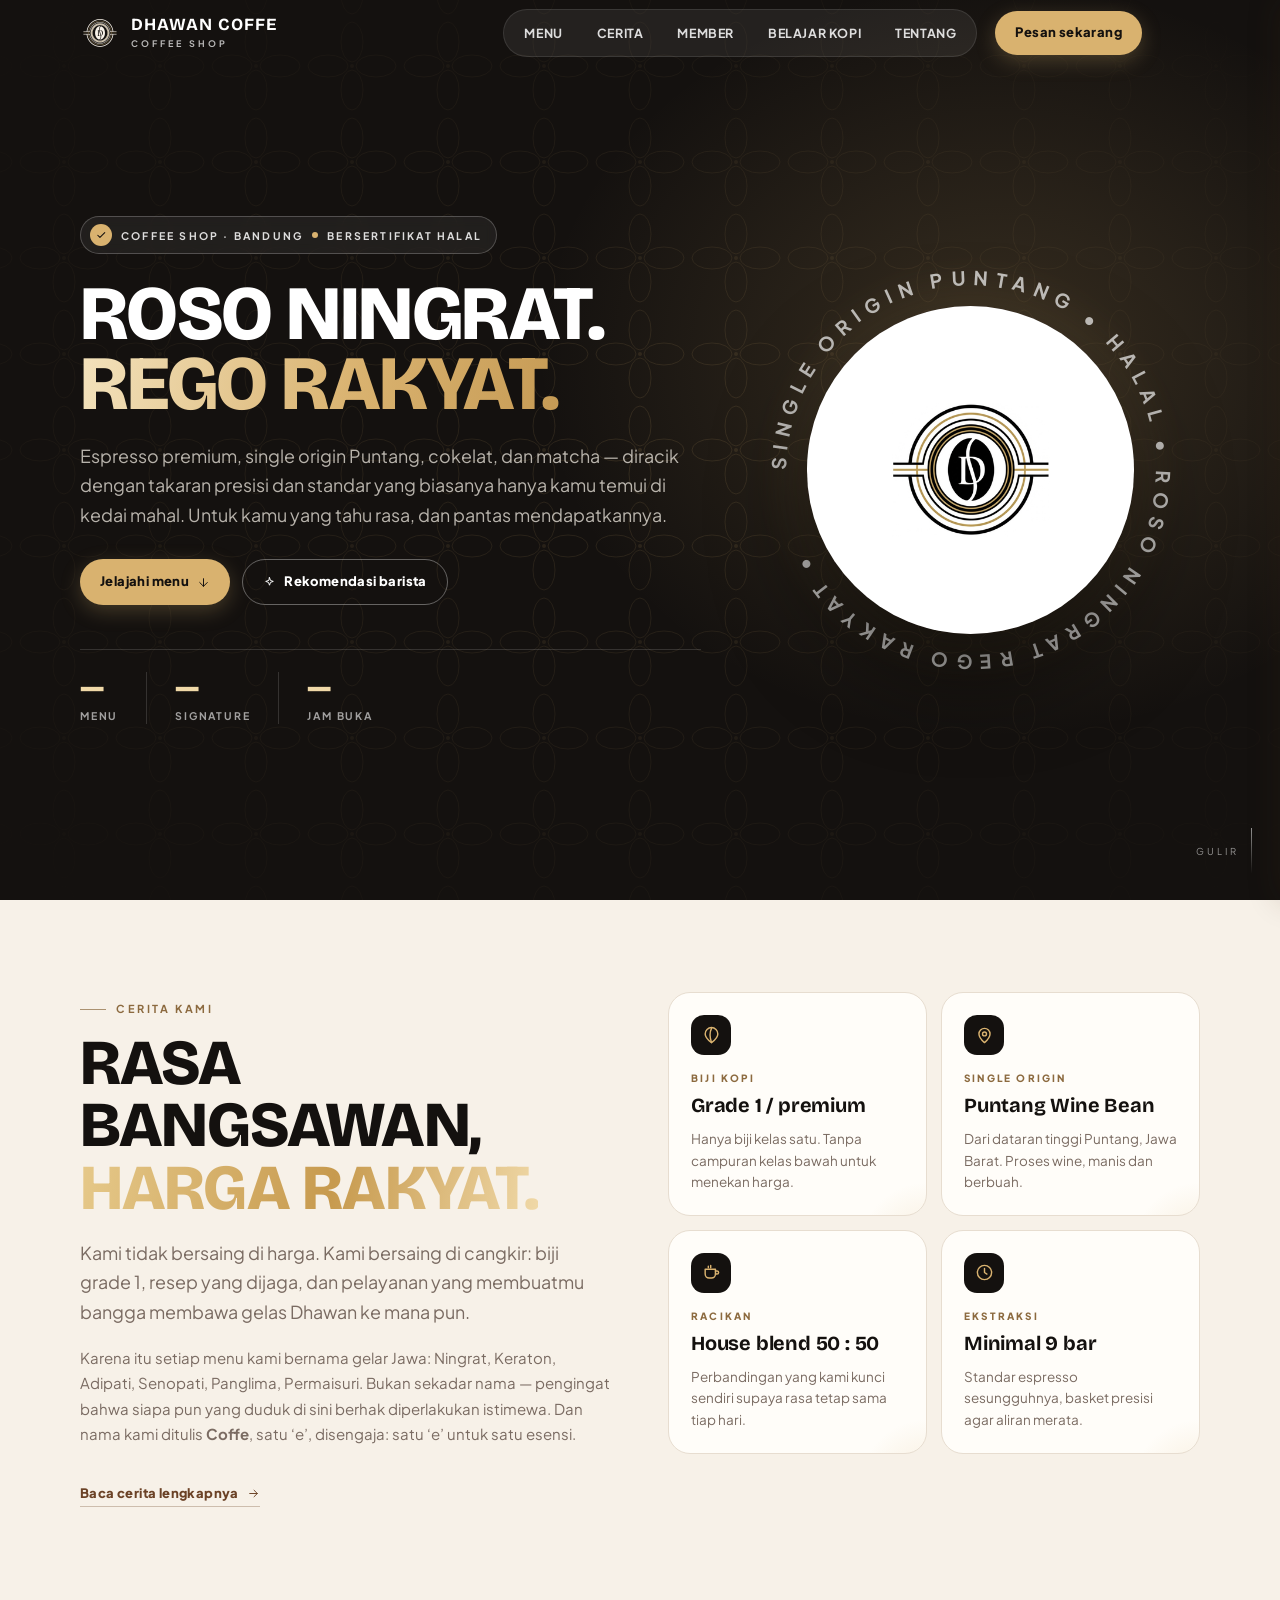
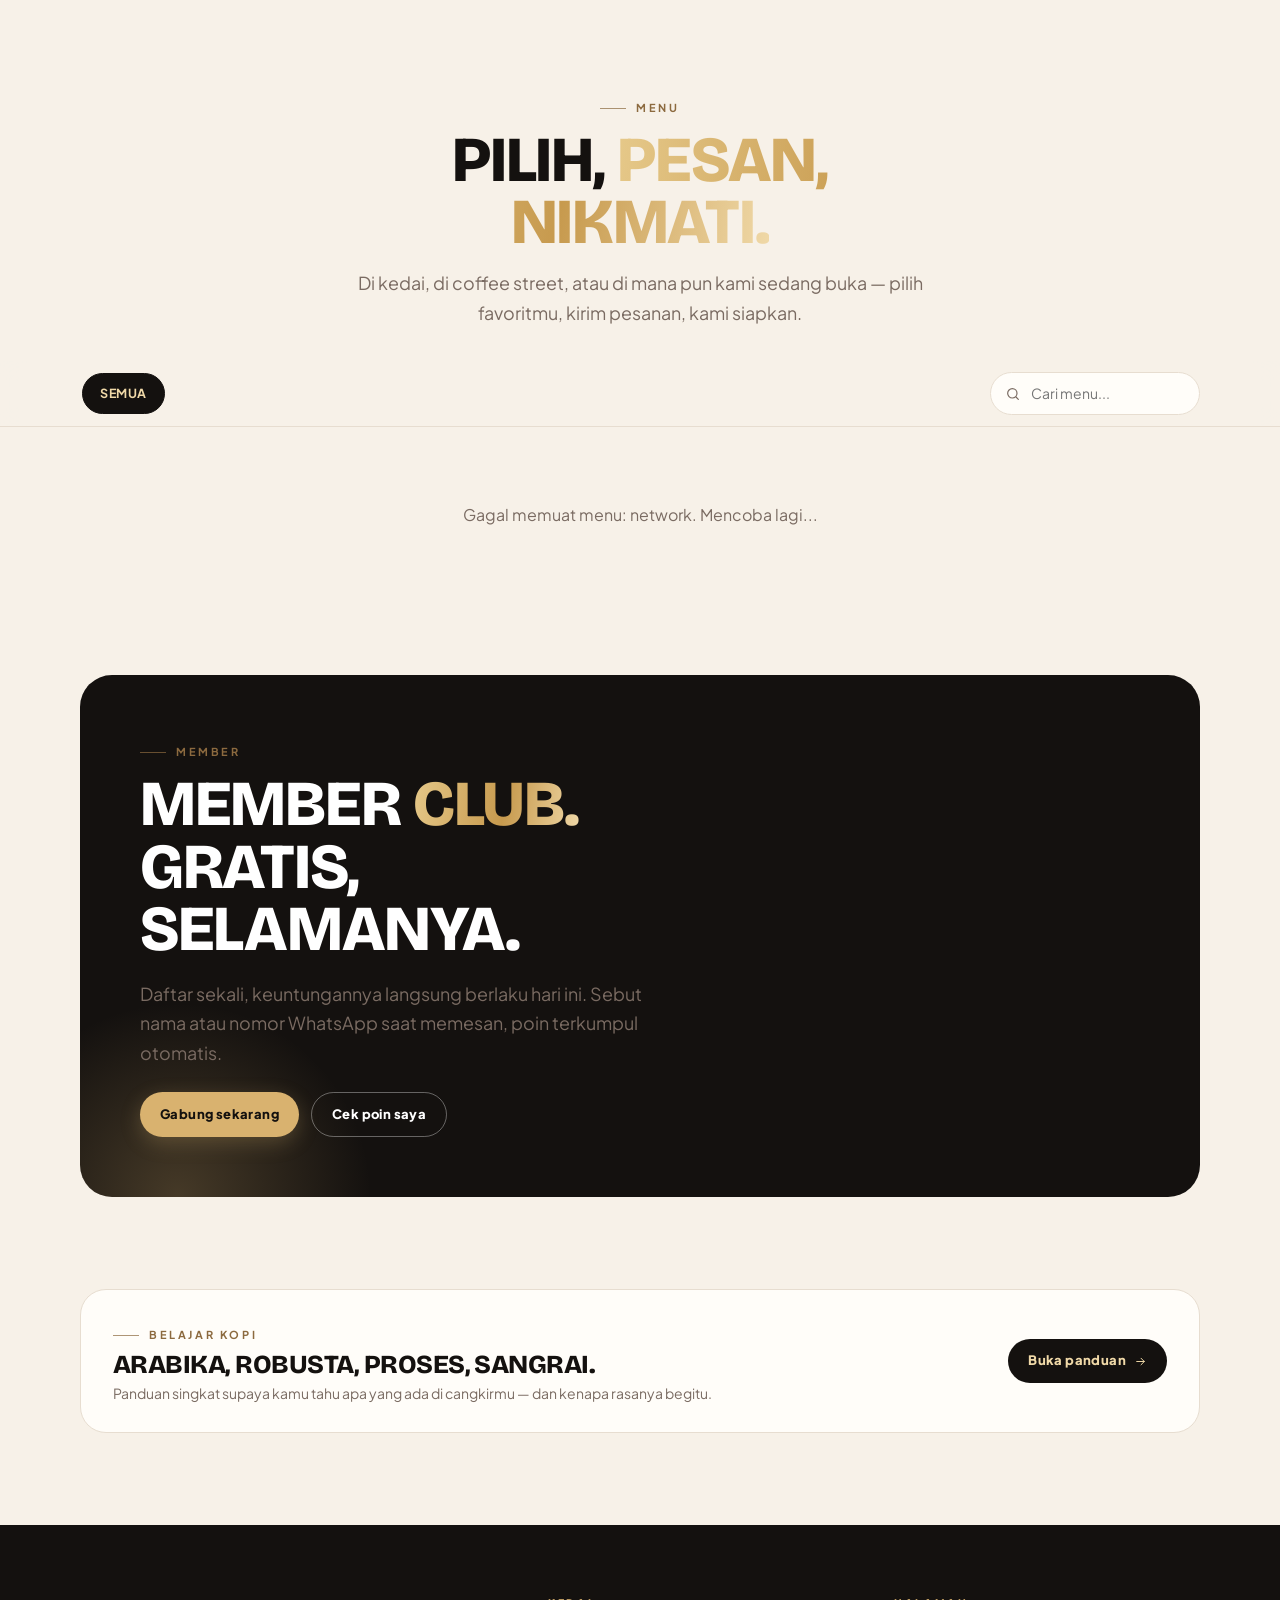
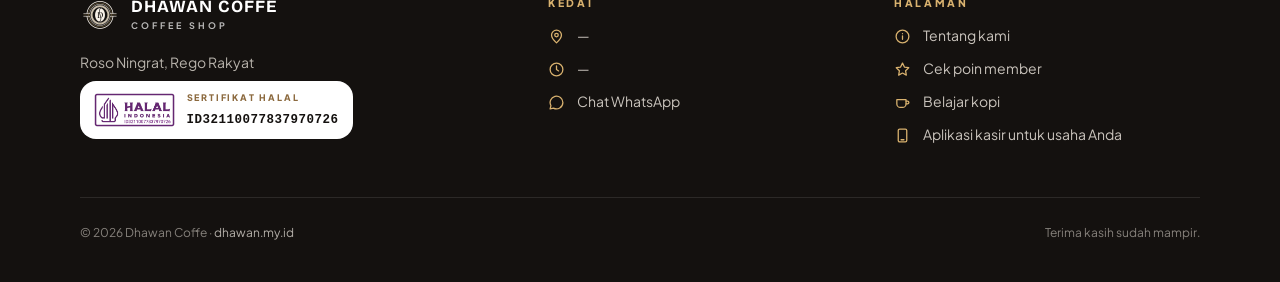
==== commit 1181d252: "Add files via upload" ====
--- a/index.html
+++ b/index.html
@@ -112,6 +112,17 @@
 @keyframes mq{to{transform:translateX(-50%)}}
 .mq:hover .track{animation-play-state:paused}
 
+/* ---------- member strip (di awal) ---------- */
+.mb{padding:0;margin-top:-1px;background:var(--cream)}
+.mbx{display:grid;grid-template-columns:.9fr 1.1fr;gap:26px;align-items:center;background:var(--paper);border:1px solid var(--line);border-radius:26px;padding:26px 30px;margin-top:28px;box-shadow:0 20px 50px rgba(60,40,20,.08)}
+.mbh h3{font-size:clamp(24px,3vw,34px);font-weight:800;text-transform:uppercase;margin:8px 0 8px}
+.mbh h3 em{font-style:normal;background:linear-gradient(100deg,#C79A4E,#8C6A3F);-webkit-background-clip:text;background-clip:text;color:transparent}
+.mbh p{margin:0 0 16px;color:var(--muted);font-size:14px;line-height:1.6}
+.mbh .cta{background:var(--ink);color:var(--gold2);box-shadow:none}
+.mbl{display:grid;grid-template-columns:1fr 1fr;gap:10px}
+.mbl div{display:flex;gap:11px;align-items:flex-start;background:var(--cream);border:1px solid var(--line);border-radius:16px;padding:12px 14px;font-size:13px;line-height:1.45;font-weight:600}
+.mbl .ic{color:var(--gold3);font-size:18px;margin-top:1px;flex:0 0 auto}
+@media(max-width:900px){.mbx{grid-template-columns:1fr;padding:22px}.mbl{grid-template-columns:1fr}}
 /* ---------- sections ---------- */
 section{padding:92px 0}
 @media(max-width:640px){section{padding:64px 0}}
@@ -198,7 +209,8 @@
 
 /* ---------- member ---------- */
 .mem{background:var(--ink);color:#fff;border-radius:32px;padding:clamp(28px,5vw,60px);display:grid;grid-template-columns:1.1fr .9fr;gap:40px;align-items:center;position:relative;overflow:hidden}
-.mem::before{content:"";position:absolute;inset:auto auto -40% -10%;width:420px;height:420px;border-radius:50%;background:radial-gradient(circle,rgba(217,178,111,.25),transparent 65%)}
+.mem::before{content:"";position:absolute;inset:auto auto -40% -10%;width:420px;height:420px;border-radius:50%;background:radial-gradient(circle,rgba(217,178,111,.25),transparent 65%);pointer-events:none}
+.mem>*{position:relative;z-index:1}
 @media(max-width:900px){.mem{grid-template-columns:1fr;gap:24px}}
 .mem h2.big{margin:12px 0 16px}
 .perks{display:grid;gap:10px;position:relative}
@@ -288,7 +300,7 @@
       <p class="lead" id="heroLead"></p>
       <div class="acts">
         <a class="cta" href="#menu">Jelajahi menu <svg class="ic" viewBox="0 0 24 24"><path d="M12 5v14M5 12l7 7 7-7"/></svg></a>
-        <button class="cta ghost" onclick="openPicker()"><svg class="ic" viewBox="0 0 24 24"><path d="M12 3l1.8 5.2L19 10l-5.2 1.8L12 17l-1.8-5.2L5 10l5.2-1.8z"/></svg> Bantu pilih minuman</button>
+        <button class="cta ghost" onclick="openPicker()"><svg class="ic" viewBox="0 0 24 24"><path d="M12 3l1.8 5.2L19 10l-5.2 1.8L12 17l-1.8-5.2L5 10l5.2-1.8z"/></svg> <span id="pickBtn">Rekomendasi barista</span></button>
       </div>
       <div class="stats" id="stats">
         <div><b id="sMenu">—</b><small>Menu</small></div>
@@ -308,6 +320,15 @@
 
 <div class="mq" id="mq" style="display:none"><div class="track" id="mqt"></div></div>
 
+<section class="mb" id="mb" style="display:none">
+  <div class="wrap">
+    <div class="mbx rv">
+      <div class="mbh"><span class="eyebrow">Member club</span><h3>Gratis gabung, <em>langsung untung.</em></h3><p>Tanpa biaya, tanpa syarat. Sebut nama atau nomor WhatsApp saat memesan.</p><button class="cta" onclick="openMember()">Gabung 30 detik</button></div>
+      <div class="mbl" id="mbl"></div>
+    </div>
+  </div>
+</section>
+
 <section class="story" id="cerita">
   <div class="wrap split">
     <div class="rv">
@@ -335,8 +356,8 @@
 <section class="menu" id="menu">
   <div class="wrap head rv">
     <span class="eyebrow" style="justify-content:center">Menu</span>
-    <h2 class="big" style="margin-top:12px">Pilih, <em>pesan dari meja.</em></h2>
-    <p class="lead" id="menuLead">Tambahkan ke pesanan, isi nama dan nomor meja, kirim. Pesanan langsung masuk ke kasir.</p>
+    <h2 class="big" style="margin-top:12px">Pilih, <em>pesan, nikmati.</em></h2>
+    <p class="lead" id="menuLead">Di kedai, di coffee street, atau di mana pun kami sedang buka — pilih favoritmu, kirim pesanan, kami siapkan.</p>
   </div>
   <div class="tools"><div class="wrap">
     <div class="chips" id="chips"></div>
@@ -349,9 +370,9 @@
   <div class="wrap"><div class="mem rv">
     <div>
       <span class="eyebrow">Member</span>
-      <h2 class="big">Jadi <em>member.</em><br>Gratis.</h2>
-      <p class="lead">Sebut nama atau nomor WhatsApp saat memesan. Poin terkumpul otomatis, hadiah ulang tahun menyusul.</p>
-      <div class="acts"><button class="cta" onclick="openMember()">Daftar sekarang</button><a class="cta ghost" href="/poin">Cek poin saya</a></div>
+      <h2 class="big">Member <em>club.</em><br>Gratis, selamanya.</h2>
+      <p class="lead">Daftar sekali, keuntungannya langsung berlaku hari ini. Sebut nama atau nomor WhatsApp saat memesan, poin terkumpul otomatis.</p>
+      <div class="acts"><button class="cta" onclick="openMember()">Gabung sekarang</button><a class="cta ghost" href="/poin">Cek poin saya</a></div>
     </div>
     <div class="perks" id="perks"></div>
   </div></div>
@@ -428,7 +449,7 @@
   var H=T.hero||{};
   var j1=H.judul1||nama+".",j2=H.judul2||(T.slogan?T.slogan+".":(label?label+".":""));
   $("h1").innerHTML="<span>"+esc(j1)+"</span><span>"+esc(j2)+"</span>";
-  $("heroLead").textContent=H.teks||"Lihat menu, pilih, dan pesan langsung dari meja. Pesanan masuk ke kasir kami saat itu juga.";
+  $("heroLead").textContent=H.teks||"Bahan pilihan, resep yang dijaga, dan pelayanan yang membuatmu ingin kembali. Pesan lewat sini, kami yang siapkan.";
   $("ringTxt").textContent=H.cincin||((nama+" • "+(label||"")+" • "+(T.halalId?"HALAL • ":"")).toUpperCase());
   var C=T.cerita||{};
   $("storyH").innerHTML=esc(C.judul||"Dibuat dengan niat baik,\n*disajikan dengan hati.*").replace(/\*(.+?)\*/g,"<em>$1</em>").replace(/\n/g,"<br>");
@@ -486,7 +507,9 @@
 function marquee(){var items=(D.promo||"").split("|").map(function(s){return s.trim()}).filter(Boolean);if(T.slogan)items.unshift(T.slogan);if(T.halalId)items.push("Bersertifikat halal");if(!items.length)return;
   var one=items.map(function(p){return "<span>"+esc(p)+"</span>"}).join("");$("mqt").innerHTML=one+one+one+one;$("mq").style.display=""}
 var DEFAULT_PERKS=["Diskon member tiap transaksi","Hadiah ulang tahun di bulan lahir","Harga spesial acara & rombongan"];
-function perks(){var ps=(D.perks&&D.perks.length)?D.perks:DEFAULT_PERKS;$("perks").innerHTML=ps.map(function(p,i){return "<div class='perk'><span class='n'>"+(i+1)+"</span><span>"+esc(p)+"</span></div>"}).join("")}
+function perks(){var ps=(D.perks&&D.perks.length)?D.perks:DEFAULT_PERKS;$("perks").innerHTML=ps.map(function(p,i){return "<div class='perk'><span class='n'>"+(i+1)+"</span><span>"+esc(p)+"</span></div>"}).join("");
+  var GIFT="<svg class='ic' viewBox='0 0 24 24'><path d='M20 12v9H4v-9M2 7h20v5H2zM12 7v14M12 7c-2-4-7-3-6-1s5 1 6 1zm0 0c2-4 7-3 6-1s-5 1-6 1z'/></svg>";
+  $("mbl").innerHTML=ps.slice(0,4).map(function(p){return "<div>"+GIFT+"<span>"+esc(p)+"</span></div>"}).join("");$("mb").style.display=""}
 
 // --- Sorotan signature ---
 var SP=[],spI=0,spTimer=null;
@@ -503,29 +526,29 @@
 // --- Bantu pilih minuman ---
 var PK={cat:"all",budget:0};
 function openPicker(){PK={cat:"all",budget:0};pickerRender()}
-function pickerRender(){var html="<h2>Bantu pilih</h2><p class='muted'>Jawab dua hal, kami sarankan tiga menu.</p><label>Mau yang mana?</label><div class='pick'><button class='"+(PK.cat=="all"?"on":"")+"' onclick='PK.cat=\"all\";pickerRender()'>Terserah</button>";
+function pickerRender(){var nm=(T.nama||"kami").split(" ")[0];var html="<h2>Rekomendasi ala "+esc(nm)+"</h2><p class='muted'>Ceritakan sedikit mood kamu hari ini. Kami pilihkan tiga cangkir yang paling pas.</p><label>Lagi ingin apa?</label><div class='pick'><button class='"+(PK.cat=="all"?"on":"")+"' onclick='PK.cat=\"all\";pickerRender()'>Kejutkan saya</button>";
   D.cats.forEach(function(c){html+="<button class='"+(PK.cat==String(c.id)?"on":"")+"' onclick='PK.cat=\""+c.id+"\";pickerRender()'>"+esc(c.name)+"</button>"});
-  html+="</div><label>Bujet</label><div class='pick'>"+[[0,"Bebas"],[15000,"≤ "+money(15000)],[20000,"≤ "+money(20000)]].map(function(b){return "<button class='"+(PK.budget==b[0]?"on":"")+"' onclick='PK.budget="+b[0]+";pickerRender()'>"+b[1]+"</button>"}).join("")+"</div>";
+  html+="</div><label>Kisaran harga</label><div class='pick'>"+[[0,"Santai saja"],[15000,"Sampai "+money(15000)],[20000,"Sampai "+money(20000)]].map(function(b){return "<button class='"+(PK.budget==b[0]?"on":"")+"' onclick='PK.budget="+b[0]+";pickerRender()'>"+b[1]+"</button>"}).join("")+"</div>";
   var rank={signature:3,premium:2,regular:1};
   var list=D.menus.filter(function(m){return (PK.cat=="all"||String(m.category_id)==PK.cat)&&(!PK.budget||m.price<=PK.budget)}).sort(function(a,b){return ((b.favorite?2:0)+(rank[b.tier]||0))-((a.favorite?2:0)+(rank[a.tier]||0))}).slice(0,3);
-  html+="<label>Saran kami</label>";
-  if(!list.length)html+="<p class='muted'>Tidak ada yang cocok. Coba longgarkan bujet.</p>";
+  html+="<label>Pilihan kami untukmu</label>";
+  if(!list.length)html+="<p class='muted'>Untuk kisaran ini belum ada yang pas. Coba naikkan sedikit, ada beberapa yang layak dicoba.</p>";
   list.forEach(function(m){html+="<div class='rec'>"+(m.image?"<img src='"+m.image+"' alt=''>":"<div class='ph'>"+esc(m.name.charAt(0))+"</div>")+"<div><b>"+esc(m.name)+"</b><small>"+(m.tier=="signature"?"Signature · ":m.tier=="premium"?"Premium · ":"")+money(m.price)+"</small></div><button class='add' onclick='add("+m.id+")' aria-label='Tambah'>+</button></div>"});
-  html+="<button class='btn' onclick='closeSheet();location.hash=\"#menu\"'>Lihat semua menu</button>";openSheet(html)}
+  html+="<button class='btn' onclick='closeSheet();location.hash=\"#menu\"'>Jelajahi semua menu</button>";openSheet(html)}
 
 // --- Member ---
-function openMember(){var ps=(D.perks&&D.perks.length)?D.perks:DEFAULT_PERKS;var html="<h2>Daftar member</h2><p class='muted'>Gratis. Dapat promo dan harga spesial acara.</p><div style='margin:10px 0'>";
+function openMember(){var ps=(D.perks&&D.perks.length)?D.perks:DEFAULT_PERKS;var html="<h2>Gabung member</h2><p class='muted'>Gratis, tanpa syarat. Keuntungan di bawah ini langsung berlaku sejak pesanan pertamamu.</p><div style='margin:10px 0'>";
   ps.forEach(function(p,i){html+="<div class='perk' style='background:var(--cream);border-color:var(--line);color:var(--ink);margin-bottom:8px'><span class='n'>"+(i+1)+"</span><span>"+esc(p)+"</span></div>"});html+="</div>";
   html+="<label>Nama *</label><input class='f' id='mname' placeholder='Nama lengkap'>";
   html+="<label>No. WhatsApp *</label><input class='f' id='mphone' type='tel' inputmode='numeric' placeholder='08xxxxxxxxxx'>";
   html+="<label>Tanggal lahir</label><input class='f' id='mbirth' type='date'>";
   html+="<label>Tanggal pernikahan / anniversary (opsional)</label><input class='f' id='mwed' type='date'>";
-  html+="<button class='btn' id='msend' onclick='submitMember()'>Daftar sekarang</button><button class='btn sec' onclick='closeSheet()'>Nanti saja</button>";openSheet(html)}
+  html+="<button class='btn' id='msend' onclick='submitMember()'>Gabung sekarang</button><button class='btn sec' onclick='closeSheet()'>Lain kali</button>";openSheet(html)}
 function submitMember(){var name=$("mname").value.trim();var phone=$("mphone").value.trim();if(!name||phone.replace(/\D/g,"").length<8){alert("Isi nama & no. WhatsApp yang benar");return}var b=$("msend");b.disabled=true;b.textContent="Mendaftar...";
   var m={name:name,phone:phone,birthday:$("mbirth").value,anniversary:$("mwed").value};
   jsonp("action=member&payload="+encodeURIComponent(JSON.stringify(m)),
-    function(res){openSheet("<div class='done'><div class='icn'>&#10003;</div><h2>Selamat datang, "+esc(name)+"!</h2><p class='muted'>Anda resmi member "+esc(T.nama||"")+". Sebut nama / no. WA saat pesan untuk poin dan hadiah ulang tahun.</p><button class='btn' onclick='closeSheet()'>Mulai pesan</button></div>")},
-    function(e){alert("Gagal daftar: "+e);b.disabled=false;b.textContent="Daftar sekarang"})}
+    function(res){openSheet("<div class='done'><div class='icn'>&#10003;</div><h2>Selamat datang, "+esc(name)+"!</h2><p class='muted'>Kamu resmi member "+esc(T.nama||"")+". Sebut nama atau nomor WA saat memesan, keuntungan member langsung berlaku.</p><button class='btn' onclick='closeSheet()'>Mulai pesan</button></div>")},
+    function(e){alert("Gagal daftar: "+e);b.disabled=false;b.textContent="Gabung sekarang"})}
 
 function load(){jsonp("data=1",init,function(e){$("grid").innerHTML="<p class='empty'>Gagal memuat menu: "+esc(e)+". Mencoba lagi...</p>";setTimeout(load,4000)})}
 function chips(){var el=$("chips");var html="<button class='chip"+(cat=="all"?" on":"")+"' onclick='setCat(\"all\")'>Semua</button>";
